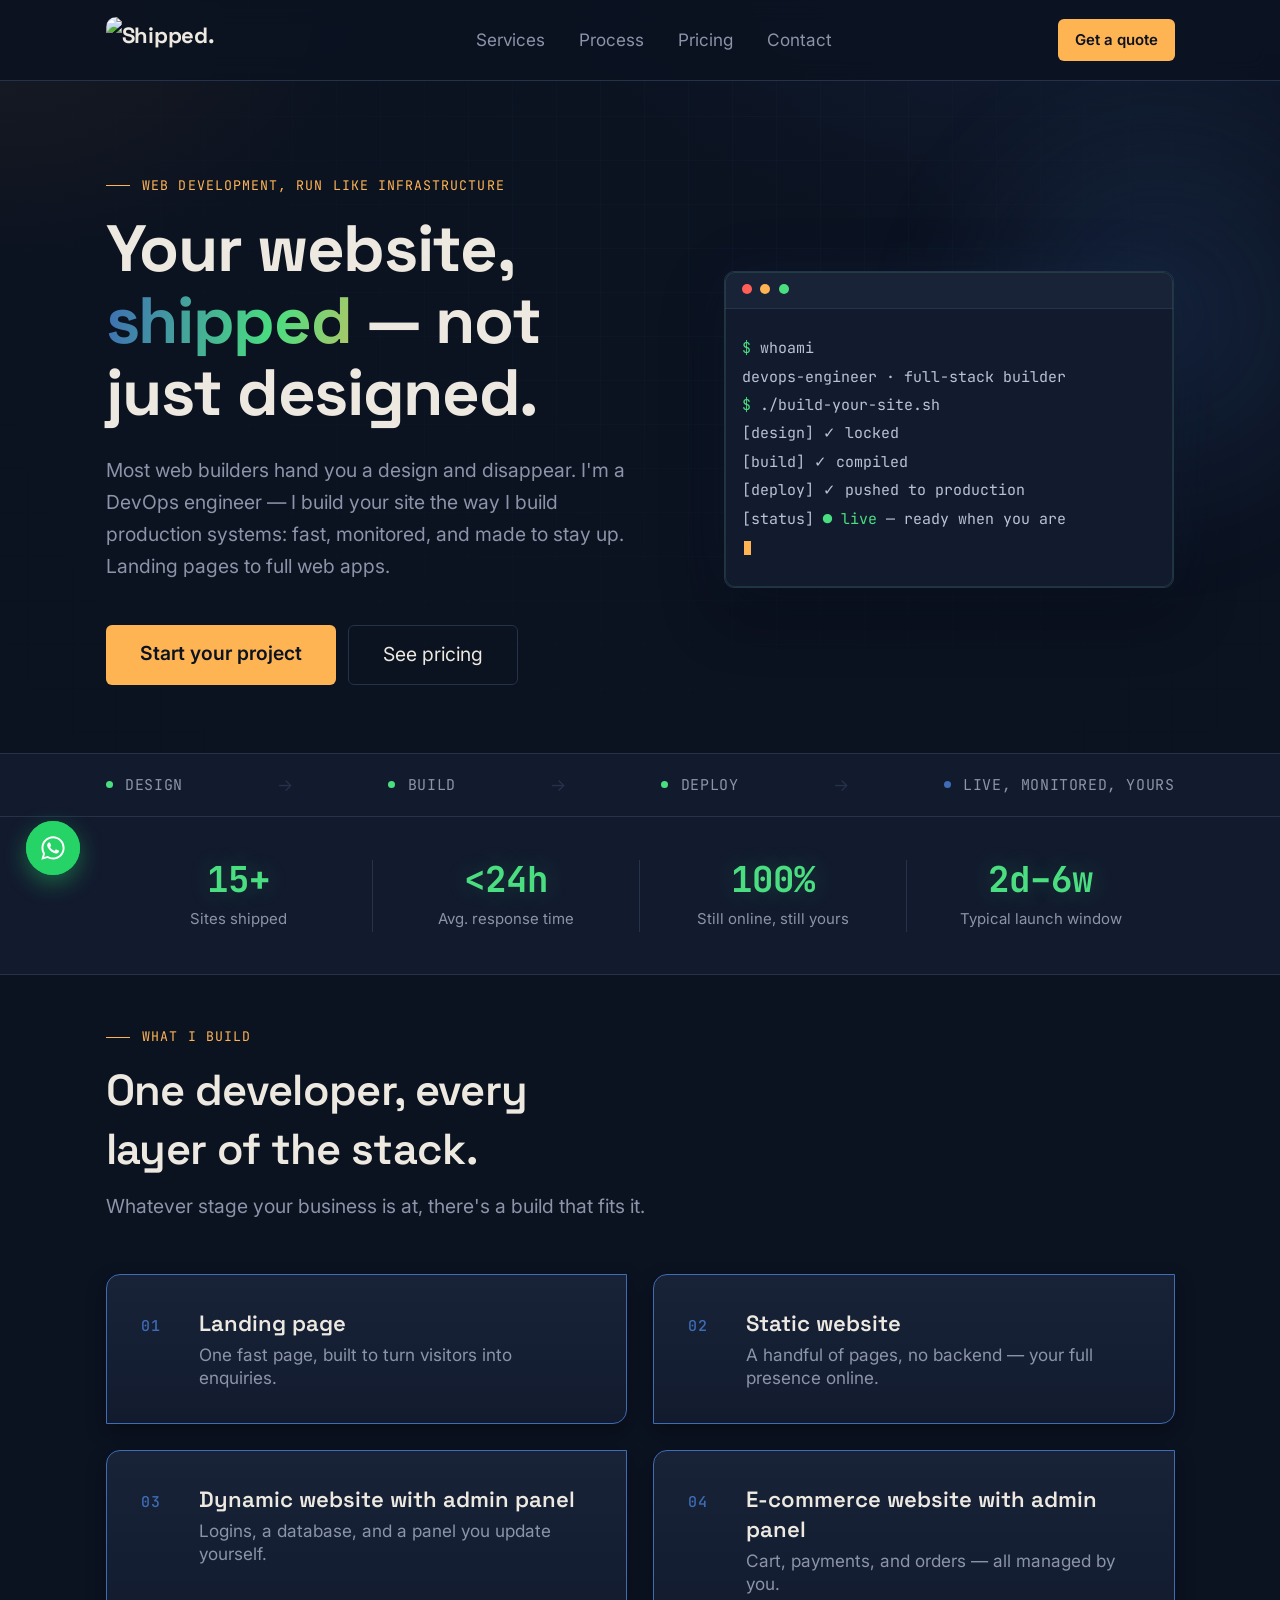
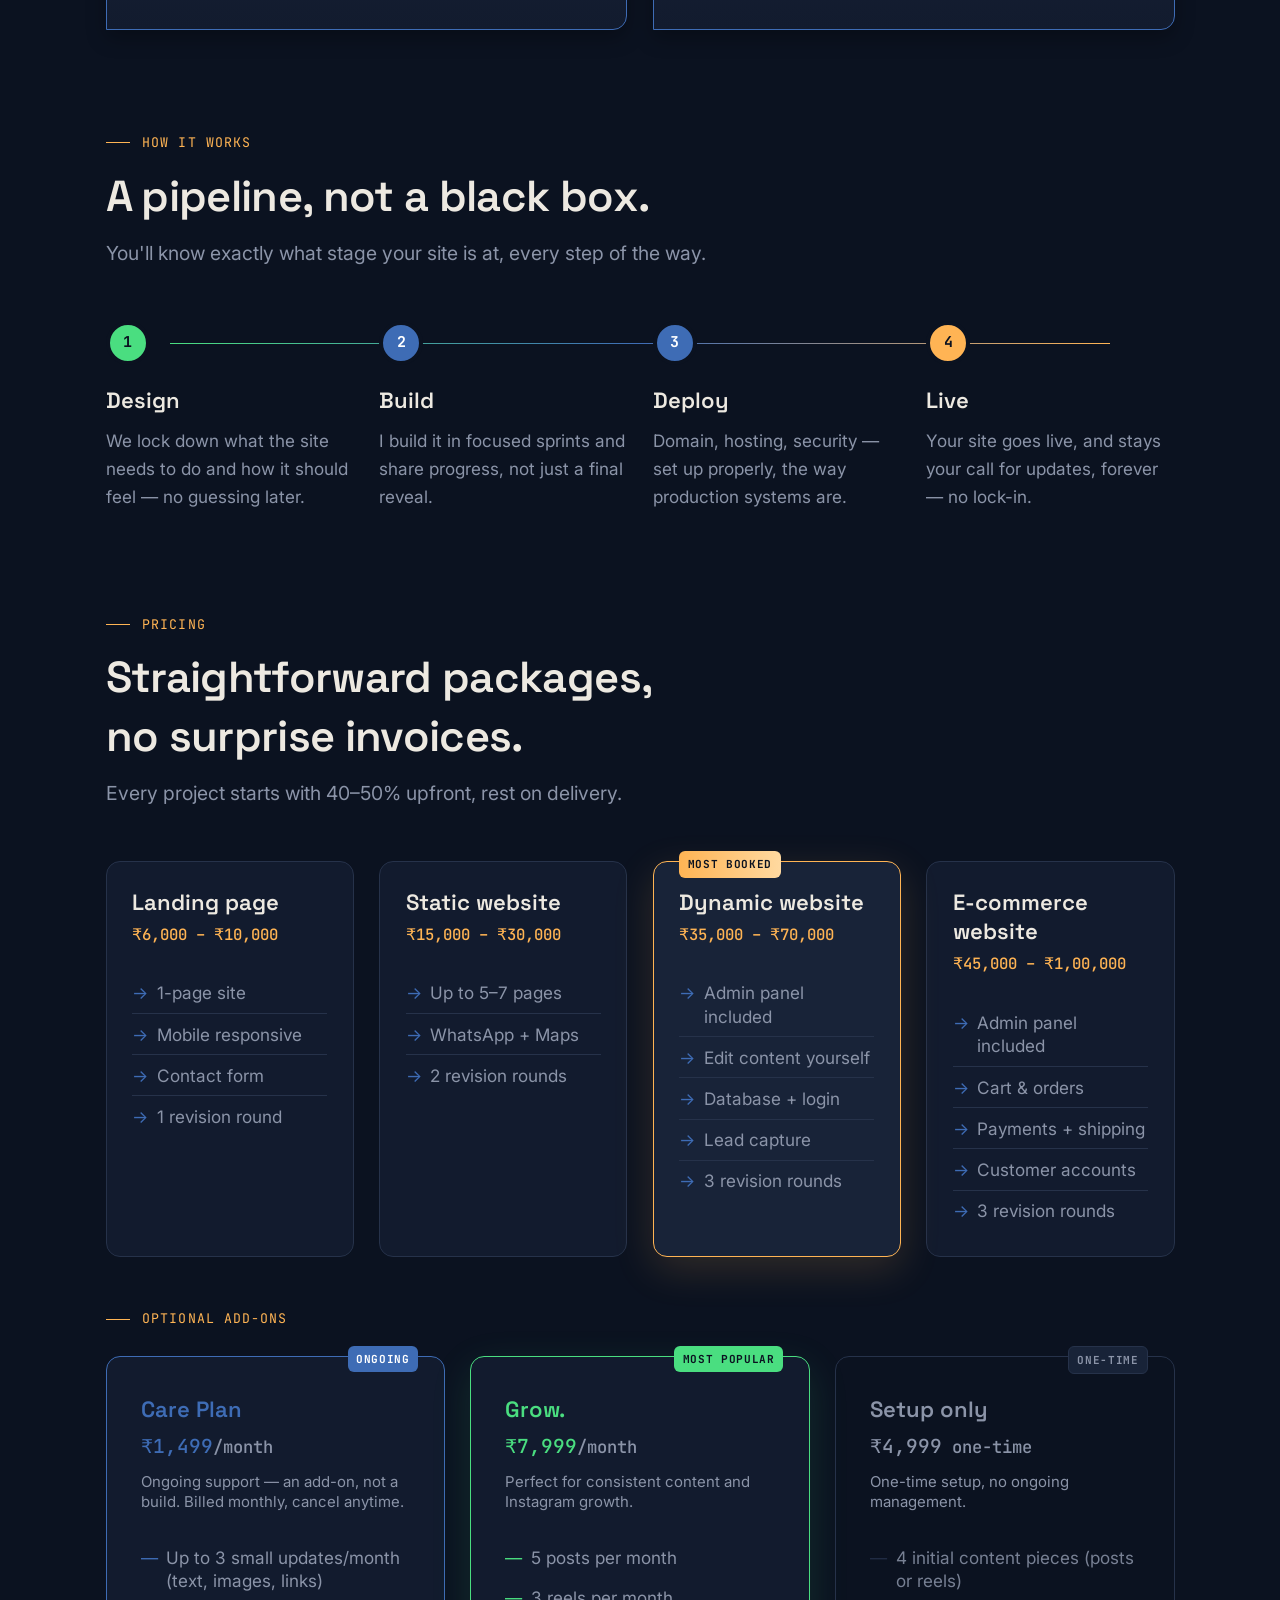
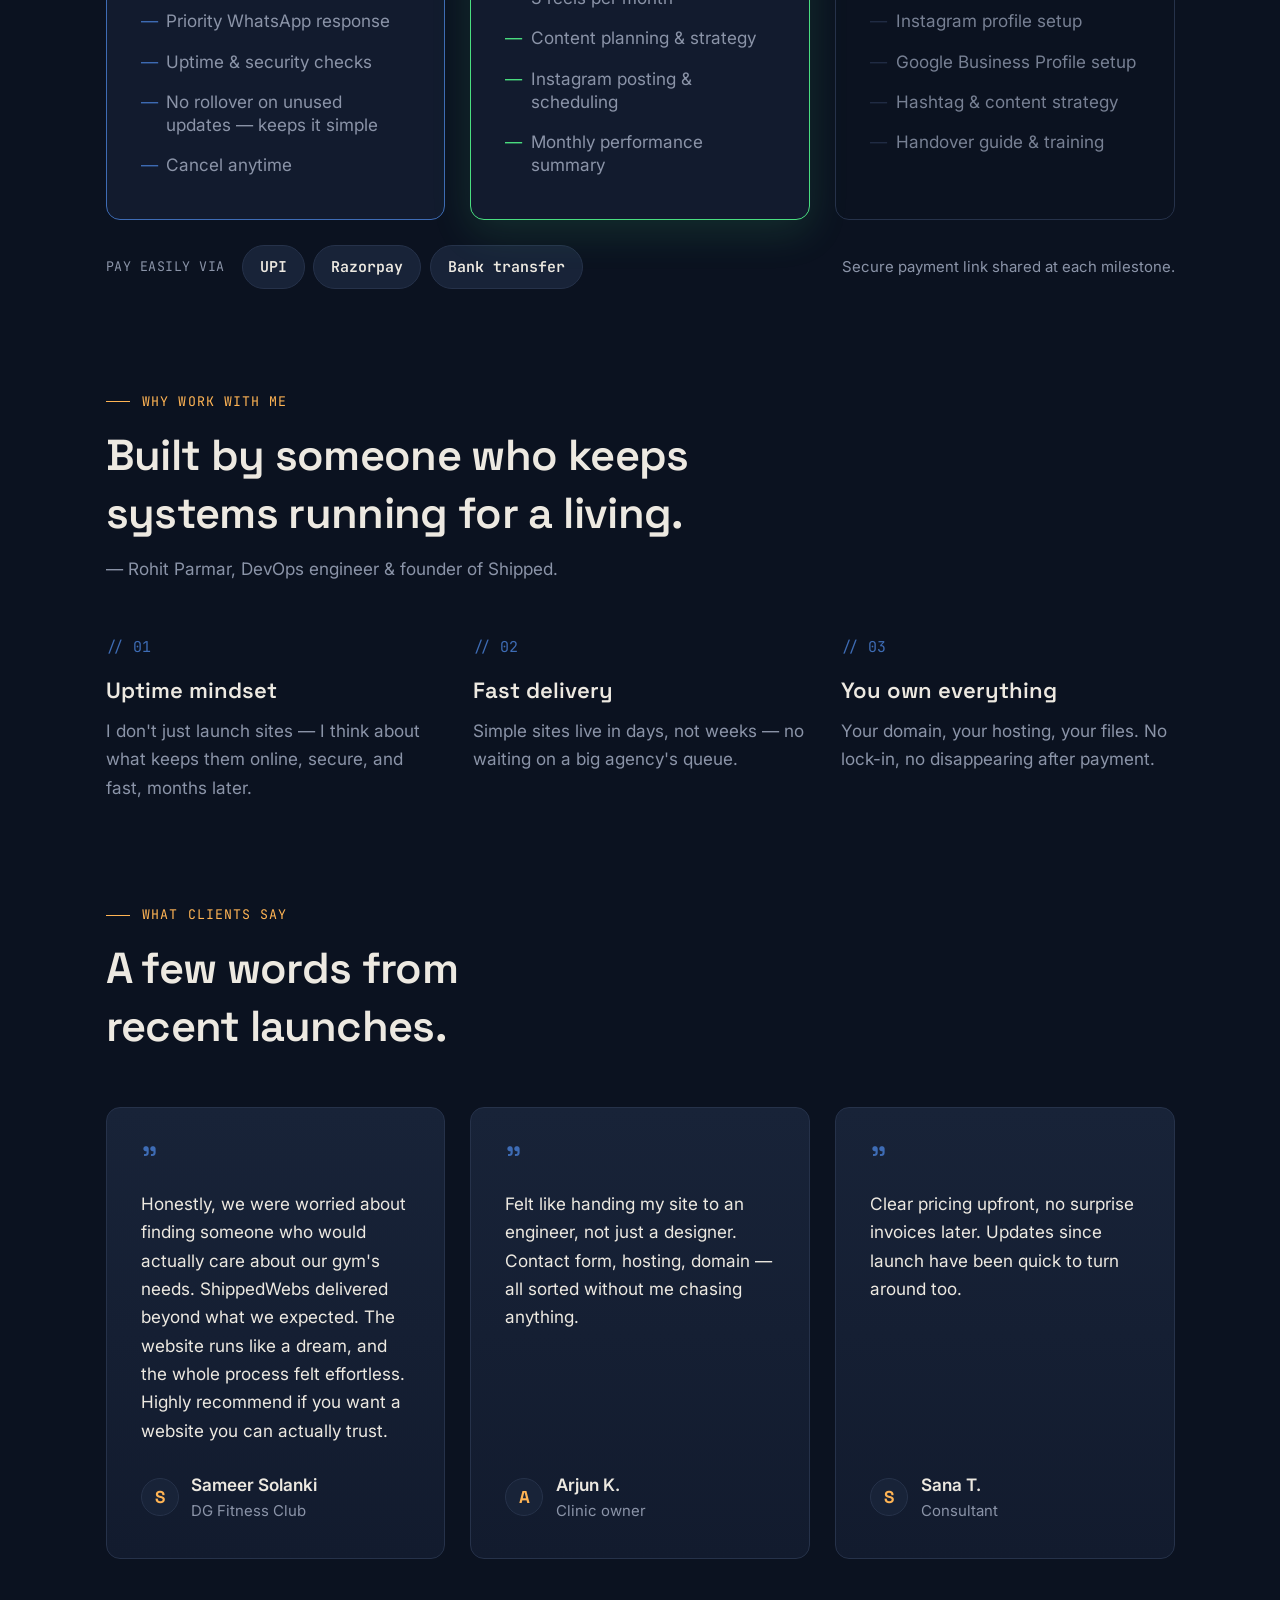
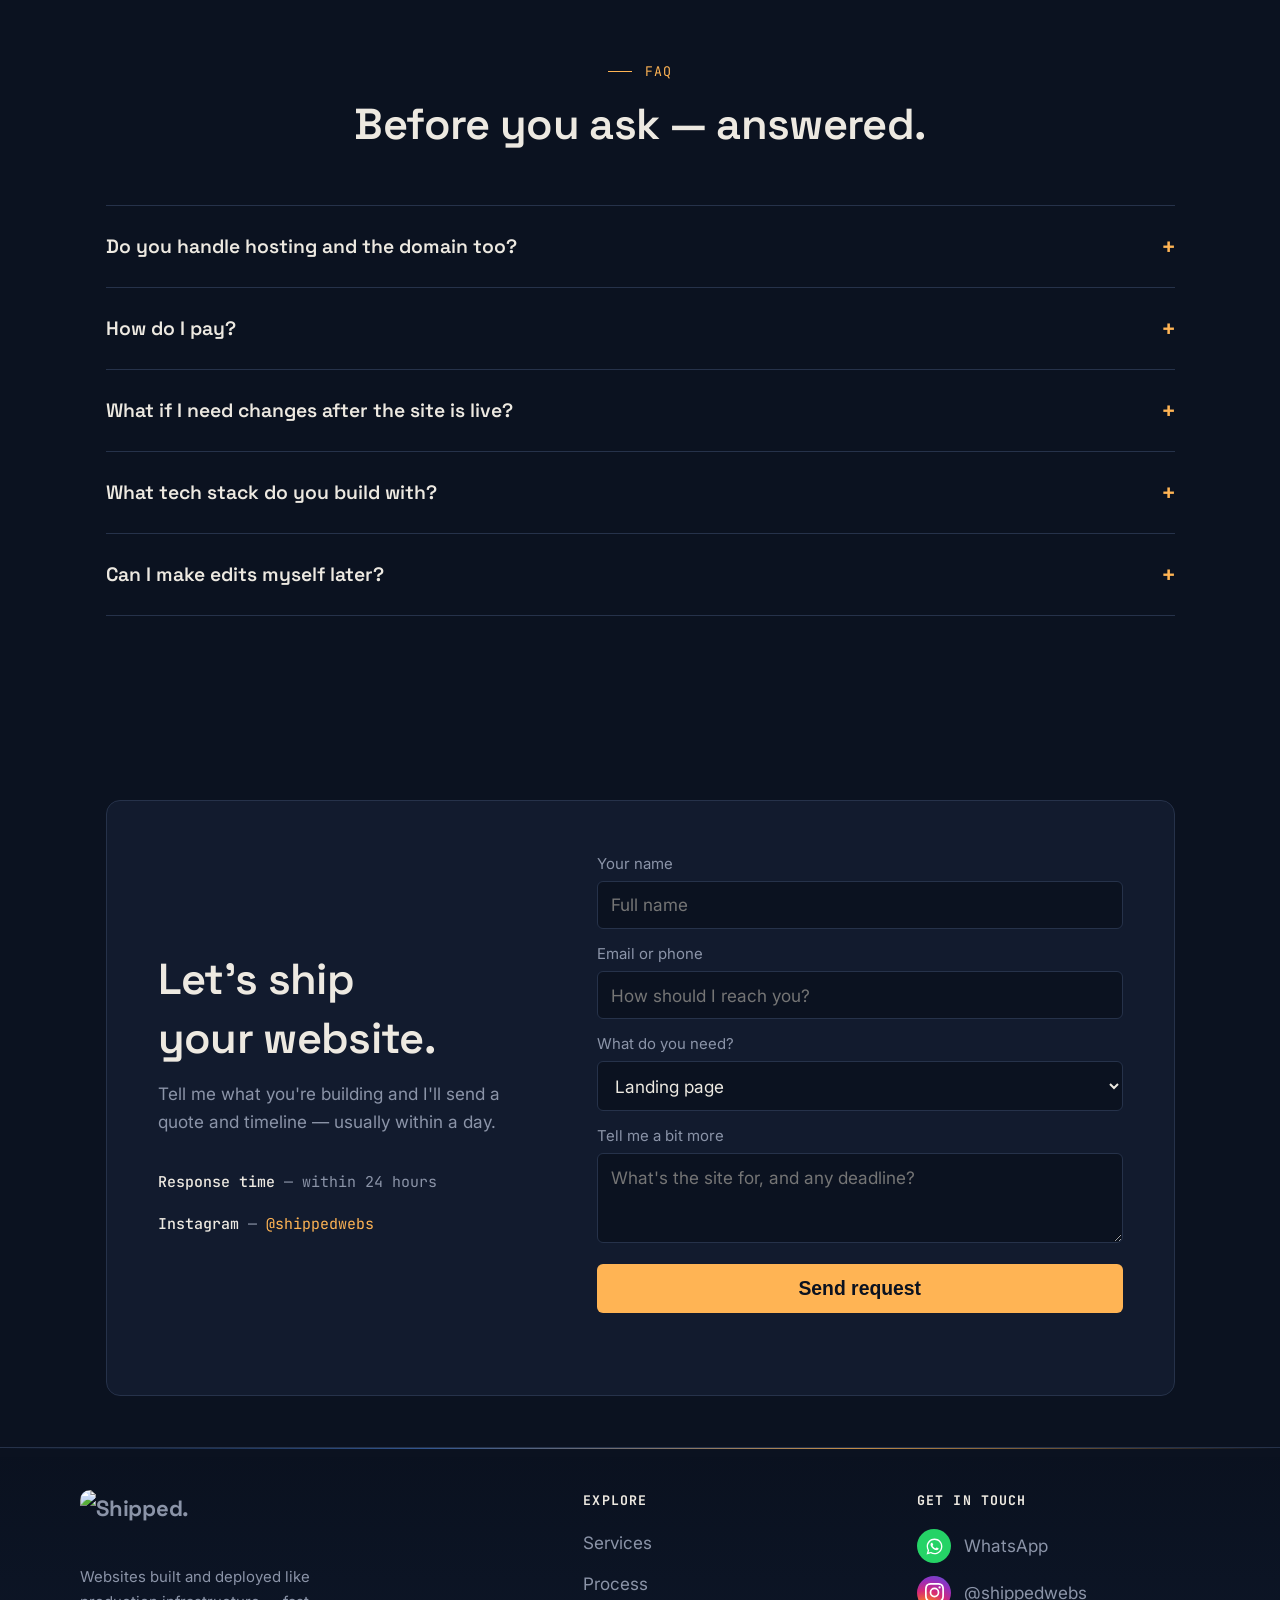
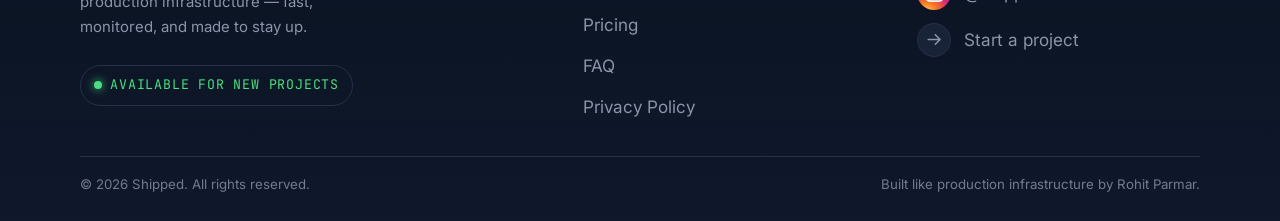
==== index.html @ a758e7c6 "Add files via upload" ====
<!DOCTYPE html>
<html lang="en">
<head>
<meta charset="UTF-8">
<meta name="viewport" content="width=device-width, initial-scale=1.0">
<title>Shipped. — Websites built like production infrastructure</title>
<meta name="description" content="A DevOps engineer builds your website like a production system — fast, monitored, and made to stay up. Landing pages to full web apps, live in days.">
<meta property="og:title" content="Shipped. — Websites built like production infrastructure">
<meta property="og:description" content="Landing pages to full web apps, built and deployed by a DevOps engineer. Fast delivery, no lock-in, live in days.">
<meta property="og:type" content="website">
<meta name="author" content="Rohit Parmar">
<link rel="icon" href="data:image/svg+xml,%3Csvg xmlns='http://www.w3.org/2000/svg' viewBox='0 0 100 100'%3E%3Crect width='100' height='100' rx='20' fill='%230B1220'/%3E%3Ccircle cx='50' cy='50' r='16' fill='%234ADE80'/%3E%3C/svg%3E">
<link rel="preconnect" href="https://fonts.googleapis.com">
<link href="https://fonts.googleapis.com/css2?family=Space+Grotesk:wght@400;500;600;700&family=Inter:wght@400;500;600;700&family=JetBrains+Mono:wght@400;500;700&display=swap" rel="stylesheet">
<link rel="stylesheet" href="style.css">
<script type="application/ld+json">
{
  "@context": "https://schema.org",
  "@type": "ProfessionalService",
  "name": "Shipped.",
  "founder": {
    "@type": "Person",
    "name": "Rohit Parmar",
    "jobTitle": "DevOps Engineer"
  },
  "description": "Websites and web apps built and deployed by a DevOps engineer — landing pages to full-scale business sites."
}
</script>
</head>
<body>

<div class="scroll-progress" id="scrollProgress" aria-hidden="true"></div>

<header>
  <nav>
    <a class="logo" href="index.html" aria-label="Shipped."><img class="logo-img" src="images/logo-transparent.png" alt="Shipped." width="760" height="240"></a>
    <div class="nav-links">
      <a href="#services">Services</a>
      <a href="#process">Process</a>
      <a href="#pricing">Pricing</a>
      <a href="#contact">Contact</a>
    </div>
    <div class="nav-right">
      <a href="#contact" class="nav-cta">Get a quote</a>
      <button class="menu-btn" id="menuBtn" aria-label="Toggle menu" aria-expanded="false">☰</button>
    </div>
  </nav>
  <div class="mobile-menu" id="mobileMenu">
    <a href="#services">Services</a>
    <a href="#process">Process</a>
    <a href="#pricing">Pricing</a>
    <a href="#contact">Contact</a>
    <a href="#contact" class="nav-cta">Get a quote</a>
  </div>
</header>

<section class="hero">
  <div>
    <div class="eyebrow"><span class="dash"></span>WEB DEVELOPMENT, RUN LIKE INFRASTRUCTURE</div>
    <h1>Your website, <span>shipped</span> — not just designed.</h1>
    <p class="lede">Most web builders hand you a design and disappear. I'm a DevOps engineer — I build your site the way I build production systems: fast, monitored, and made to stay up. Landing pages to full web apps.</p>
    <div class="cta-row">
      <a href="#contact" class="btn-primary">Start your project</a>
      <a href="#pricing" class="btn-ghost">See pricing</a>
    </div>
  </div>

  <div class="terminal">
    <div class="term-bar"><span></span><span></span><span></span></div>
    <div class="term-body" id="termBody"></div>
  </div>
</section>

<div class="pipeline-strip">
  <div class="wrap">
    <div class="p-stage done"><span class="dot"></span>DESIGN</div>
    <span class="p-arrow">→</span>
    <div class="p-stage done"><span class="dot"></span>BUILD</div>
    <span class="p-arrow">→</span>
    <div class="p-stage done"><span class="dot"></span>DEPLOY</div>
    <span class="p-arrow">→</span>
    <div class="p-stage"><span class="dot"></span>LIVE, MONITORED, YOURS</div>
  </div>
</div>

<div class="stats-strip">
  <div class="wrap">
    <div class="stat">
      <div class="num">15+</div>
      <div class="label">Sites shipped</div>
    </div>
    <div class="stat">
      <div class="num">&lt;24h</div>
      <div class="label">Avg. response time</div>
    </div>
    <div class="stat">
      <div class="num">100%</div>
      <div class="label">Still online, still yours</div>
    </div>
    <div class="stat">
      <div class="num">2d–6w</div>
      <div class="label">Typical launch window</div>
    </div>
  </div>
</div>

<section id="services">
  <div class="section-head">
    <div class="eyebrow"><span class="dash"></span>WHAT I BUILD</div>
    <h2>One developer, every layer of the stack.</h2>
    <p>Whatever stage your business is at, there's a build that fits it.</p>
  </div>
  <div class="services-grid">
    <div class="service-card">
      <span class="service-num">01</span>
      <div class="service-body">
        <h3>Landing page</h3>
        <p>One fast page, built to turn visitors into enquiries.</p>
      </div>
    </div>
    <div class="service-card">
      <span class="service-num">02</span>
      <div class="service-body">
        <h3>Static website</h3>
        <p>A handful of pages, no backend — your full presence online.</p>
      </div>
    </div>
    <div class="service-card">
      <span class="service-num">03</span>
      <div class="service-body">
        <h3>Dynamic website with admin panel</h3>
        <p>Logins, a database, and a panel you update yourself.</p>
      </div>
    </div>
    <div class="service-card">
      <span class="service-num">04</span>
      <div class="service-body">
        <h3>E-commerce website with admin panel</h3>
        <p>Cart, payments, and orders — all managed by you.</p>
      </div>
    </div>
  </div>
</section>

<section id="process">
  <div class="section-head">
    <div class="eyebrow"><span class="dash"></span>HOW IT WORKS</div>
    <h2>A pipeline, not a black box.</h2>
    <p>You'll know exactly what stage your site is at, every step of the way.</p>
  </div>
  <div class="process">
    <div class="stage-card">
      <div class="stage-num">1</div>
      <h3>Design</h3>
      <p>We lock down what the site needs to do and how it should feel — no guessing later.</p>
    </div>
    <div class="stage-card">
      <div class="stage-num">2</div>
      <h3>Build</h3>
      <p>I build it in focused sprints and share progress, not just a final reveal.</p>
    </div>
    <div class="stage-card">
      <div class="stage-num">3</div>
      <h3>Deploy</h3>
      <p>Domain, hosting, security — set up properly, the way production systems are.</p>
    </div>
    <div class="stage-card">
      <div class="stage-num">4</div>
      <h3>Live</h3>
      <p>Your site goes live, and stays your call for updates, forever — no lock-in.</p>
    </div>
  </div>
</section>

<section id="pricing">
  <div class="section-head">
    <div class="eyebrow"><span class="dash"></span>PRICING</div>
    <h2>Straightforward packages, no surprise invoices.</h2>
    <p>Every project starts with 40–50% upfront, rest on delivery.</p>
  </div>
  <div class="pricing-grid">
    <div class="price-card">
      <h3>Landing page</h3>
      <div class="range">₹6,000 – ₹10,000</div>
      <ul>
        <li>1-page site</li>
        <li>Mobile responsive</li>
        <li>Contact form</li>
        <li>1 revision round</li>
      </ul>
    </div>
    <div class="price-card">
      <h3>Static website</h3>
      <div class="range">₹15,000 – ₹30,000</div>
      <ul>
        <li>Up to 5–7 pages</li>
        <li>WhatsApp + Maps</li>
        <li>2 revision rounds</li>
      </ul>
    </div>
    <div class="price-card featured">
      <h3>Dynamic website</h3>
      <div class="range">₹35,000 – ₹70,000</div>
      <ul>
        <li>Admin panel included</li>
        <li>Edit content yourself</li>
        <li>Database + login</li>
        <li>Lead capture</li>
        <li>3 revision rounds</li>
      </ul>
    </div>
    <div class="price-card">
      <h3>E-commerce website</h3>
      <div class="range">₹45,000 – ₹1,00,000</div>
      <ul>
        <li>Admin panel included</li>
        <li>Cart &amp; orders</li>
        <li>Payments + shipping</li>
        <li>Customer accounts</li>
        <li>3 revision rounds</li>
      </ul>
    </div>
  </div>

  <div class="marketing-head reveal">
    <div class="eyebrow"><span class="dash"></span>OPTIONAL ADD-ONS</div>
  </div>
  <div class="marketing-grid">
    <div class="mkt-card care reveal">
      <span class="mkt-badge">ONGOING</span>
      <h3>Care Plan</h3>
      <div class="mkt-price">₹1,499<span class="per">/month</span></div>
      <p class="mkt-sub">Ongoing support — an add-on, not a build. Billed monthly, cancel anytime.</p>
      <ul>
        <li>Up to 3 small updates/month (text, images, links)</li>
        <li>Priority WhatsApp response</li>
        <li>Uptime &amp; security checks</li>
        <li>No rollover on unused updates — keeps it simple</li>
        <li>Cancel anytime</li>
      </ul>
    </div>
    <div class="mkt-card grow reveal">
      <span class="mkt-badge">MOST POPULAR</span>
      <h3>Grow.</h3>
      <div class="mkt-price">₹7,999<span class="per">/month</span></div>
      <p class="mkt-sub">Perfect for consistent content and Instagram growth.</p>
      <ul>
        <li>5 posts per month</li>
        <li>3 reels per month</li>
        <li>Content planning &amp; strategy</li>
        <li>Instagram posting &amp; scheduling</li>
        <li>Monthly performance summary</li>
      </ul>
    </div>
    <div class="mkt-card muted reveal">
      <span class="mkt-badge">ONE-TIME</span>
      <h3>Setup only</h3>
      <div class="mkt-price">₹4,999<span class="per"> one-time</span></div>
      <p class="mkt-sub">One-time setup, no ongoing management.</p>
      <ul>
        <li>4 initial content pieces (posts or reels)</li>
        <li>Instagram profile setup</li>
        <li>Google Business Profile setup</li>
        <li>Hashtag &amp; content strategy</li>
        <li>Handover guide &amp; training</li>
      </ul>
    </div>
  </div>

  <div class="pay-methods reveal">
    <span class="pay-label">Pay easily via</span>
    <ul class="pay-list">
      <li class="pay-chip">UPI</li>
      <li class="pay-chip">Razorpay</li>
      <li class="pay-chip">Bank transfer</li>
    </ul>
    <span class="pay-note">Secure payment link shared at each milestone.</span>
  </div>
</section>

<section>
  <div class="section-head">
    <div class="eyebrow"><span class="dash"></span>WHY WORK WITH ME</div>
    <h2>Built by someone who keeps systems running for a living.</h2>
    <p class="byline">— Rohit Parmar, DevOps engineer & founder of Shipped.</p>
  </div>
  <div class="why-grid">
    <div class="why-item">
      <div class="num">// 01</div>
      <h3>Uptime mindset</h3>
      <p>I don't just launch sites — I think about what keeps them online, secure, and fast, months later.</p>
    </div>
    <div class="why-item">
      <div class="num">// 02</div>
      <h3>Fast delivery</h3>
      <p>Simple sites live in days, not weeks — no waiting on a big agency's queue.</p>
    </div>
    <div class="why-item">
      <div class="num">// 03</div>
      <h3>You own everything</h3>
      <p>Your domain, your hosting, your files. No lock-in, no disappearing after payment.</p>
    </div>
  </div>
</section>

<section id="testimonials">
  <div class="section-head reveal">
    <div class="eyebrow"><span class="dash"></span>WHAT CLIENTS SAY</div>
    <h2>A few words from recent launches.</h2>
  </div>
  <div class="testimonial-grid">
    <div class="testimonial-card reveal">
      <div class="quote-mark">"</div>
      <p class="quote">Honestly, we were worried about finding someone who would actually care about our gym's needs. ShippedWebs delivered beyond what we expected. The website runs like a dream, and the whole process felt effortless. Highly recommend if you want a website you can actually trust.</p>
      <div class="who">
        <div class="avatar">S</div>
        <div>
          <div class="who-name">Sameer Solanki</div>
          <div class="who-role">DG Fitness Club</div>
        </div>
      </div>
    </div>
    <div class="testimonial-card reveal">
      <div class="quote-mark">"</div>
      <p class="quote">Felt like handing my site to an engineer, not just a designer. Contact form, hosting, domain — all sorted without me chasing anything.</p>
      <div class="who">
        <div class="avatar">A</div>
        <div>
          <div class="who-name">Arjun K.</div>
          <div class="who-role">Clinic owner</div>
        </div>
      </div>
    </div>
    <div class="testimonial-card reveal">
      <div class="quote-mark">"</div>
      <p class="quote">Clear pricing upfront, no surprise invoices later. Updates since launch have been quick to turn around too.</p>
      <div class="who">
        <div class="avatar">S</div>
        <div>
          <div class="who-name">Sana T.</div>
          <div class="who-role">Consultant</div>
        </div>
      </div>
    </div>
  </div>
</section>

<section id="faq">
  <div class="section-head reveal">
    <div class="eyebrow"><span class="dash"></span>FAQ</div>
    <h2>Before you ask — answered.</h2>
  </div>
  <div class="faq-list">
    <div class="faq-item reveal">
      <button class="faq-q">Do you handle hosting and the domain too? <span class="icon">+</span></button>
      <div class="faq-a"><p>Yes — I can set up hosting and connect your domain as part of the build, or work with whatever you already have. Either way, the accounts stay in your name.</p></div>
    </div>
    <div class="faq-item reveal">
      <button class="faq-q">How do I pay? <span class="icon">+</span></button>
      <div class="faq-a"><p>Every project starts with a 40–50% advance to begin work, with the balance due on delivery. You can pay via UPI, a Razorpay payment link, or direct bank transfer — whichever's easiest for you. I'll share the payment link/details at each milestone.</p></div>
    </div>
    <div class="faq-item reveal">
      <button class="faq-q">What if I need changes after the site is live? <span class="icon">+</span></button>
      <div class="faq-a"><p>Every package includes revision rounds before launch. After that, one-off updates (like text or image changes) are quick paid turnarounds — usually same-day. If you'll need regular updates, the Care Plan covers a few small changes every month at a lower cost than one-off requests.</p></div>
    </div>
    <div class="faq-item reveal">
      <button class="faq-q">What tech stack do you build with? <span class="icon">+</span></button>
      <div class="faq-a"><p>Depends on scope — static HTML/CSS for simple sites, React or similar for anything dynamic, with proper hosting and monitoring set up either way.</p></div>
    </div>
    <div class="faq-item reveal">
      <button class="faq-q">Can I make edits myself later? <span class="icon">+</span></button>
      <div class="faq-a"><p>You always own the code and hosting, so nothing's locked away from you. For landing pages and static sites, most clients find it faster to just message me for edits rather than dig into code — that's what one-off updates or the Care Plan are for. For dynamic and e-commerce builds, I set up a simple admin panel so you can manage things like products or key content yourself.</p></div>
    </div>
    <div class="faq-item reveal">
      <button class="faq-q">Do you handle marketing after the site is live? <span class="icon">+</span></button>
      <div class="faq-a"><p>Yes — as a separate add-on, not part of the build. I set up your Google Business Profile and Instagram, and can run monthly content on a retainer. I don't promise follower counts or guaranteed growth — just consistent visibility and a presence that's actually maintained.</p></div>
    </div>
  </div>
</section>

<section id="contact">
  <div class="contact-box">
    <div>
      <h2>Let's ship your website.</h2>
      <p class="lede">Tell me what you're building and I'll send a quote and timeline — usually within a day.</p>
      <ul class="contact-list">
        <li><b>Response time</b> — within 24 hours</li>
        <li><b>Instagram</b> — <a href="https://instagram.com/shippedwebs" target="_blank" rel="noopener">@shippedwebs</a></li>
      </ul>
    </div>
    <form id="contactForm" action="https://formspree.io/f/xvzjyvng" method="POST">
      <label for="name">Your name</label>
      <input type="text" id="name" name="Name" required placeholder="Full name">

      <label for="contact">Email or phone</label>
      <input type="text" id="contact" name="Email or phone" required placeholder="How should I reach you?">

      <label for="type">What do you need?</label>
      <select id="type" name="Project type">
        <option>Landing page</option>
        <option>Static website</option>
        <option>Dynamic website with admin panel</option>
        <option>E-commerce website with admin panel</option>
        <option>Not sure yet</option>
      </select>

      <label for="details">Tell me a bit more</label>
      <textarea id="details" name="Details" placeholder="What's the site for, and any deadline?"></textarea>

      <button type="submit" class="btn-primary">Send request</button>
      <div class="form-status" id="formStatus"></div>
    </form>
  </div>
</section>

<footer>
  <div class="footer-inner">
    <div class="footer-brand">
      <a class="logo" href="index.html" aria-label="Shipped."><img class="logo-img" src="images/logo-transparent.png" alt="Shipped." width="760" height="240"></a>
      <p>Websites built and deployed like production infrastructure — fast, monitored, and made to stay up.</p>
      <span class="footer-status"><span class="dot"></span>AVAILABLE FOR NEW PROJECTS</span>
    </div>

    <nav class="footer-col" aria-label="Explore">
      <h4>Explore</h4>
      <ul>
        <li><a href="#services">Services</a></li>
        <li><a href="#process">Process</a></li>
        <li><a href="#pricing">Pricing</a></li>
        <li><a href="#faq">FAQ</a></li>
        <li><a href="privacy.html">Privacy Policy</a></li>
      </ul>
    </nav>

    <nav class="footer-col" aria-label="Get in touch">
      <h4>Get in touch</h4>
      <ul>
        <li>
          <a class="social-link social-wa" href="https://wa.me/917499050131?text=Hi%20ShippedWebs%21%20%F0%9F%91%8B%0AI%27m%20interested%20in%20building%20a%20website%20for%20my%20business.%20I%27d%20like%20to%20know%20more%20about%20your%20services." target="_blank" rel="noopener">
            <span class="social-icon">
              <svg viewBox="0 0 24 24" aria-hidden="true"><path d="M12.04 2C6.58 2 2.13 6.45 2.13 11.91c0 1.75.46 3.45 1.32 4.95L2 22l5.25-1.38c1.45.79 3.08 1.21 4.79 1.21 5.46 0 9.91-4.45 9.91-9.91C21.95 6.45 17.5 2 12.04 2zm0 18.15c-1.48 0-2.93-.4-4.19-1.15l-.3-.18-3.12.82.83-3.04-.2-.31a8.26 8.26 0 0 1-1.26-4.38c0-4.54 3.7-8.24 8.24-8.24 2.2 0 4.27.86 5.82 2.42a8.18 8.18 0 0 1 2.41 5.82c0 4.54-3.7 8.24-8.23 8.24zm4.52-6.16c-.25-.12-1.47-.72-1.69-.81-.23-.08-.39-.12-.56.12-.17.25-.64.81-.79.97-.15.17-.29.19-.54.06-.25-.12-1.05-.39-1.99-1.23-.74-.66-1.23-1.47-1.38-1.72-.14-.25-.02-.38.11-.51.11-.11.25-.29.37-.43.12-.14.16-.25.25-.41.08-.17.04-.31-.02-.43-.06-.12-.56-1.34-.76-1.84-.2-.48-.4-.42-.56-.43-.14-.01-.31-.01-.48-.01-.17 0-.43.06-.66.31-.23.25-.86.85-.86 2.07 0 1.22.89 2.4 1.01 2.56.12.17 1.75 2.67 4.25 3.74.59.26 1.06.41 1.42.52.6.19 1.14.16 1.57.1.48-.07 1.47-.6 1.68-1.18.21-.58.21-1.07.14-1.18-.06-.11-.22-.17-.47-.29z"/></svg>
            </span>
            WhatsApp
          </a>
        </li>
        <li>
          <a class="social-link social-ig" href="https://instagram.com/shippedwebs" target="_blank" rel="noopener">
            <span class="social-icon">
              <svg viewBox="0 0 24 24" aria-hidden="true"><path d="M12 2.16c3.2 0 3.58.01 4.85.07 1.17.05 1.8.25 2.23.41.56.22.96.48 1.38.9.42.42.68.82.9 1.38.16.42.36 1.06.41 2.23.06 1.27.07 1.65.07 4.85s-.01 3.58-.07 4.85c-.05 1.17-.25 1.8-.41 2.23-.22.56-.48.96-.9 1.38-.42.42-.82.68-1.38.9-.42.16-1.06.36-2.23.41-1.27.06-1.65.07-4.85.07s-3.58-.01-4.85-.07c-1.17-.05-1.8-.25-2.23-.41-.56-.22-.96-.48-1.38-.9-.42-.42-.68-.82-.9-1.38-.16-.42-.36-1.06-.41-2.23-.06-1.27-.07-1.65-.07-4.85s.01-3.58.07-4.85c.05-1.17.25-1.8.41-2.23.22-.56.48-.96.9-1.38.42-.42.82-.68 1.38-.9.42-.16 1.06-.36 2.23-.41 1.27-.06 1.65-.07 4.85-.07M12 0C8.74 0 8.33.01 7.05.07 5.78.13 4.9.33 4.14.63c-.79.3-1.46.72-2.13 1.38C1.35 2.68.93 3.35.63 4.14.33 4.9.13 5.78.07 7.05.01 8.33 0 8.74 0 12s.01 3.67.07 4.95c.06 1.27.26 2.15.56 2.91.3.79.72 1.46 1.38 2.13.67.66 1.34 1.08 2.13 1.38.76.3 1.64.5 2.91.56C8.33 23.99 8.74 24 12 24s3.67-.01 4.95-.07c1.27-.06 2.15-.26 2.91-.56.79-.3 1.46-.72 2.13-1.38.66-.67 1.08-1.34 1.38-2.13.3-.76.5-1.64.56-2.91.06-1.28.07-1.69.07-4.95s-.01-3.67-.07-4.95c-.06-1.27-.26-2.15-.56-2.91-.3-.79-.72-1.46-1.38-2.13C21.32 1.35 20.65.93 19.86.63 19.1.33 18.22.13 16.95.07 15.67.01 15.26 0 12 0z"/><path d="M12 5.84A6.16 6.16 0 1 0 18.16 12 6.16 6.16 0 0 0 12 5.84zM12 16a4 4 0 1 1 4-4 4 4 0 0 1-4 4z"/><circle cx="18.41" cy="5.59" r="1.44"/></svg>
            </span>
            @shippedwebs
          </a>
        </li>
        <li>
          <a class="social-link social-arrow" href="#contact">
            <span class="social-icon">
              <svg viewBox="0 0 24 24" aria-hidden="true"><path d="M4 12h14M13 6l6 6-6 6" fill="none" stroke="currentColor" stroke-width="2" stroke-linecap="round" stroke-linejoin="round"/></svg>
            </span>
            Start a project
          </a>
        </li>
      </ul>
    </nav>
  </div>

  <div class="footer-bottom">
    <p>&copy; <span id="year"></span> Shipped. All rights reserved.</p>
    <p>Built like production infrastructure by Rohit Parmar.</p>
  </div>
</footer>

<div class="floating-contact">
  <a href="https://wa.me/917499050131?text=Hi%20ShippedWebs%21%20%F0%9F%91%8B%0AI%27m%20interested%20in%20building%20a%20website%20for%20my%20business.%20I%27d%20like%20to%20know%20more%20about%20your%20services." class="fab whatsapp" target="_blank" rel="noopener" aria-label="Chat on WhatsApp">
    <svg viewBox="0 0 24 24"><path d="M12.04 2C6.58 2 2.13 6.45 2.13 11.91c0 1.75.46 3.45 1.32 4.95L2 22l5.25-1.38c1.45.79 3.08 1.21 4.79 1.21 5.46 0 9.91-4.45 9.91-9.91C21.95 6.45 17.5 2 12.04 2zm0 18.15c-1.48 0-2.93-.4-4.19-1.15l-.3-.18-3.12.82.83-3.04-.2-.31a8.26 8.26 0 0 1-1.26-4.38c0-4.54 3.7-8.24 8.24-8.24 2.2 0 4.27.86 5.82 2.42a8.18 8.18 0 0 1 2.41 5.82c0 4.54-3.7 8.24-8.23 8.24zm4.52-6.16c-.25-.12-1.47-.72-1.69-.81-.23-.08-.39-.12-.56.12-.17.25-.64.81-.79.97-.15.17-.29.19-.54.06-.25-.12-1.05-.39-1.99-1.23-.74-.66-1.23-1.47-1.38-1.72-.14-.25-.02-.38.11-.51.11-.11.25-.29.37-.43.12-.14.16-.25.25-.41.08-.17.04-.31-.02-.43-.06-.12-.56-1.34-.76-1.84-.2-.48-.4-.42-.56-.43-.14-.01-.31-.01-.48-.01-.17 0-.43.06-.66.31-.23.25-.86.85-.86 2.07 0 1.22.89 2.4 1.01 2.56.12.17 1.75 2.67 4.25 3.74.59.26 1.06.41 1.42.52.6.19 1.14.16 1.57.1.48-.07 1.47-.6 1.68-1.18.21-.58.21-1.07.14-1.18-.06-.11-.22-.17-.47-.29z"/></svg>
  </a>
</div>

<button class="back-to-top" id="backToTop" aria-label="Back to top">↑</button>

<script src="script.js"></script>
</body>
</html>
---- style.css ----
/* ==========================================================================
   Shipped. — stylesheet
   Tokens first, then components. Every spacing/size value below comes from
   the scales in :root — if you need a value that isn't there, add it to the
   scale rather than hardcoding, or the drift starts again.
   ========================================================================== */

:root {
  /* ---------- COLOUR ---------- */
  --ink: #0B1220;
  --panel: #121B2E;
  --panel-2: #182338;
  --line: #26324A;
  --blueprint: #3E6CB5;
  --signal: #FFB454;
  --live: #4ADE80;
  --paper: #EDE9E1;
  --muted: #8B94A8;

  /* --signal/--live above are ACCENT TEXT — they darken in light mode so they
     stay readable on white. The *-bg pair below are FILLS: bright in both
     themes, always carrying dark --on-signal text. Two jobs, two tokens. */
  --signal-bg: #FFB454;
  --live-bg: #4ADE80;

  /* theme-dependent bits that aren't a flat colour */
  --header-bg: rgba(11, 18, 32, 0.85);
  --glow-a: rgba(62,108,181,0.14);
  --glow-b: rgba(255,180,84,0.06);
  --grid-line: rgba(62,108,181,0.05);
  --blob: rgba(62,108,181,0.20);
  --tint: rgba(62,108,181,0.08);
  /* text that sits ON the orange accent — stays dark in both themes */
  --on-signal: #0B1220;

  /* ---------- TYPE ---------- */
  --display: 'Space Grotesk', sans-serif;
  --body: 'Inter', sans-serif;
  --mono: 'JetBrains Mono', monospace;

  /* modular scale, ~1.15 ratio. was 24 ad-hoc sizes; now 7 + 2 fluid headings */
  /* whole scale nudged up ~8% for a slightly larger, more readable feel */
  --fs-xs:   0.78rem;   /* mono tags, badges */
  --fs-sm:   0.88rem;   /* labels, meta, captions */
  --fs-base: 1.01rem;   /* body copy inside cards */
  --fs-md:   1.14rem;   /* lede, section intros */
  --fs-lg:   1.3rem;    /* card headings */
  --fs-xl:   2.35rem;   /* decorative quote mark */
  --fs-h2: clamp(1.9rem, 3.4vw, 2.55rem);
  --fs-h1: clamp(2.6rem, 5.2vw, 3.85rem);

  --lh-tight: 1.1;
  --lh-snug: 1.35;
  --lh-body: 1.65;

  /* ---------- SPACING ---------- */
  /* 17px base, so 1rem = 17px. Comments show the rendered pixel value. */
  --s-1: 0.25rem;   /*  4px */
  --s-2: 0.5rem;    /*  9px */
  --s-3: 0.75rem;   /* 13px */
  --s-4: 1rem;      /* 17px */
  --s-5: 1.5rem;    /* 26px */
  --s-6: 2rem;      /* 34px */
  --s-7: 2.5rem;    /* 43px */
  --s-8: 3rem;      /* 51px */
  --s-9: 4rem;      /* 68px */
  --s-10: 5.5rem;   /* 94px */

  /* ---------- RADIUS ---------- */
  --r-sm: 6px;
  --r-md: 10px;
  --r-lg: 14px;
  --r-full: 999px;

  /* ---------- ELEVATION ---------- */
  --shadow-sm: 0 8px 20px rgba(0,0,0,0.28);
  --shadow-md: 0 16px 40px rgba(0,0,0,0.28);
  --shadow-lg: 0 24px 60px rgba(0,0,0,0.34);

  /* ---------- MOTION ---------- */
  --ease: cubic-bezier(0.4, 0, 0.2, 1);
  --ease-out: cubic-bezier(0.16, 1, 0.3, 1);
  --dur-fast: 0.18s;
  --dur: 0.28s;
  --dur-slow: 0.6s;

  /* ---------- LAYOUT ---------- */
  --page: 1120px;
  --gutter: var(--s-5);
}

html { color-scheme: dark; }

/* ==========================================================================
   BASE
   ========================================================================== */

* { margin: 0; padding: 0; box-sizing: border-box; }

html { scroll-behavior: smooth; font-size: 106.25%; } /* ~17px base */

body {
  position: relative;
  background: var(--ink);
  background-image:
    radial-gradient(900px 500px at 85% -5%, var(--glow-a), transparent 60%),
    radial-gradient(700px 500px at 0% 0%, var(--glow-b), transparent 55%);
  background-attachment: fixed;
  color: var(--paper);
  font-family: var(--body);
  line-height: var(--lh-body);
  overflow-x: hidden;
  -webkit-font-smoothing: antialiased;
  text-rendering: optimizeLegibility;
  transition: background-color var(--dur) var(--ease), color var(--dur) var(--ease);
}

/* Blueprint grid — static texture. It reads as engineering paper standing
   still; drifting it just competed with the copy. */
body::before {
  content: ''; position: fixed; inset: -60px; z-index: -2; pointer-events: none;
  background-image:
    linear-gradient(var(--grid-line) 1px, transparent 1px),
    linear-gradient(90deg, var(--grid-line) 1px, transparent 1px);
  background-size: 44px 44px;
  -webkit-mask-image: radial-gradient(circle at 50% 30%, #000 0%, transparent 78%);
  mask-image: radial-gradient(circle at 50% 30%, #000 0%, transparent 78%);
}
/* Ambient glow — also static now; depth without movement. */
body::after {
  content: ''; position: fixed; z-index: -1; pointer-events: none;
  width: 520px; height: 520px; top: 6%; right: -140px; border-radius: 50%;
  background: radial-gradient(circle, var(--blob), transparent 68%);
  filter: blur(36px);
}

a { color: inherit; text-decoration: none; }

/* One focus ring for the whole site. Keyboard users get a visible target on
   every interactive element, not just form fields. */
a:focus-visible,
button:focus-visible,
input:focus-visible,
textarea:focus-visible,
select:focus-visible {
  outline: 2px solid var(--signal);
  outline-offset: 3px;
  border-radius: var(--r-sm);
}

.wrap { max-width: var(--page); margin: 0 auto; padding: 0 var(--gutter); }

/* ==========================================================================
   SIGNATURE MOTION
   Four loops, all tied to identity: the status dot proves it's live, the
   cursor proves it's a terminal, the pipeline ring proves work is in flight,
   the WhatsApp halo is an action prompt. Everything decorative was cut.
   ========================================================================== */

@keyframes dotPulse {
  0%, 100% { box-shadow: 0 0 8px var(--live), 0 0 0 0 rgba(74,222,128,0.5); }
  50%      { box-shadow: 0 0 16px var(--live), 0 0 0 7px rgba(74,222,128,0); }
}
@keyframes ringPulse {
  0%, 100% { box-shadow: 0 0 0 0 rgba(62,108,181,0.55); opacity: 1; }
  50%      { box-shadow: 0 0 0 6px rgba(62,108,181,0); opacity: 0.55; }
}
@keyframes blink { 50% { opacity: 0; } }
@keyframes fadeIn { to { opacity: 1; } }
@keyframes fabPulse {
  0%   { transform: scale(1);   opacity: 0.45; }
  100% { transform: scale(1.8); opacity: 0; }
}

/* ==========================================================================
   NAV
   ========================================================================== */

header {
  position: sticky; top: 0; z-index: 100;
  background: var(--header-bg);
  backdrop-filter: blur(12px);
  border-bottom: 1px solid var(--line);
}
header nav {
  display: flex; align-items: center; justify-content: space-between;
  gap: var(--s-5);
  padding: var(--s-4) var(--gutter);
  max-width: var(--page); margin: 0 auto;
}
.logo {
  font-family: var(--display); font-weight: 700; font-size: var(--fs-lg);
  display: flex; align-items: center; gap: var(--s-2);
  letter-spacing: -0.01em;
}
.logo::before {
  content: ''; width: 9px; height: 9px; border-radius: 50%;
  background: var(--live);
  box-shadow: 0 0 10px var(--live);
  animation: dotPulse 2.4s ease-in-out infinite;
  flex-shrink: 0;
}
/* image logo replaces the text wordmark + pulse dot */
.logo:has(.logo-img)::before { display: none; }
.logo-img {
  height: 46px; width: auto; display: block;
  border-radius: 10px;
}
@media (max-width: 640px) { .logo-img { height: 40px; } }
.footer-brand .logo-img { height: 58px; }
.nav-links { display: flex; gap: var(--s-6); font-size: var(--fs-base); color: var(--muted); }
.nav-links a {
  position: relative; padding: var(--s-1) 0;
  transition: color var(--dur-fast) var(--ease);
}
/* underline grows from the left on hover — replaces the colour-only hover */
.nav-links a::after {
  content: ''; position: absolute; left: 0; bottom: -2px;
  width: 100%; height: 1px; background: var(--signal);
  transform: scaleX(0); transform-origin: left;
  transition: transform var(--dur) var(--ease);
}
.nav-links a:hover { color: var(--paper); }
.nav-links a:hover::after,
.nav-links a.active::after { transform: scaleX(1); }
.nav-links a.active { color: var(--signal); }

.nav-right { display: flex; align-items: center; gap: var(--s-3); }
.nav-cta {
  background: var(--signal-bg); color: var(--on-signal); font-weight: 600;
  padding: var(--s-2) var(--s-4); border-radius: var(--r-sm); font-size: var(--fs-sm);
  white-space: nowrap;
  transition: transform var(--dur-fast) var(--ease), box-shadow var(--dur-fast) var(--ease);
}
.nav-cta:hover {
  transform: translateY(-1px);
  box-shadow: 0 6px 16px rgba(255,180,84,0.30);
}
.menu-btn {
  display: none; background: none; border: none; color: var(--paper);
  font-size: 1.4rem; cursor: pointer; line-height: 1;
}


@media (max-width: 780px) {
  .nav-links, .nav-cta { display: none; }
  .menu-btn { display: block; }
}

/* ---------- MOBILE MENU ---------- */
.mobile-menu {
  display: none; position: absolute; top: 100%; left: 0; right: 0;
  background: var(--panel); border-bottom: 1px solid var(--line);
  flex-direction: column; padding: var(--s-2) var(--gutter) var(--s-5);
}
.mobile-menu.open { display: flex; }
.mobile-menu a {
  padding: var(--s-3) 0; border-top: 1px solid var(--line);
  color: var(--muted); font-size: var(--fs-md);
  transition: color var(--dur-fast) var(--ease);
}
.mobile-menu a:hover, .mobile-menu a.active { color: var(--paper); }
.mobile-menu .nav-cta {
  display: block; margin-top: var(--s-4); text-align: center;
  color: var(--on-signal); border-top: none;
}

/* ==========================================================================
   HERO
   ========================================================================== */

.hero {
  padding: var(--s-10) var(--gutter) var(--s-9);
  max-width: var(--page); margin: 0 auto;
  display: grid; grid-template-columns: 1.1fr 0.9fr; gap: var(--s-9); align-items: center;
}
@media (max-width: 900px) {
  .hero { grid-template-columns: 1fr; gap: var(--s-8); padding-top: var(--s-8); }
}

.eyebrow {
  font-family: var(--mono); font-size: var(--fs-xs); color: var(--signal);
  letter-spacing: 0.08em; margin-bottom: var(--s-4);
  display: flex; align-items: center; gap: var(--s-3);
}
.eyebrow .dash { width: 24px; height: 1px; background: var(--signal); flex-shrink: 0; }

h1 {
  font-family: var(--display); font-weight: 700;
  font-size: var(--fs-h1);
  line-height: var(--lh-tight); letter-spacing: -0.02em;
  margin-bottom: var(--s-5);
  text-wrap: balance;
}
/* animated gradient — the colours flow continuously across the word. The 4th
   stop repeats the 1st so the loop is seamless; disabled under reduced-motion. */
h1 span {
  background: linear-gradient(100deg, var(--blueprint), var(--live) 35%, var(--signal) 65%, var(--blueprint));
  background-size: 200% auto;
  -webkit-background-clip: text; background-clip: text;
  -webkit-text-fill-color: transparent; color: var(--blueprint);
  animation: gradientFlow 6s linear infinite;
}
@keyframes gradientFlow {
  to { background-position: 200% center; }
}

.hero p.lede {
  font-size: var(--fs-md); color: var(--muted); line-height: var(--lh-body);
  max-width: 46ch; margin-bottom: var(--s-7);
}

.cta-row { display: flex; gap: var(--s-3); flex-wrap: wrap; }
.btn-primary {
  background: var(--signal-bg); color: var(--on-signal); font-weight: 600;
  padding: var(--s-3) var(--s-6); border-radius: var(--r-sm); font-size: var(--fs-md);
  display: inline-block; border: none; cursor: pointer;
  transition: transform var(--dur-fast) var(--ease), box-shadow var(--dur-fast) var(--ease);
}
.btn-primary:hover {
  transform: translateY(-2px);
  box-shadow: 0 12px 28px rgba(255,180,84,0.32);
}
.btn-ghost {
  border: 1px solid var(--line); color: var(--paper);
  padding: var(--s-3) var(--s-6); border-radius: var(--r-sm); font-size: var(--fs-md);
  display: inline-block;
  transition: border-color var(--dur-fast) var(--ease), transform var(--dur-fast) var(--ease), background var(--dur-fast) var(--ease);
}
.btn-ghost:hover {
  border-color: var(--blueprint); transform: translateY(-2px); background: var(--tint);
}

/* ==========================================================================
   TERMINAL
   Pinned dark in both themes — a terminal that isn't dark stops reading as
   a terminal. Local var overrides cascade to every child.
   ========================================================================== */

.terminal {
  --panel: #121B2E;
  --panel-2: #182338;
  --line: #26324A;
  --signal: #FFB454;
  --live: #4ADE80;
  position: relative;
  background: var(--panel); border: 1px solid var(--line); border-radius: var(--r-md);
  overflow: hidden;
  box-shadow: var(--shadow-lg), 0 0 60px rgba(62,108,181,0.12);
}
.terminal::after {
  content: ''; position: absolute; inset: 0; pointer-events: none;
  border-radius: var(--r-md); border: 1px solid rgba(74,222,128,0.14);
}
.term-bar {
  background: var(--panel-2); padding: var(--s-3) var(--s-4);
  display: flex; gap: var(--s-2);
  border-bottom: 1px solid var(--line);
}
.term-bar span { width: 10px; height: 10px; border-radius: 50%; background: var(--line); }
.term-bar span:nth-child(1) { background: #ff5f56; }
.term-bar span:nth-child(2) { background: var(--signal); }
.term-bar span:nth-child(3) { background: var(--live); }
.term-body {
  font-family: var(--mono); font-size: var(--fs-sm); line-height: 1.9;
  padding: var(--s-5) var(--s-4);
  min-height: 220px; color: #B9C2D6;
}
.term-body .prompt { color: var(--live); }
.term-line { opacity: 0; animation: fadeIn 0.4s forwards; }
.cursor {
  display: inline-block; width: 7px; height: 14px; background: var(--signal);
  animation: blink 1s step-end infinite; vertical-align: middle; margin-left: 2px;
}

/* ==========================================================================
   STRIPS (pipeline + stats)
   ========================================================================== */

.pipeline-strip {
  border-top: 1px solid var(--line); border-bottom: 1px solid var(--line);
  background: var(--panel);
}
.pipeline-strip .wrap {
  display: flex; align-items: center; justify-content: space-between;
  padding: var(--s-4) var(--gutter); flex-wrap: wrap; gap: var(--s-3);
}
.p-stage {
  display: flex; align-items: center; gap: var(--s-3);
  font-family: var(--mono); font-size: var(--fs-sm); color: var(--muted);
  letter-spacing: 0.04em;
}
.p-stage .dot { width: 7px; height: 7px; border-radius: 50%; background: var(--blueprint); flex-shrink: 0; }
.p-stage.done .dot { background: var(--live); }
.p-stage:not(.done) .dot { animation: ringPulse 1.9s ease-in-out infinite; }
.p-arrow { color: var(--line); font-size: var(--fs-base); }
@media (max-width: 700px) { .p-arrow { display: none; } }

.stats-strip { border-bottom: 1px solid var(--line); background: var(--panel); }
.stats-strip .wrap {
  display: grid; grid-template-columns: repeat(4, 1fr);
  padding: var(--s-7) var(--gutter);
}
@media (max-width: 700px) {
  .stats-strip .wrap { grid-template-columns: repeat(2, 1fr); gap: var(--s-6); }
  .stat:nth-child(2) { border-right: none; }
}
.stat { text-align: center; border-right: 1px solid var(--line); }
.stat:last-child { border-right: none; }
.stat .num {
  font-family: var(--mono); font-weight: 700; font-size: clamp(1.6rem, 4vw, 2.1rem);
  color: var(--live); line-height: var(--lh-tight);
  /* static glow — the pulsing version put four throbbing numbers on screen */
  text-shadow: 0 0 24px rgba(74,222,128,0.22);
}
.stat .label { color: var(--muted); font-size: var(--fs-sm); margin-top: var(--s-2); }

/* ==========================================================================
   SECTIONS
   ========================================================================== */

section { padding: var(--s-8) var(--gutter); max-width: var(--page); margin: 0 auto; }
@media (max-width: 640px) { section { padding: var(--s-7) var(--s-4); } }

.section-head { max-width: 640px; margin-bottom: var(--s-8); }
.section-head .eyebrow { margin-bottom: var(--s-3); }
h2 {
  font-family: var(--display); font-weight: 600;
  font-size: var(--fs-h2); line-height: var(--lh-snug);
  margin-bottom: var(--s-3); letter-spacing: -0.015em;
  text-wrap: balance;
}
.section-head p { color: var(--muted); font-size: var(--fs-md); }
.section-head p.byline { font-size: var(--fs-base); margin-top: var(--s-2); }

/* ---------- SERVICES ---------- */
.services-grid { display: grid; grid-template-columns: repeat(2, 1fr); gap: var(--s-5); }
@media (max-width: 780px) { .services-grid { grid-template-columns: 1fr; } }
.service-card {
  display: flex; align-items: baseline; gap: var(--s-5);
  padding: var(--s-6);
  background: linear-gradient(180deg, var(--panel-2), var(--panel));
  /* accent border at rest, not on hover */
  border: 1px solid var(--blueprint);
  /* the shape: rounded on one diagonal, squared off on the other — reads as
     drawn rather than default-rounded, and suits the blueprint language */
  border-radius: var(--r-lg) 0 var(--r-lg) 0;
  box-shadow: var(--shadow-sm);
  transition: transform var(--dur) var(--ease);
}
.services-grid .service-card:hover { transform: translateY(-4px); }
.service-num {
  flex-shrink: 0; width: 2.2em;
  font-family: var(--mono); font-size: var(--fs-sm);
  color: var(--blueprint); letter-spacing: 0.08em; font-weight: 500;
  transition: color var(--dur) var(--ease);
}
.services-grid .service-card:hover .service-num { color: var(--signal); }
.service-body { flex: 1; min-width: 0; }
.service-card h3 {
  font-family: var(--display); font-size: var(--fs-lg); font-weight: 600;
  line-height: var(--lh-snug); margin-bottom: var(--s-1);
}
.service-card p { color: var(--muted); font-size: var(--fs-base); line-height: var(--lh-snug); }
@media (max-width: 640px) {
  .service-card { gap: var(--s-4); padding: var(--s-5); }
  .service-num { width: 1.8em; }
}

/* ---------- PROCESS ---------- */
.process { display: grid; grid-template-columns: repeat(4, 1fr); gap: var(--s-5); position: relative; }
@media (max-width: 900px) {
  .process { grid-template-columns: 1fr; gap: var(--s-6); }
  .process::before { display: none; }
}
.process::before {
  content: ''; position: absolute; top: 22px; left: 6%; right: 6%; height: 1px;
  background: linear-gradient(90deg, var(--live), var(--blueprint), var(--signal));
}
.stage-card { position: relative; }
.stage-num {
  /* blueprint is dark in both themes, so white is the readable choice here */
  font-family: var(--mono); font-size: var(--fs-sm); color: #fff; font-weight: 700;
  width: 44px; height: 44px; border-radius: 50%; background: var(--blueprint);
  display: flex; align-items: center; justify-content: center; margin-bottom: var(--s-4);
  position: relative; z-index: 2; border: 4px solid var(--ink);
}
/* the bright fills take dark text instead — 10:1 either way */
.stage-card:nth-child(1) .stage-num { background: var(--live-bg); color: var(--on-signal); }
.stage-card:nth-child(4) .stage-num { background: var(--signal-bg); color: var(--on-signal); }
.stage-card h3 {
  font-family: var(--display); font-size: var(--fs-lg); font-weight: 600;
  margin-bottom: var(--s-2);
}
.stage-card p { color: var(--muted); font-size: var(--fs-base); }

/* ---------- PRICING ---------- */
.pricing-grid { display: grid; grid-template-columns: repeat(4, 1fr); gap: var(--s-5); }
@media (max-width: 1100px) { .pricing-grid { grid-template-columns: repeat(2, 1fr); } }
@media (max-width: 640px) { .pricing-grid { grid-template-columns: 1fr; } }
.price-card {
  background: var(--panel); border: 1px solid var(--line); border-radius: var(--r-lg);
  padding: var(--s-5); display: flex; flex-direction: column;
  transition:
    transform var(--dur) var(--ease),
    border-color var(--dur) var(--ease),
    box-shadow var(--dur) var(--ease);
}
.pricing-grid .price-card:hover {
  transform: translateY(-4px); border-color: var(--blueprint);
  box-shadow: var(--shadow-md);
}
.price-card.featured {
  border-color: var(--signal); background: var(--panel-2); position: relative;
  /* static lift — the 3.4s breathing glow is gone */
  box-shadow: 0 12px 40px rgba(255,180,84,0.16);
}
.pricing-grid .price-card.featured:hover {
  border-color: var(--signal);
  box-shadow: 0 18px 48px rgba(255,180,84,0.24);
}
.price-card.featured::before {
  content: 'MOST BOOKED'; position: absolute; top: -11px; left: var(--s-5);
  color: var(--on-signal); font-family: var(--mono);
  font-size: 0.65rem; font-weight: 700; letter-spacing: 0.06em;
  padding: var(--s-1) var(--s-2); border-radius: var(--r-sm);
  /* bright in both themes — dark text is always legible on it */
  background: linear-gradient(90deg, #FFB454, #ffd9a0);
}
.price-card h3 {
  font-family: var(--display); font-size: var(--fs-lg); font-weight: 600;
  line-height: var(--lh-snug); margin-bottom: var(--s-1);
}
.price-card .range {
  font-family: var(--mono); color: var(--signal); font-weight: 500;
  /* clamped to survive the 4-up layout, where each card is only ~200px wide */
  font-size: clamp(0.8rem, 0.85vw + 0.28rem, 1.22rem);
  /* keep the full range on one line instead of wrapping the second amount below */
  white-space: nowrap;
  margin-bottom: var(--s-5);
}
.price-card ul {
  list-style: none; color: var(--muted); font-size: var(--fs-base);
  line-height: var(--lh-snug); flex-grow: 1;
}
.price-card li {
  padding: var(--s-2) 0; border-top: 1px solid var(--line);
  display: flex; gap: var(--s-2); align-items: baseline;
}
.price-card li:first-child { border-top: none; }
/* flex + shrink-0 so wrapped bullet text aligns under itself, not the arrow */
.price-card li::before { content: '→'; color: var(--blueprint); flex-shrink: 0; }

/* Care Plan — a recurring add-on, deliberately lighter than the 3 core tiers:
   full-width band, dashed border, blueprint (not signal) accent. */
.care-card {
  margin-top: var(--s-5);
  background: var(--panel);
  border: 1px dashed var(--line);
  border-radius: var(--r-lg);
  padding: var(--s-5);
  display: grid;
  grid-template-columns: minmax(240px, 1fr) 1.5fr;
  gap: var(--s-6);
  align-items: center;
}
@media (max-width: 780px) { .care-card { grid-template-columns: 1fr; gap: var(--s-5); } }
.care-badge {
  display: inline-block; margin-bottom: var(--s-3);
  font-family: var(--mono); font-size: 0.65rem; font-weight: 700; letter-spacing: 0.06em;
  color: var(--blueprint); border: 1px solid var(--blueprint); border-radius: var(--r-sm);
  padding: 2px var(--s-2);
}
.care-card h3 {
  font-family: var(--display); font-size: var(--fs-lg); font-weight: 600;
  margin-bottom: var(--s-1);
}
.care-sub { color: var(--muted); font-size: var(--fs-base); margin-bottom: var(--s-3); }
.care-price { font-family: var(--mono); color: var(--signal); display: flex; align-items: baseline; gap: 2px; }
.care-price .amount { font-size: 1.6rem; font-weight: 700; }
.care-price .per { font-size: var(--fs-base); color: var(--muted); }
.care-terms { color: var(--muted); font-size: var(--fs-sm); margin-top: var(--s-1); }
.care-feats { list-style: none; color: var(--muted); font-size: var(--fs-base); line-height: var(--lh-snug); }
.care-feats li { padding: var(--s-2) 0; display: flex; gap: var(--s-2); align-items: baseline; }
.care-feats li::before { content: '+'; color: var(--blueprint); flex-shrink: 0; font-family: var(--mono); font-weight: 700; }

/* ---------- OPTIONAL ADD-ONS ---------- */
.marketing-head { margin-top: var(--s-8); margin-bottom: var(--s-5); }
.marketing-grid { display: grid; grid-template-columns: repeat(3, 1fr); gap: var(--s-5); }
@media (max-width: 980px) { .marketing-grid { grid-template-columns: 1fr; } }
.mkt-card {
  position: relative;
  background: var(--panel); border: 1px solid var(--line); border-radius: var(--r-lg);
  padding: var(--s-6); display: flex; flex-direction: column;
  transition:
    transform var(--dur) var(--ease),
    border-color var(--dur) var(--ease),
    box-shadow var(--dur) var(--ease);
}
.mkt-card:hover { transform: translateY(-4px); box-shadow: var(--shadow-md); }
.mkt-card h3 {
  font-family: var(--display); font-size: var(--fs-lg); font-weight: 600;
  margin-bottom: var(--s-1);
}
.mkt-price { font-family: var(--mono); font-weight: 500; font-size: var(--fs-md); margin-bottom: var(--s-2); }
.mkt-price .per { font-size: var(--fs-base); color: var(--muted); }
.mkt-sub { color: var(--muted); font-size: var(--fs-sm); line-height: var(--lh-snug); margin-bottom: var(--s-5); }
.mkt-card ul {
  list-style: none; color: var(--muted); font-size: var(--fs-base);
  line-height: var(--lh-snug); flex-grow: 1;
}
.mkt-card li { padding: var(--s-2) 0; display: flex; gap: var(--s-2); align-items: baseline; }
.mkt-card li::before { content: '—'; flex-shrink: 0; }

/* Care — ongoing support, blueprint accent */
.mkt-card.care { border-color: var(--blueprint); }
.mkt-card.care:hover { border-color: var(--blueprint); box-shadow: 0 18px 48px rgba(62,108,181,0.20); }
.mkt-card.care h3 { color: var(--blueprint); }
.mkt-card.care .mkt-price { color: var(--blueprint); }
.mkt-card.care li::before { color: var(--blueprint); }
.mkt-card.care .mkt-badge { color: #fff; background: var(--blueprint); }

/* Grow — the featured green plan */
.mkt-card.grow { border-color: var(--live); box-shadow: 0 12px 40px rgba(74,222,128,0.14); }
.mkt-card.grow:hover { border-color: var(--live); box-shadow: 0 18px 48px rgba(74,222,128,0.22); }
.mkt-card.grow h3 { color: var(--live); }
.mkt-card.grow .mkt-price { color: var(--live); }
.mkt-card.grow li::before { color: var(--live); }
.mkt-badge {
  position: absolute; top: -11px; right: var(--s-5);
  font-family: var(--mono); font-size: 0.65rem; font-weight: 700; letter-spacing: 0.06em;
  color: var(--on-signal); background: var(--live-bg);
  padding: var(--s-1) var(--s-2); border-radius: var(--r-sm);
}
/* Setup only — deliberately dimmed */
.mkt-card.muted { background: transparent; }
.mkt-card.muted h3 { color: var(--muted); }
.mkt-card.muted .mkt-price { color: var(--muted); }
.mkt-card.muted li { color: var(--muted); opacity: 0.85; }
.mkt-card.muted li::before { color: var(--line); }
.mkt-card.muted .mkt-badge { color: var(--muted); background: var(--panel-2); border: 1px solid var(--line); }

/* ---------- PAYMENT METHODS ---------- */
.pay-methods {
  margin-top: var(--s-5);
  display: flex; flex-wrap: wrap; align-items: center;
  gap: var(--s-3) var(--s-4);
}
.pay-label {
  font-family: var(--mono); font-size: var(--fs-xs); letter-spacing: 0.04em;
  text-transform: uppercase; color: var(--muted);
}
.pay-list { list-style: none; display: flex; flex-wrap: wrap; gap: var(--s-2); margin: 0; padding: 0; }
.pay-chip {
  font-family: var(--mono); font-size: var(--fs-sm); font-weight: 600;
  color: var(--paper); background: var(--panel-2);
  border: 1px solid var(--line); border-radius: var(--r-full);
  padding: var(--s-2) var(--s-4);
}
.pay-note { font-size: var(--fs-sm); color: var(--muted); margin-left: auto; }
@media (max-width: 640px) {
  .pay-methods { flex-direction: column; align-items: flex-start; }
  .pay-note { margin-left: 0; }
}

/* ---------- WHY ---------- */
.why-grid { display: grid; grid-template-columns: repeat(3, 1fr); gap: var(--s-6); }
@media (max-width: 780px) { .why-grid { grid-template-columns: 1fr; } }
.why-item .num {
  font-family: var(--mono); color: var(--blueprint); font-size: var(--fs-sm);
  margin-bottom: var(--s-3);
}
.why-item h3 {
  font-family: var(--display); font-size: var(--fs-lg); font-weight: 600;
  margin-bottom: var(--s-2);
}
.why-item p { color: var(--muted); font-size: var(--fs-base); }

/* ---------- TESTIMONIALS ---------- */
.testimonial-grid { display: grid; grid-template-columns: repeat(3, 1fr); gap: var(--s-5); }
@media (max-width: 900px) { .testimonial-grid { grid-template-columns: 1fr; } }
.testimonial-card {
  background: linear-gradient(180deg, var(--panel-2), var(--panel));
  border: 1px solid var(--line); border-radius: var(--r-lg);
  padding: var(--s-6); display: flex; flex-direction: column;
  transition:
    transform var(--dur) var(--ease),
    border-color var(--dur) var(--ease),
    box-shadow var(--dur) var(--ease);
}
.testimonial-grid .testimonial-card:hover {
  transform: translateY(-4px); border-color: var(--blueprint);
  box-shadow: var(--shadow-md);
}
.testimonial-card .quote-mark {
  font-family: var(--display); font-size: var(--fs-xl); color: var(--blueprint);
  line-height: 1; margin-bottom: var(--s-2);
}
.testimonial-card p.quote {
  color: var(--paper); font-size: var(--fs-base); line-height: var(--lh-body);
  margin-bottom: var(--s-5); flex-grow: 1;
}
.testimonial-card .who { display: flex; align-items: center; gap: var(--s-3); }
.testimonial-card .avatar {
  width: 38px; height: 38px; border-radius: 50%; background: var(--panel-2);
  display: flex; align-items: center; justify-content: center; flex-shrink: 0;
  font-family: var(--display); font-weight: 700; color: var(--signal); font-size: var(--fs-base);
  border: 1px solid var(--line);
}
.testimonial-card .who-name { font-size: var(--fs-base); font-weight: 600; }
.testimonial-card .who-role { font-size: var(--fs-sm); color: var(--muted); }

/* ---------- FAQ ---------- */
/* centred block — head and list share the same axis, and the list runs wider
   than the old 760px so the right-hand gap closes up */
#faq .section-head {
  max-width: 640px; margin-left: auto; margin-right: auto;
  text-align: center;
}
#faq .section-head .eyebrow { justify-content: center; }
.faq-list { max-width: none; margin: 0 auto; }
.faq-item { border-bottom: 1px solid var(--line); }
.faq-item:first-child { border-top: 1px solid var(--line); }
.faq-q {
  width: 100%; background: none; border: none; text-align: left; cursor: pointer;
  padding: var(--s-5) 0; display: flex; align-items: center; justify-content: space-between;
  gap: var(--s-4);
  color: var(--paper); font-family: var(--display); font-size: var(--fs-md); font-weight: 600;
  transition: color var(--dur-fast) var(--ease);
}
.faq-q:hover { color: var(--signal); }
.faq-q .icon {
  color: var(--signal); font-family: var(--mono); font-size: var(--fs-lg);
  flex-shrink: 0; transition: transform var(--dur) var(--ease);
}
.faq-item.open .faq-q .icon { transform: rotate(45deg); }
/* 0fr→1fr grid rather than a max-height guess — answers of any length open
   fully. The old max-height:220px silently clipped long answers on mobile. */
.faq-a {
  display: grid; grid-template-rows: 0fr;
  transition: grid-template-rows var(--dur) var(--ease);
}
.faq-a > p {
  overflow: hidden; min-height: 0;
  color: var(--muted); font-size: var(--fs-base); line-height: var(--lh-body);
}
.faq-item.open .faq-a { grid-template-rows: 1fr; }
.faq-item.open .faq-a > p { padding-bottom: var(--s-5); }

/* ---------- CONTACT ---------- */
.contact-box {
  background: var(--panel); border: 1px solid var(--line); border-radius: var(--r-lg);
  padding: var(--s-8); display: grid;
  /* the pitch column is shorter than the form, so give the form the extra
     width and centre the pitch against it instead of letting it hang at top */
  grid-template-columns: 0.85fr 1.15fr; gap: var(--s-8);
  align-items: center;
}
@media (max-width: 850px) {
  .contact-box {
    grid-template-columns: 1fr; padding: var(--s-6) var(--s-5); gap: var(--s-6);
    align-items: stretch;
  }
}
.contact-box h2 { margin-bottom: var(--s-3); }
.contact-box .lede { color: var(--muted); margin-bottom: var(--s-5); font-size: var(--fs-base); }
.contact-list { list-style: none; font-family: var(--mono); font-size: var(--fs-sm); color: var(--muted); }
.contact-list li { padding: var(--s-2) 0; }
.contact-list b { color: var(--paper); font-weight: 500; }
.contact-list a { color: var(--signal); transition: opacity var(--dur-fast) var(--ease); }
.contact-list a:hover { opacity: 0.75; }

form { display: flex; flex-direction: column; gap: var(--s-3); }
label { font-size: var(--fs-sm); color: var(--muted); margin-bottom: calc(var(--s-2) * -1); }
/* Grid/flex children default to min-width:auto (their content's intrinsic
   width). The <select>'s longest option ("Dynamic website with admin panel")
   is wider than a small phone, so without this the whole contact box — and the
   page — overflows horizontally below ~384px. min-width:0 lets them shrink. */
.contact-box > * { min-width: 0; }
input, textarea, select {
  background: var(--ink); border: 1px solid var(--line); border-radius: var(--r-sm);
  padding: var(--s-3) var(--s-3); color: var(--paper);
  font-family: var(--body); font-size: var(--fs-base);
  width: 100%; min-width: 0; max-width: 100%;
  transition: border-color var(--dur-fast) var(--ease), box-shadow var(--dur-fast) var(--ease);
}
input:hover, textarea:hover, select:hover { border-color: var(--blueprint); }
input:focus, textarea:focus, select:focus {
  border-color: var(--blueprint);
  box-shadow: 0 0 0 3px var(--tint);
}
textarea { resize: vertical; min-height: 90px; }
.form-status { font-family: var(--mono); font-size: var(--fs-sm); color: var(--live); min-height: 18px; }
form .btn-primary { margin-top: var(--s-2); }

/* ---------- FOOTER ---------- */
footer {
  position: relative; overflow: hidden;
  border-top: 1px solid var(--line);
  background: linear-gradient(180deg, transparent, var(--tint));
  padding: var(--s-7) var(--gutter) var(--s-5);
  color: var(--muted); font-size: var(--fs-sm);
}
/* gradient hairline riding the top edge */
footer::before {
  content: ''; position: absolute; top: -1px; left: 0; right: 0; height: 2px;
  background: linear-gradient(90deg, transparent, var(--blueprint), var(--signal), transparent);
  opacity: 0.75;
}
.footer-inner {
  position: relative; z-index: 1;
  max-width: var(--page); margin: 0 auto;
  display: grid; grid-template-columns: 1.6fr 1fr 1fr; gap: var(--s-8);
}
@media (max-width: 780px) {
  .footer-inner { grid-template-columns: 1fr; gap: var(--s-7); }
}

.footer-brand .logo { margin-bottom: var(--s-4); }
.footer-brand p { color: var(--muted); max-width: 34ch; line-height: var(--lh-body); }
.footer-status {
  display: inline-flex; align-items: center; gap: var(--s-2); margin-top: var(--s-5);
  font-family: var(--mono); font-size: var(--fs-xs); letter-spacing: 0.06em; color: var(--live);
  border: 1px solid var(--line); border-radius: var(--r-full); padding: var(--s-2) var(--s-3);
}
.footer-status .dot {
  width: 8px; height: 8px; border-radius: 50%; background: var(--live-bg);
  box-shadow: 0 0 10px var(--live-bg); animation: dotPulse 2.4s ease-in-out infinite;
}

.footer-col h4 {
  font-family: var(--mono); font-size: var(--fs-xs); letter-spacing: 0.08em;
  text-transform: uppercase; color: var(--paper); margin-bottom: var(--s-4);
}
.footer-col ul { list-style: none; display: flex; flex-direction: column; gap: var(--s-3); }
.footer-col a {
  display: inline-flex; align-items: center; gap: var(--s-3);
  color: var(--muted); font-size: var(--fs-base);
  transition: color var(--dur-fast) var(--ease), transform var(--dur-fast) var(--ease);
}
.footer-col a svg { width: 17px; height: 17px; fill: currentColor; flex-shrink: 0; }
.footer-col a:hover { color: var(--signal); transform: translateX(3px); }

/* Branded social links — white glyph on a filled, brand-coloured circle */
.footer-col a.social-link { gap: var(--s-3); }
.footer-col a.social-link .social-icon {
  display: inline-flex; align-items: center; justify-content: center;
  width: 34px; height: 34px; border-radius: 50%; flex-shrink: 0;
  transition: transform var(--dur-fast) var(--ease), box-shadow var(--dur-fast) var(--ease);
}
.footer-col a.social-link .social-icon svg { width: 19px; height: 19px; fill: #fff; }
.social-wa .social-icon { background: #25D366; }
.social-ig .social-icon {
  background: radial-gradient(circle at 28% 108%,
    #FEDA75 0%, #FA7E1E 22%, #D62976 50%, #962FBF 74%, #4F5BD5 100%);
}
.social-arrow .social-icon { background: var(--panel-2); border: 1px solid var(--line); }
.social-arrow .social-icon svg { fill: none; stroke: var(--muted); width: 16px; height: 16px; }
/* icon keeps its colour; only the badge lifts + the label brightens on hover */
.footer-col a.social-link:hover { color: var(--paper); transform: none; }
.footer-col a.social-link:hover .social-icon { transform: translateY(-2px); }
.social-wa:hover .social-icon { box-shadow: 0 6px 16px rgba(37,211,102,0.35); }
.social-ig:hover .social-icon { box-shadow: 0 6px 16px rgba(214,41,118,0.35); }
.social-arrow:hover .social-icon { border-color: var(--blueprint); }
.social-arrow:hover .social-icon svg { stroke: var(--paper); }

.footer-bottom {
  position: relative; z-index: 1;
  max-width: var(--page); margin: var(--s-6) auto 0; padding-top: var(--s-4);
  border-top: 1px solid var(--line);
  display: flex; align-items: center; justify-content: space-between;
  gap: var(--s-3) var(--s-5); flex-wrap: wrap;
}
.footer-bottom p { font-size: var(--fs-xs); opacity: 0.8; }
@media (max-width: 560px) {
  .footer-bottom { flex-direction: column; align-items: flex-start; }
}

/* ---------- LEGAL PAGES (privacy, terms) ---------- */
.legal { max-width: var(--page); margin: 0 auto; padding: var(--s-8) var(--gutter) var(--s-6); }
/* .legal-block is a <section>, so it would otherwise inherit the global
   `section { padding: var(--s-10); max-width; margin: auto }` rule — which
   added ~94px of padding top+bottom (huge gaps) and re-centred each block
   narrower. Reset all three here. */
.legal-block { max-width: none; margin: 0; padding: 0; }
.legal-head { margin-bottom: var(--s-4); }
.legal h1 {
  font-family: var(--display); font-weight: 700; font-size: var(--fs-h2);
  line-height: var(--lh-snug); letter-spacing: -0.02em; margin-bottom: var(--s-2);
}
.legal .updated { font-family: var(--mono); font-size: var(--fs-sm); color: var(--muted); }
.legal .intro { color: var(--muted); font-size: var(--fs-md); line-height: var(--lh-body); margin-top: var(--s-4); }
.legal h2 {
  font-family: var(--display); font-weight: 600; font-size: var(--fs-lg);
  margin: var(--s-6) 0 var(--s-3); padding-top: var(--s-5); border-top: 1px solid var(--line);
}
.legal h2 .num { font-family: var(--mono); color: var(--blueprint); font-size: var(--fs-base); margin-right: var(--s-2); }
.legal p { color: var(--muted); font-size: var(--fs-base); line-height: var(--lh-body); margin-bottom: var(--s-3); }
.legal ul { list-style: none; margin: 0 0 var(--s-3); }
.legal li {
  color: var(--muted); font-size: var(--fs-base); line-height: var(--lh-body);
  padding: var(--s-1) 0 var(--s-1) var(--s-5); position: relative;
}
.legal li::before { content: '→'; position: absolute; left: 0; color: var(--blueprint); }
.legal a { color: var(--signal); transition: opacity var(--dur-fast) var(--ease); }
.legal a:hover { opacity: 0.75; }
.legal strong, .legal b { color: var(--paper); font-weight: 600; }
.legal .legal-back { display: inline-block; margin-top: var(--s-5); font-family: var(--mono); font-size: var(--fs-sm); }

/* ==========================================================================
   SCROLL REVEAL
   Motion that responds to the visitor, rather than looping at them.
   ========================================================================== */

.reveal {
  opacity: 0; transform: translateY(20px);
  transition: opacity var(--dur-slow) var(--ease-out), transform var(--dur-slow) var(--ease-out);
}
.reveal.in-view { opacity: 1; transform: none; }
/* stagger siblings so a grid of cards arrives in sequence, not as one slab.
   (JS also sets an inline transition-delay per grid item; these are the
   no-JS fallback.) */
.reveal:nth-child(2) { transition-delay: 60ms; }
.reveal:nth-child(3) { transition-delay: 120ms; }
.reveal:nth-child(4) { transition-delay: 180ms; }
.reveal:nth-child(5) { transition-delay: 240ms; }

/* ==========================================================================
   MOTION POLISH
   Reference feel: ozrit.com — smooth staggered entrances, premium hover
   micro-interactions, gentle background parallax. All of it is layered on top
   of the existing static design and is fully disabled under reduced-motion.
   ========================================================================== */

/* ---- scroll progress bar ---- */
.scroll-progress {
  position: fixed; top: 0; left: 0; height: 2px; width: 0; z-index: 200;
  background: linear-gradient(90deg, var(--blueprint), var(--live), var(--signal));
  box-shadow: 0 0 12px rgba(255,180,84,0.45);
  transition: width 0.08s linear; pointer-events: none;
}

/* ---- hero entrance: staggered rise + fade on first paint ---- */
@keyframes heroRise {
  from { opacity: 0; transform: translateY(26px); }
  to   { opacity: 1; transform: none; }
}
.hero .eyebrow,
.hero h1,
.hero p.lede,
.hero .cta-row,
.hero .terminal {
  opacity: 0; animation: heroRise 0.8s var(--ease-out) forwards;
}
.hero .eyebrow  { animation-delay: 0.05s; }
.hero h1        { animation-delay: 0.16s; }
.hero p.lede    { animation-delay: 0.30s; }
.hero .cta-row  { animation-delay: 0.44s; }
.hero .terminal { animation-delay: 0.58s; }

/* ---- premium button hover: light sheen sweep ---- */
.btn-primary { position: relative; overflow: hidden; }
.btn-primary::after {
  content: ''; position: absolute; top: 0; left: -80%; width: 55%; height: 100%;
  background: linear-gradient(120deg, transparent, rgba(255,255,255,0.5), transparent);
  transform: skewX(-20deg); pointer-events: none;
  transition: left 0.6s var(--ease);
}
.btn-primary:hover::after { left: 140%; }

/* ---- richer card hover: lift gains a shadow + accent, smoothly ---- */
.service-card {
  transition:
    transform var(--dur) var(--ease),
    box-shadow var(--dur) var(--ease),
    border-color var(--dur) var(--ease);
}
.services-grid .service-card:hover {
  box-shadow: var(--shadow-md), 0 0 0 1px var(--blueprint);
}
/* No card lift here — a connector line runs through the numbered circles
   (.process::before), so only the circle itself reacts, scaling from its
   centre so it stays on the line. */
.stage-num {
  transition: transform var(--dur) var(--ease), box-shadow var(--dur) var(--ease);
}
.process .stage-card:hover .stage-num {
  transform: scale(1.1);
  box-shadow: 0 0 0 4px var(--ink), 0 8px 20px rgba(62,108,181,0.4);
}

/* ---- stat numbers ease up as the strip reveals ---- */
.stats-strip .stat { transition: transform var(--dur) var(--ease); }
.stats-strip .stat:hover { transform: translateY(-3px); }

/* ---- gentle background parallax (driven by JS via --parallax-y) ---- */
body::after { transform: translateY(var(--parallax-y, 0)); will-change: transform; }

/* ==========================================================================
   FLOATING ACTIONS
   ========================================================================== */

.back-to-top {
  position: fixed; bottom: var(--s-5); right: var(--s-5); width: 46px; height: 46px;
  border-radius: 50%; background: var(--signal-bg); color: var(--on-signal); border: none;
  font-size: var(--fs-lg); cursor: pointer; display: flex; align-items: center; justify-content: center;
  opacity: 0; visibility: hidden; transform: translateY(10px);
  transition: opacity var(--dur) var(--ease), transform var(--dur) var(--ease), visibility var(--dur) var(--ease);
  box-shadow: var(--shadow-sm); z-index: 90;
}
.back-to-top.show { opacity: 1; visibility: visible; transform: translateY(0); }
.back-to-top:hover { transform: translateY(-3px); }

.floating-contact {
  position: fixed; left: var(--s-5); bottom: var(--s-5); z-index: 95;
  display: flex; flex-direction: column; gap: var(--s-4);
}
.fab {
  position: relative; width: 54px; height: 54px; border-radius: 50%;
  display: flex; align-items: center; justify-content: center;
  transition: transform var(--dur-fast) var(--ease), box-shadow var(--dur-fast) var(--ease);
}
.fab svg { width: 28px; height: 28px; }
.fab:hover { transform: translateY(-3px); }
.fab.whatsapp { background: #25D366; box-shadow: 0 8px 22px rgba(37,211,102,0.4); }
.fab.whatsapp svg { fill: #fff; }
.fab.whatsapp:hover { box-shadow: 0 12px 30px rgba(37,211,102,0.55); }
/* kept, but slowed from 2s to 3.4s — it's an action prompt, not decoration */
.fab.whatsapp::before {
  content: ''; position: absolute; inset: 0; border-radius: 50%;
  background: #25D366; z-index: -1;
  animation: fabPulse 3.4s ease-out infinite;
}
@media (max-width: 640px) {
  .floating-contact { left: var(--s-4); bottom: var(--s-4); gap: var(--s-3); }
  .fab { width: 50px; height: 50px; }
  .fab svg { width: 24px; height: 24px; }
  .back-to-top { bottom: var(--s-4); right: var(--s-4); }
}


@media (prefers-reduced-motion: reduce) {
  * { animation: none !important; transition: none !important; }
  .reveal { opacity: 1; transform: none; }
  /* anything that starts at opacity:0 and relies on an animation to appear must
     be forced visible here, or it stays invisible when animations are off. */
  .hero .eyebrow, .hero h1, .hero p.lede, .hero .cta-row, .hero .terminal,
  .term-line { opacity: 1; transform: none; }
  html { scroll-behavior: auto; }
}
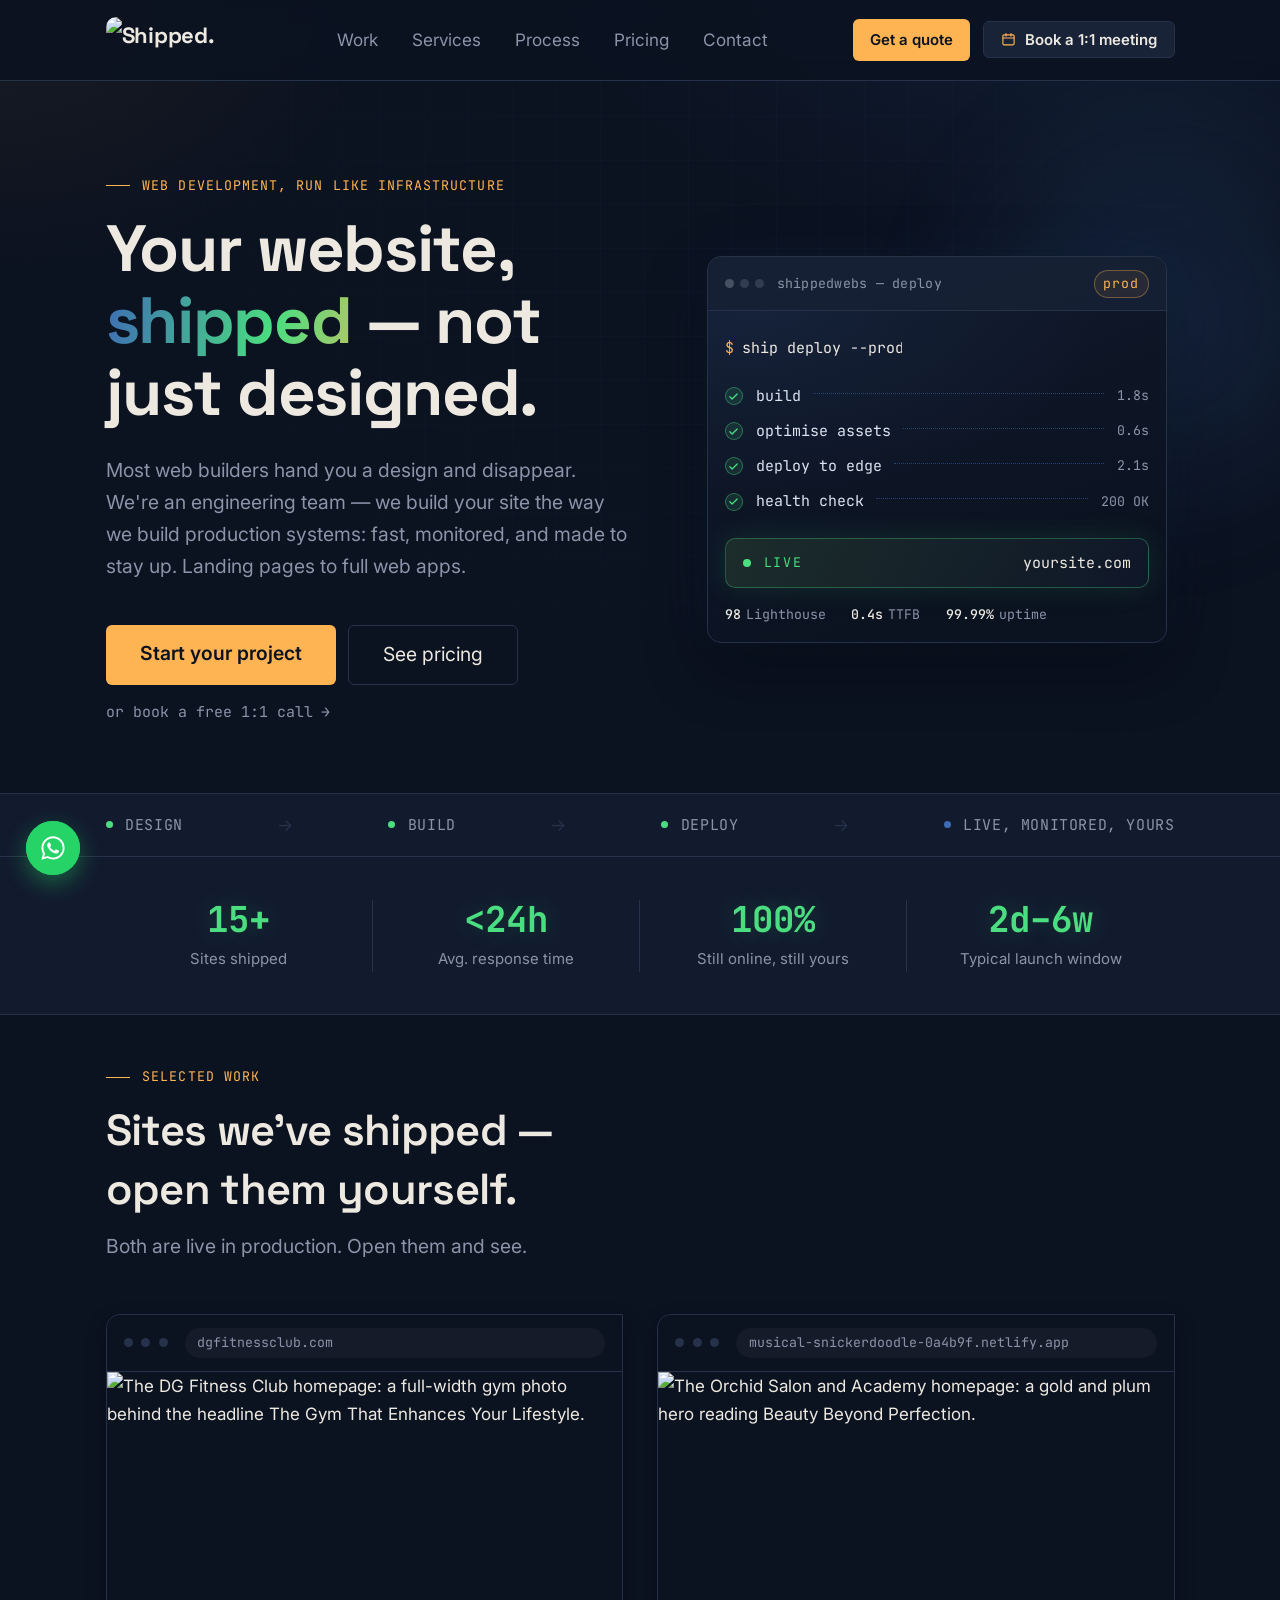
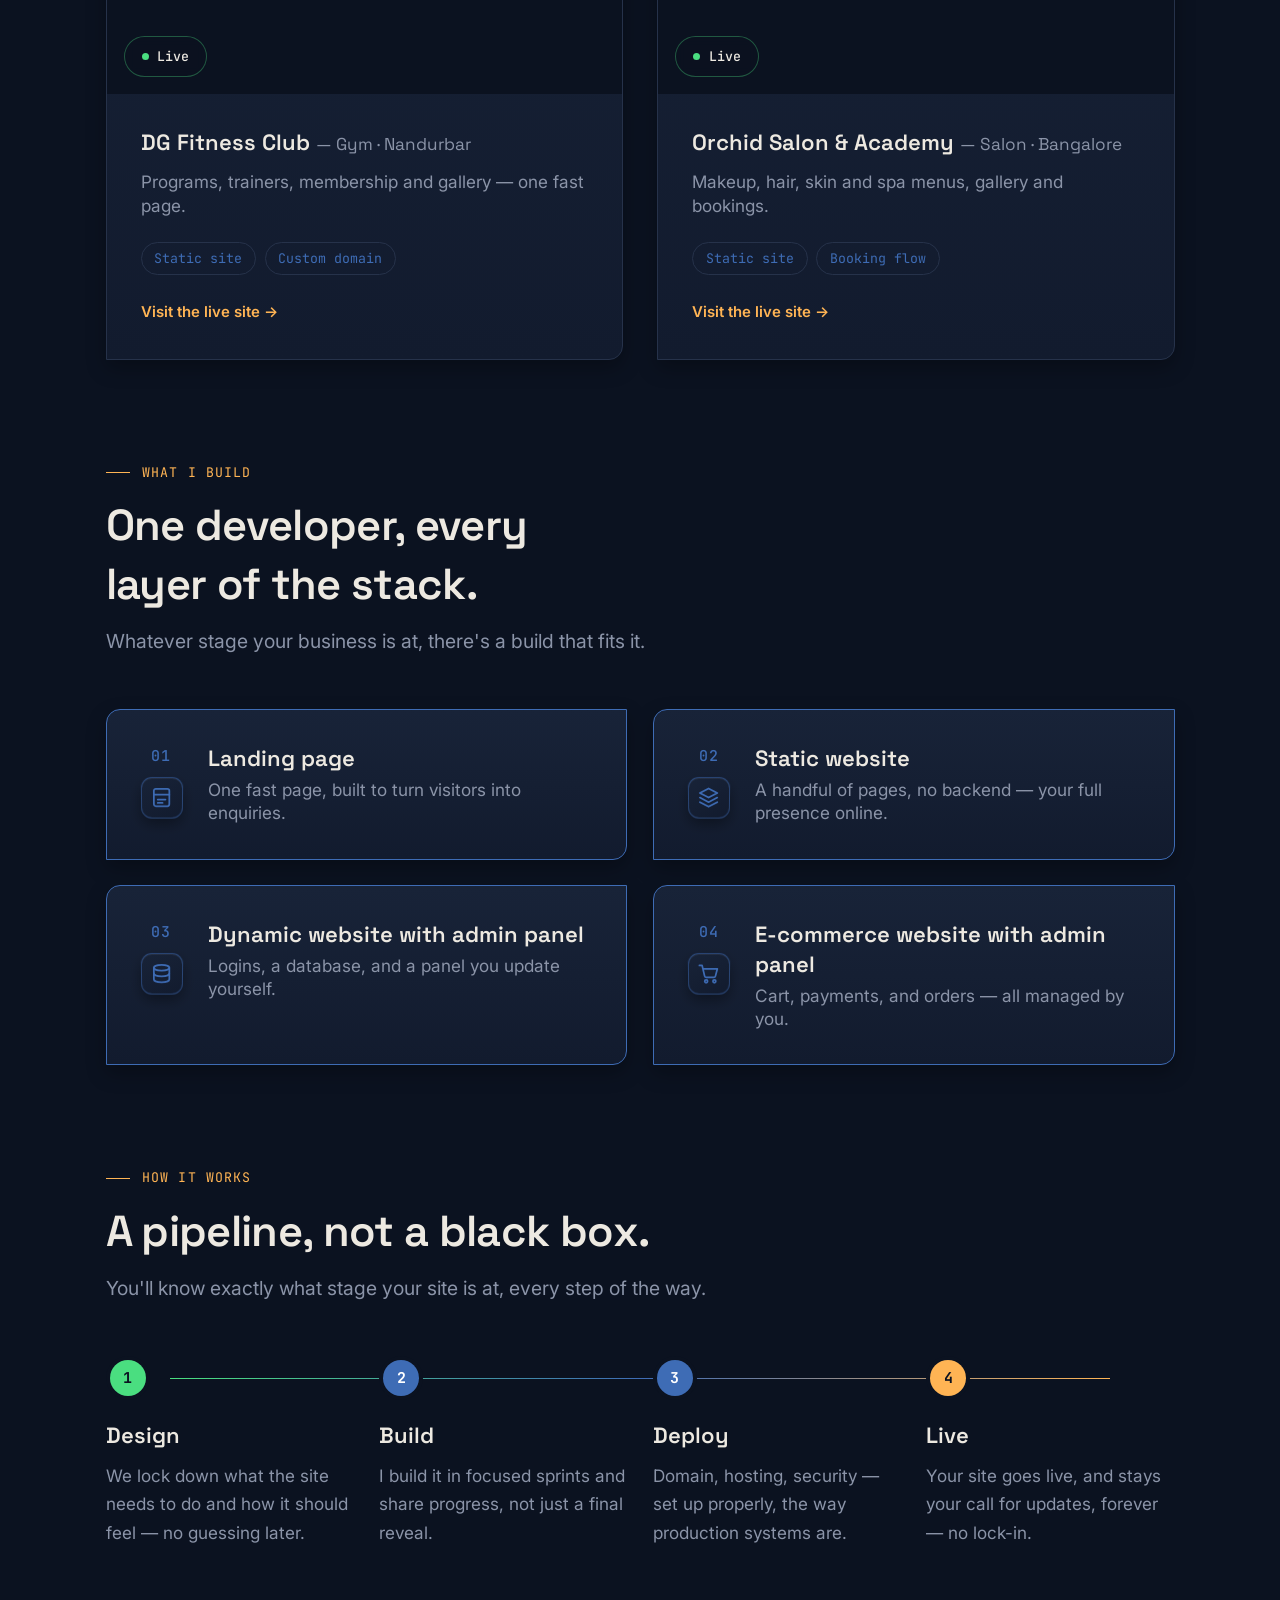
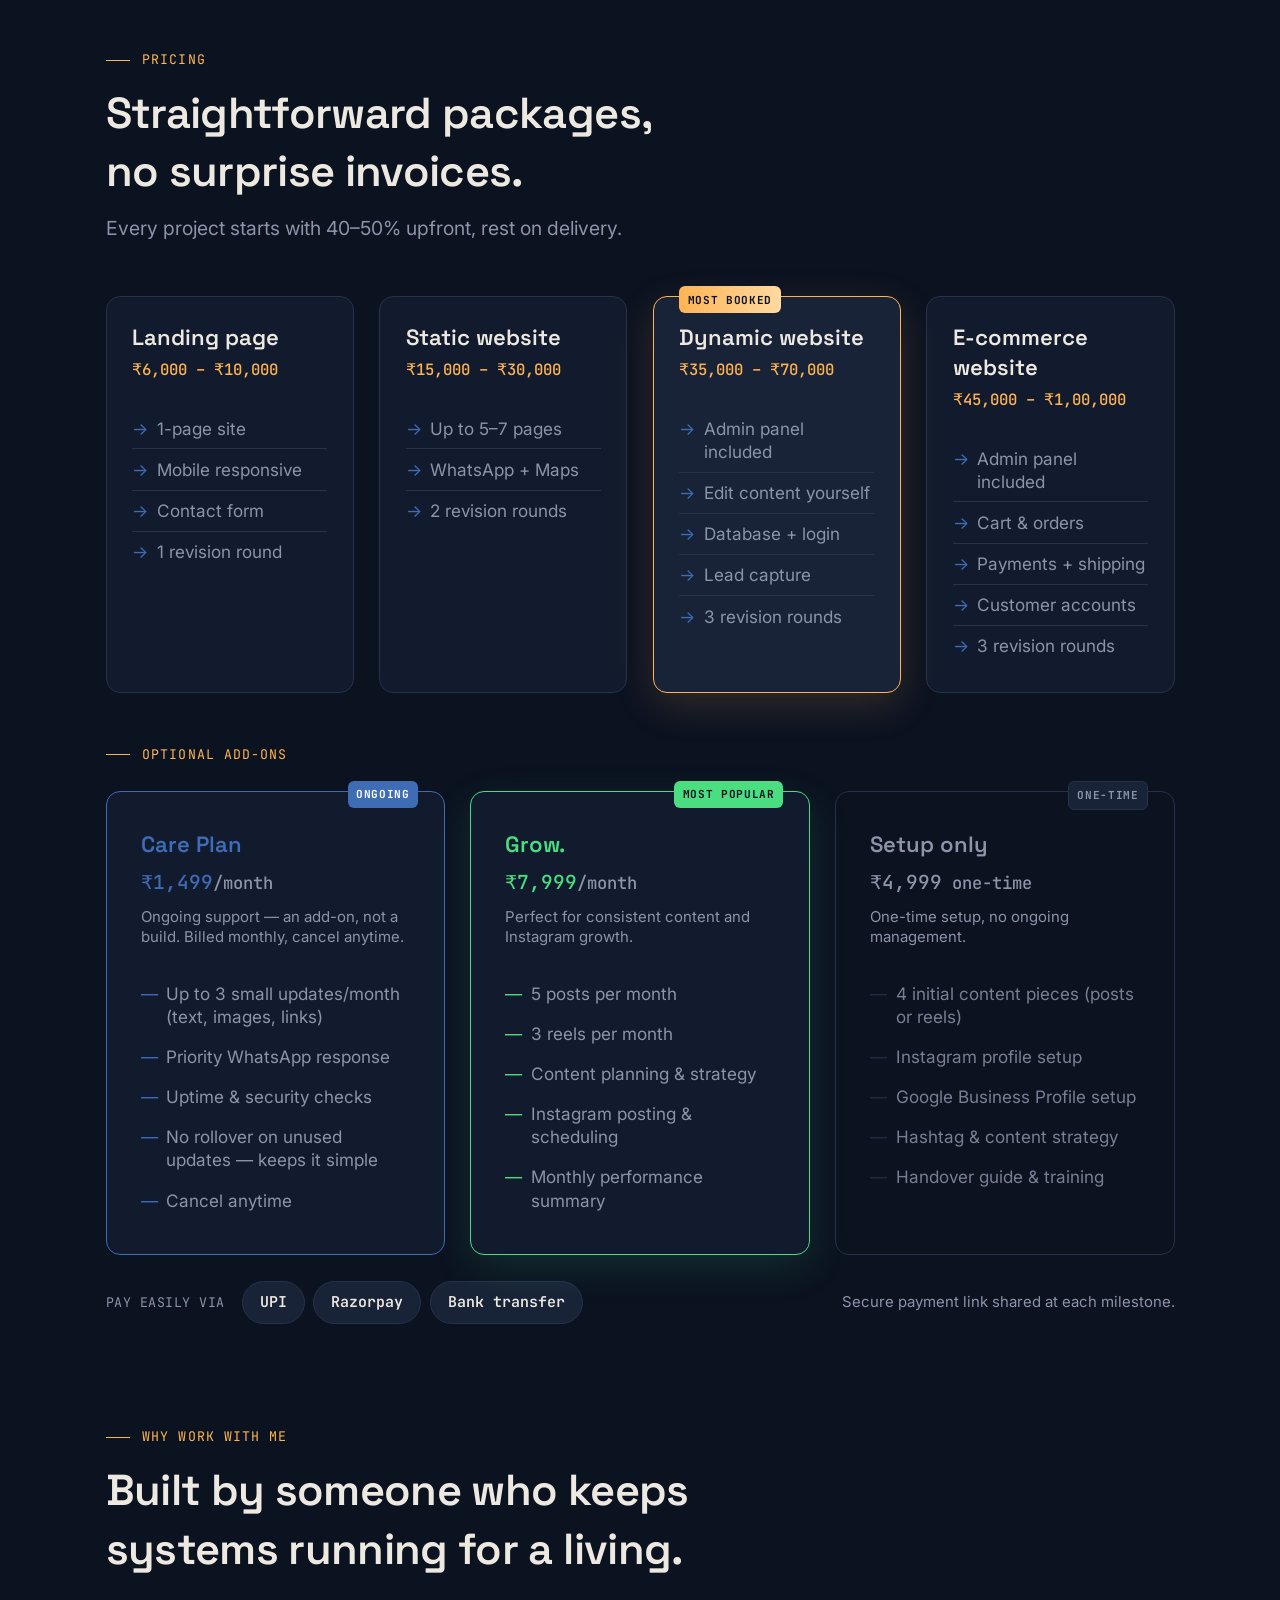
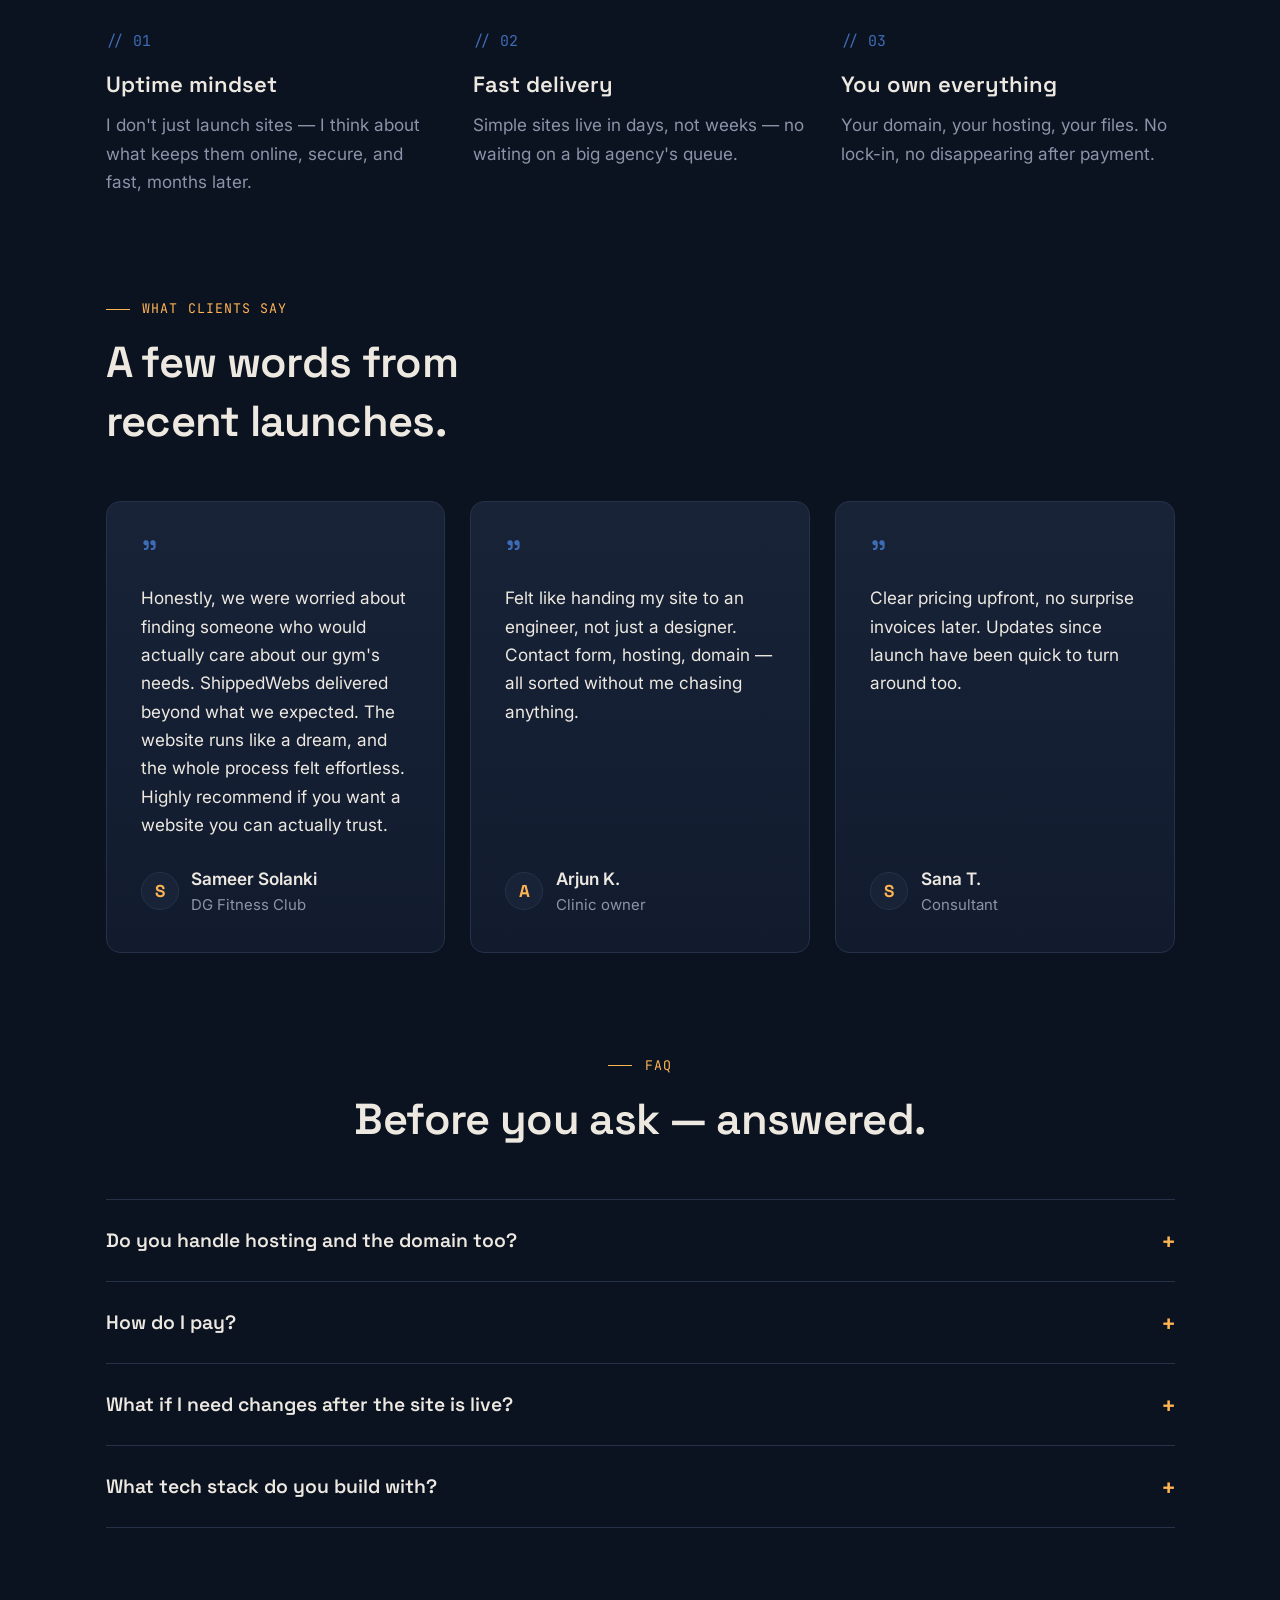
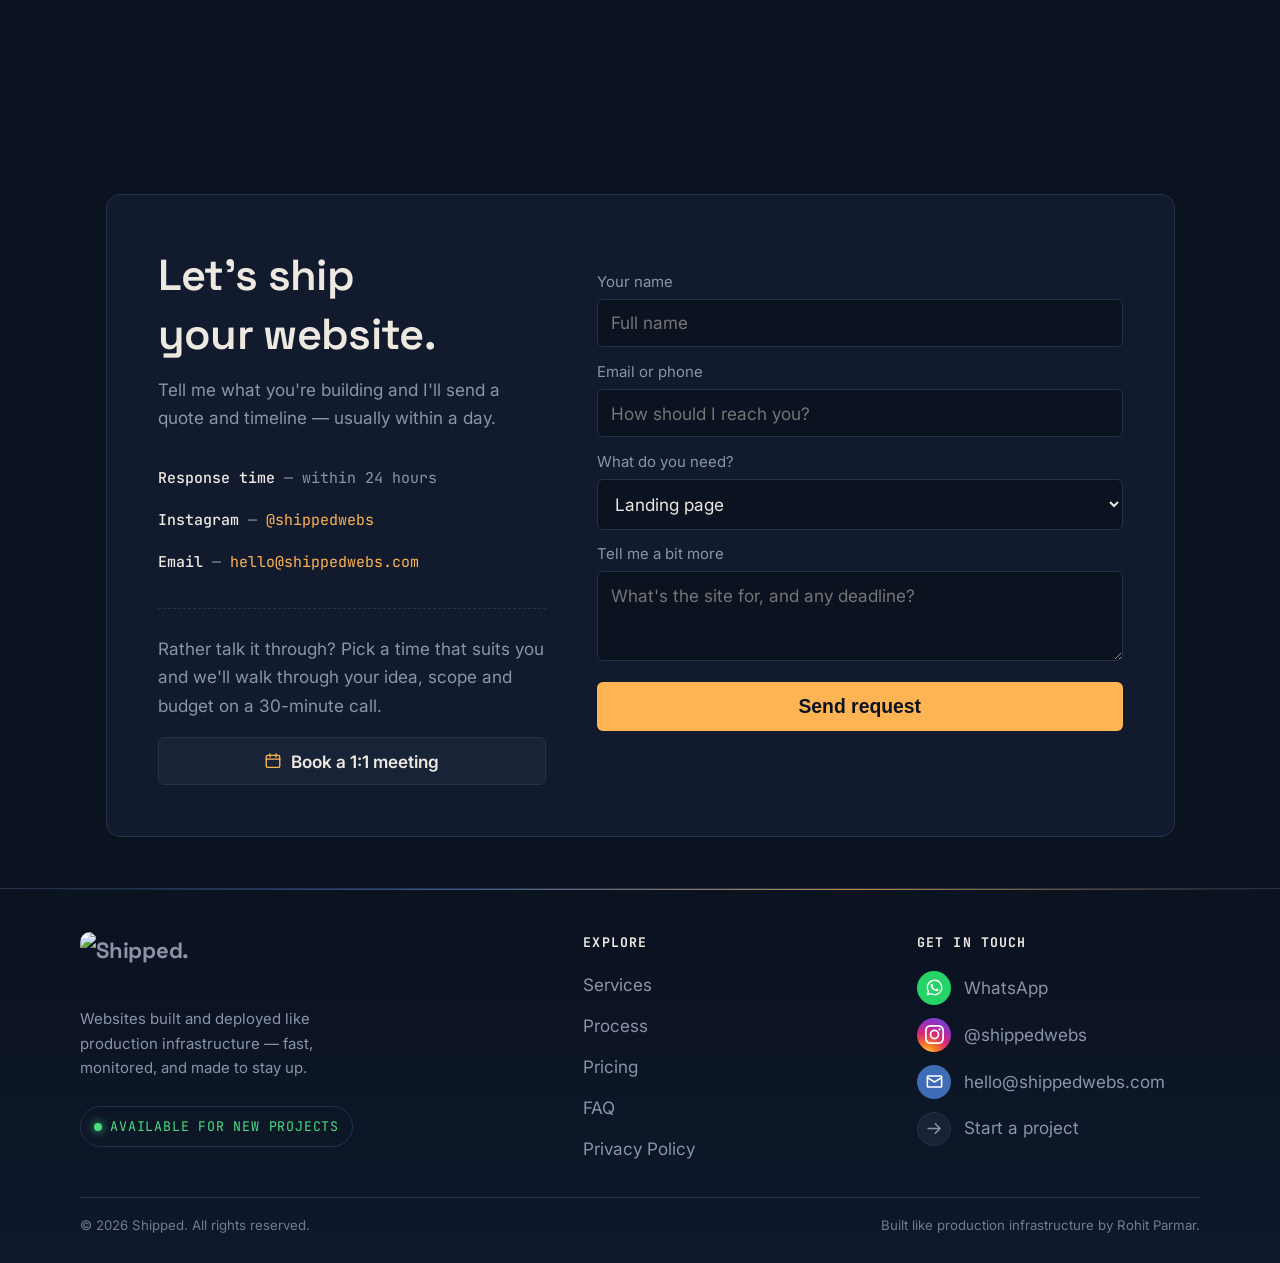
==== commit 364836b9: "Add files via upload" ====
--- a/index.html
+++ b/index.html
@@ -1,482 +1,801 @@
-<!DOCTYPE html>
-<html lang="en">
-<head>
-<meta charset="UTF-8">
-<meta name="viewport" content="width=device-width, initial-scale=1.0">
-<title>Shipped. — Websites built like production infrastructure</title>
-<meta name="description" content="A DevOps engineer builds your website like a production system — fast, monitored, and made to stay up. Landing pages to full web apps, live in days.">
-<meta property="og:title" content="Shipped. — Websites built like production infrastructure">
-<meta property="og:description" content="Landing pages to full web apps, built and deployed by a DevOps engineer. Fast delivery, no lock-in, live in days.">
-<meta property="og:type" content="website">
-<meta name="author" content="Rohit Parmar">
-<link rel="icon" href="data:image/svg+xml,%3Csvg xmlns='http://www.w3.org/2000/svg' viewBox='0 0 100 100'%3E%3Crect width='100' height='100' rx='20' fill='%230B1220'/%3E%3Ccircle cx='50' cy='50' r='16' fill='%234ADE80'/%3E%3C/svg%3E">
-<link rel="preconnect" href="https://fonts.googleapis.com">
-<link href="https://fonts.googleapis.com/css2?family=Space+Grotesk:wght@400;500;600;700&family=Inter:wght@400;500;600;700&family=JetBrains+Mono:wght@400;500;700&display=swap" rel="stylesheet">
-<link rel="stylesheet" href="style.css">
-<script type="application/ld+json">
-{
-  "@context": "https://schema.org",
-  "@type": "ProfessionalService",
-  "name": "Shipped.",
-  "founder": {
-    "@type": "Person",
-    "name": "Rohit Parmar",
-    "jobTitle": "DevOps Engineer"
-  },
-  "description": "Websites and web apps built and deployed by a DevOps engineer — landing pages to full-scale business sites."
-}
-</script>
-</head>
-<body>
-
-<div class="scroll-progress" id="scrollProgress" aria-hidden="true"></div>
-
-<header>
-  <nav>
-    <a class="logo" href="index.html" aria-label="Shipped."><img class="logo-img" src="images/logo-transparent.png" alt="Shipped." width="760" height="240"></a>
-    <div class="nav-links">
-      <a href="#services">Services</a>
-      <a href="#process">Process</a>
-      <a href="#pricing">Pricing</a>
-      <a href="#contact">Contact</a>
-    </div>
-    <div class="nav-right">
-      <a href="#contact" class="nav-cta">Get a quote</a>
-      <button class="menu-btn" id="menuBtn" aria-label="Toggle menu" aria-expanded="false">☰</button>
-    </div>
-  </nav>
-  <div class="mobile-menu" id="mobileMenu">
-    <a href="#services">Services</a>
-    <a href="#process">Process</a>
-    <a href="#pricing">Pricing</a>
-    <a href="#contact">Contact</a>
-    <a href="#contact" class="nav-cta">Get a quote</a>
-  </div>
-</header>
-
-<section class="hero">
-  <div>
-    <div class="eyebrow"><span class="dash"></span>WEB DEVELOPMENT, RUN LIKE INFRASTRUCTURE</div>
-    <h1>Your website, <span>shipped</span> — not just designed.</h1>
-    <p class="lede">Most web builders hand you a design and disappear. I'm a DevOps engineer — I build your site the way I build production systems: fast, monitored, and made to stay up. Landing pages to full web apps.</p>
-    <div class="cta-row">
-      <a href="#contact" class="btn-primary">Start your project</a>
-      <a href="#pricing" class="btn-ghost">See pricing</a>
-    </div>
-  </div>
-
-  <div class="terminal">
-    <div class="term-bar"><span></span><span></span><span></span></div>
-    <div class="term-body" id="termBody"></div>
-  </div>
-</section>
-
-<div class="pipeline-strip">
-  <div class="wrap">
-    <div class="p-stage done"><span class="dot"></span>DESIGN</div>
-    <span class="p-arrow">→</span>
-    <div class="p-stage done"><span class="dot"></span>BUILD</div>
-    <span class="p-arrow">→</span>
-    <div class="p-stage done"><span class="dot"></span>DEPLOY</div>
-    <span class="p-arrow">→</span>
-    <div class="p-stage"><span class="dot"></span>LIVE, MONITORED, YOURS</div>
-  </div>
-</div>
-
-<div class="stats-strip">
-  <div class="wrap">
-    <div class="stat">
-      <div class="num">15+</div>
-      <div class="label">Sites shipped</div>
-    </div>
-    <div class="stat">
-      <div class="num">&lt;24h</div>
-      <div class="label">Avg. response time</div>
-    </div>
-    <div class="stat">
-      <div class="num">100%</div>
-      <div class="label">Still online, still yours</div>
-    </div>
-    <div class="stat">
-      <div class="num">2d–6w</div>
-      <div class="label">Typical launch window</div>
-    </div>
-  </div>
-</div>
-
-<section id="services">
-  <div class="section-head">
-    <div class="eyebrow"><span class="dash"></span>WHAT I BUILD</div>
-    <h2>One developer, every layer of the stack.</h2>
-    <p>Whatever stage your business is at, there's a build that fits it.</p>
-  </div>
-  <div class="services-grid">
-    <div class="service-card">
-      <span class="service-num">01</span>
-      <div class="service-body">
-        <h3>Landing page</h3>
-        <p>One fast page, built to turn visitors into enquiries.</p>
-      </div>
-    </div>
-    <div class="service-card">
-      <span class="service-num">02</span>
-      <div class="service-body">
-        <h3>Static website</h3>
-        <p>A handful of pages, no backend — your full presence online.</p>
-      </div>
-    </div>
-    <div class="service-card">
-      <span class="service-num">03</span>
-      <div class="service-body">
-        <h3>Dynamic website with admin panel</h3>
-        <p>Logins, a database, and a panel you update yourself.</p>
-      </div>
-    </div>
-    <div class="service-card">
-      <span class="service-num">04</span>
-      <div class="service-body">
-        <h3>E-commerce website with admin panel</h3>
-        <p>Cart, payments, and orders — all managed by you.</p>
-      </div>
-    </div>
-  </div>
-</section>
-
-<section id="process">
-  <div class="section-head">
-    <div class="eyebrow"><span class="dash"></span>HOW IT WORKS</div>
-    <h2>A pipeline, not a black box.</h2>
-    <p>You'll know exactly what stage your site is at, every step of the way.</p>
-  </div>
-  <div class="process">
-    <div class="stage-card">
-      <div class="stage-num">1</div>
-      <h3>Design</h3>
-      <p>We lock down what the site needs to do and how it should feel — no guessing later.</p>
-    </div>
-    <div class="stage-card">
-      <div class="stage-num">2</div>
-      <h3>Build</h3>
-      <p>I build it in focused sprints and share progress, not just a final reveal.</p>
-    </div>
-    <div class="stage-card">
-      <div class="stage-num">3</div>
-      <h3>Deploy</h3>
-      <p>Domain, hosting, security — set up properly, the way production systems are.</p>
-    </div>
-    <div class="stage-card">
-      <div class="stage-num">4</div>
-      <h3>Live</h3>
-      <p>Your site goes live, and stays your call for updates, forever — no lock-in.</p>
-    </div>
-  </div>
-</section>
-
-<section id="pricing">
-  <div class="section-head">
-    <div class="eyebrow"><span class="dash"></span>PRICING</div>
-    <h2>Straightforward packages, no surprise invoices.</h2>
-    <p>Every project starts with 40–50% upfront, rest on delivery.</p>
-  </div>
-  <div class="pricing-grid">
-    <div class="price-card">
-      <h3>Landing page</h3>
-      <div class="range">₹6,000 – ₹10,000</div>
-      <ul>
-        <li>1-page site</li>
-        <li>Mobile responsive</li>
-        <li>Contact form</li>
-        <li>1 revision round</li>
-      </ul>
-    </div>
-    <div class="price-card">
-      <h3>Static website</h3>
-      <div class="range">₹15,000 – ₹30,000</div>
-      <ul>
-        <li>Up to 5–7 pages</li>
-        <li>WhatsApp + Maps</li>
-        <li>2 revision rounds</li>
-      </ul>
-    </div>
-    <div class="price-card featured">
-      <h3>Dynamic website</h3>
-      <div class="range">₹35,000 – ₹70,000</div>
-      <ul>
-        <li>Admin panel included</li>
-        <li>Edit content yourself</li>
-        <li>Database + login</li>
-        <li>Lead capture</li>
-        <li>3 revision rounds</li>
-      </ul>
-    </div>
-    <div class="price-card">
-      <h3>E-commerce website</h3>
-      <div class="range">₹45,000 – ₹1,00,000</div>
-      <ul>
-        <li>Admin panel included</li>
-        <li>Cart &amp; orders</li>
-        <li>Payments + shipping</li>
-        <li>Customer accounts</li>
-        <li>3 revision rounds</li>
-      </ul>
-    </div>
-  </div>
-
-  <div class="marketing-head reveal">
-    <div class="eyebrow"><span class="dash"></span>OPTIONAL ADD-ONS</div>
-  </div>
-  <div class="marketing-grid">
-    <div class="mkt-card care reveal">
-      <span class="mkt-badge">ONGOING</span>
-      <h3>Care Plan</h3>
-      <div class="mkt-price">₹1,499<span class="per">/month</span></div>
-      <p class="mkt-sub">Ongoing support — an add-on, not a build. Billed monthly, cancel anytime.</p>
-      <ul>
-        <li>Up to 3 small updates/month (text, images, links)</li>
-        <li>Priority WhatsApp response</li>
-        <li>Uptime &amp; security checks</li>
-        <li>No rollover on unused updates — keeps it simple</li>
-        <li>Cancel anytime</li>
-      </ul>
-    </div>
-    <div class="mkt-card grow reveal">
-      <span class="mkt-badge">MOST POPULAR</span>
-      <h3>Grow.</h3>
-      <div class="mkt-price">₹7,999<span class="per">/month</span></div>
-      <p class="mkt-sub">Perfect for consistent content and Instagram growth.</p>
-      <ul>
-        <li>5 posts per month</li>
-        <li>3 reels per month</li>
-        <li>Content planning &amp; strategy</li>
-        <li>Instagram posting &amp; scheduling</li>
-        <li>Monthly performance summary</li>
-      </ul>
-    </div>
-    <div class="mkt-card muted reveal">
-      <span class="mkt-badge">ONE-TIME</span>
-      <h3>Setup only</h3>
-      <div class="mkt-price">₹4,999<span class="per"> one-time</span></div>
-      <p class="mkt-sub">One-time setup, no ongoing management.</p>
-      <ul>
-        <li>4 initial content pieces (posts or reels)</li>
-        <li>Instagram profile setup</li>
-        <li>Google Business Profile setup</li>
-        <li>Hashtag &amp; content strategy</li>
-        <li>Handover guide &amp; training</li>
-      </ul>
-    </div>
-  </div>
-
-  <div class="pay-methods reveal">
-    <span class="pay-label">Pay easily via</span>
-    <ul class="pay-list">
-      <li class="pay-chip">UPI</li>
-      <li class="pay-chip">Razorpay</li>
-      <li class="pay-chip">Bank transfer</li>
-    </ul>
-    <span class="pay-note">Secure payment link shared at each milestone.</span>
-  </div>
-</section>
-
-<section>
-  <div class="section-head">
-    <div class="eyebrow"><span class="dash"></span>WHY WORK WITH ME</div>
-    <h2>Built by someone who keeps systems running for a living.</h2>
-    <p class="byline">— Rohit Parmar, DevOps engineer & founder of Shipped.</p>
-  </div>
-  <div class="why-grid">
-    <div class="why-item">
-      <div class="num">// 01</div>
-      <h3>Uptime mindset</h3>
-      <p>I don't just launch sites — I think about what keeps them online, secure, and fast, months later.</p>
-    </div>
-    <div class="why-item">
-      <div class="num">// 02</div>
-      <h3>Fast delivery</h3>
-      <p>Simple sites live in days, not weeks — no waiting on a big agency's queue.</p>
-    </div>
-    <div class="why-item">
-      <div class="num">// 03</div>
-      <h3>You own everything</h3>
-      <p>Your domain, your hosting, your files. No lock-in, no disappearing after payment.</p>
-    </div>
-  </div>
-</section>
-
-<section id="testimonials">
-  <div class="section-head reveal">
-    <div class="eyebrow"><span class="dash"></span>WHAT CLIENTS SAY</div>
-    <h2>A few words from recent launches.</h2>
-  </div>
-  <div class="testimonial-grid">
-    <div class="testimonial-card reveal">
-      <div class="quote-mark">"</div>
-      <p class="quote">Honestly, we were worried about finding someone who would actually care about our gym's needs. ShippedWebs delivered beyond what we expected. The website runs like a dream, and the whole process felt effortless. Highly recommend if you want a website you can actually trust.</p>
-      <div class="who">
-        <div class="avatar">S</div>
-        <div>
-          <div class="who-name">Sameer Solanki</div>
-          <div class="who-role">DG Fitness Club</div>
-        </div>
-      </div>
-    </div>
-    <div class="testimonial-card reveal">
-      <div class="quote-mark">"</div>
-      <p class="quote">Felt like handing my site to an engineer, not just a designer. Contact form, hosting, domain — all sorted without me chasing anything.</p>
-      <div class="who">
-        <div class="avatar">A</div>
-        <div>
-          <div class="who-name">Arjun K.</div>
-          <div class="who-role">Clinic owner</div>
-        </div>
-      </div>
-    </div>
-    <div class="testimonial-card reveal">
-      <div class="quote-mark">"</div>
-      <p class="quote">Clear pricing upfront, no surprise invoices later. Updates since launch have been quick to turn around too.</p>
-      <div class="who">
-        <div class="avatar">S</div>
-        <div>
-          <div class="who-name">Sana T.</div>
-          <div class="who-role">Consultant</div>
-        </div>
-      </div>
-    </div>
-  </div>
-</section>
-
-<section id="faq">
-  <div class="section-head reveal">
-    <div class="eyebrow"><span class="dash"></span>FAQ</div>
-    <h2>Before you ask — answered.</h2>
-  </div>
-  <div class="faq-list">
-    <div class="faq-item reveal">
-      <button class="faq-q">Do you handle hosting and the domain too? <span class="icon">+</span></button>
-      <div class="faq-a"><p>Yes — I can set up hosting and connect your domain as part of the build, or work with whatever you already have. Either way, the accounts stay in your name.</p></div>
-    </div>
-    <div class="faq-item reveal">
-      <button class="faq-q">How do I pay? <span class="icon">+</span></button>
-      <div class="faq-a"><p>Every project starts with a 40–50% advance to begin work, with the balance due on delivery. You can pay via UPI, a Razorpay payment link, or direct bank transfer — whichever's easiest for you. I'll share the payment link/details at each milestone.</p></div>
-    </div>
-    <div class="faq-item reveal">
-      <button class="faq-q">What if I need changes after the site is live? <span class="icon">+</span></button>
-      <div class="faq-a"><p>Every package includes revision rounds before launch. After that, one-off updates (like text or image changes) are quick paid turnarounds — usually same-day. If you'll need regular updates, the Care Plan covers a few small changes every month at a lower cost than one-off requests.</p></div>
-    </div>
-    <div class="faq-item reveal">
-      <button class="faq-q">What tech stack do you build with? <span class="icon">+</span></button>
-      <div class="faq-a"><p>Depends on scope — static HTML/CSS for simple sites, React or similar for anything dynamic, with proper hosting and monitoring set up either way.</p></div>
-    </div>
-    <div class="faq-item reveal">
-      <button class="faq-q">Can I make edits myself later? <span class="icon">+</span></button>
-      <div class="faq-a"><p>You always own the code and hosting, so nothing's locked away from you. For landing pages and static sites, most clients find it faster to just message me for edits rather than dig into code — that's what one-off updates or the Care Plan are for. For dynamic and e-commerce builds, I set up a simple admin panel so you can manage things like products or key content yourself.</p></div>
-    </div>
-    <div class="faq-item reveal">
-      <button class="faq-q">Do you handle marketing after the site is live? <span class="icon">+</span></button>
-      <div class="faq-a"><p>Yes — as a separate add-on, not part of the build. I set up your Google Business Profile and Instagram, and can run monthly content on a retainer. I don't promise follower counts or guaranteed growth — just consistent visibility and a presence that's actually maintained.</p></div>
-    </div>
-  </div>
-</section>
-
-<section id="contact">
-  <div class="contact-box">
-    <div>
-      <h2>Let's ship your website.</h2>
-      <p class="lede">Tell me what you're building and I'll send a quote and timeline — usually within a day.</p>
-      <ul class="contact-list">
-        <li><b>Response time</b> — within 24 hours</li>
-        <li><b>Instagram</b> — <a href="https://instagram.com/shippedwebs" target="_blank" rel="noopener">@shippedwebs</a></li>
-      </ul>
-    </div>
-    <form id="contactForm" action="https://formspree.io/f/xvzjyvng" method="POST">
-      <label for="name">Your name</label>
-      <input type="text" id="name" name="Name" required placeholder="Full name">
-
-      <label for="contact">Email or phone</label>
-      <input type="text" id="contact" name="Email or phone" required placeholder="How should I reach you?">
-
-      <label for="type">What do you need?</label>
-      <select id="type" name="Project type">
-        <option>Landing page</option>
-        <option>Static website</option>
-        <option>Dynamic website with admin panel</option>
-        <option>E-commerce website with admin panel</option>
-        <option>Not sure yet</option>
-      </select>
-
-      <label for="details">Tell me a bit more</label>
-      <textarea id="details" name="Details" placeholder="What's the site for, and any deadline?"></textarea>
-
-      <button type="submit" class="btn-primary">Send request</button>
-      <div class="form-status" id="formStatus"></div>
-    </form>
-  </div>
-</section>
-
-<footer>
-  <div class="footer-inner">
-    <div class="footer-brand">
-      <a class="logo" href="index.html" aria-label="Shipped."><img class="logo-img" src="images/logo-transparent.png" alt="Shipped." width="760" height="240"></a>
-      <p>Websites built and deployed like production infrastructure — fast, monitored, and made to stay up.</p>
-      <span class="footer-status"><span class="dot"></span>AVAILABLE FOR NEW PROJECTS</span>
-    </div>
-
-    <nav class="footer-col" aria-label="Explore">
-      <h4>Explore</h4>
-      <ul>
-        <li><a href="#services">Services</a></li>
-        <li><a href="#process">Process</a></li>
-        <li><a href="#pricing">Pricing</a></li>
-        <li><a href="#faq">FAQ</a></li>
-        <li><a href="privacy.html">Privacy Policy</a></li>
-      </ul>
-    </nav>
-
-    <nav class="footer-col" aria-label="Get in touch">
-      <h4>Get in touch</h4>
-      <ul>
-        <li>
-          <a class="social-link social-wa" href="https://wa.me/917499050131?text=Hi%20ShippedWebs%21%20%F0%9F%91%8B%0AI%27m%20interested%20in%20building%20a%20website%20for%20my%20business.%20I%27d%20like%20to%20know%20more%20about%20your%20services." target="_blank" rel="noopener">
-            <span class="social-icon">
-              <svg viewBox="0 0 24 24" aria-hidden="true"><path d="M12.04 2C6.58 2 2.13 6.45 2.13 11.91c0 1.75.46 3.45 1.32 4.95L2 22l5.25-1.38c1.45.79 3.08 1.21 4.79 1.21 5.46 0 9.91-4.45 9.91-9.91C21.95 6.45 17.5 2 12.04 2zm0 18.15c-1.48 0-2.93-.4-4.19-1.15l-.3-.18-3.12.82.83-3.04-.2-.31a8.26 8.26 0 0 1-1.26-4.38c0-4.54 3.7-8.24 8.24-8.24 2.2 0 4.27.86 5.82 2.42a8.18 8.18 0 0 1 2.41 5.82c0 4.54-3.7 8.24-8.23 8.24zm4.52-6.16c-.25-.12-1.47-.72-1.69-.81-.23-.08-.39-.12-.56.12-.17.25-.64.81-.79.97-.15.17-.29.19-.54.06-.25-.12-1.05-.39-1.99-1.23-.74-.66-1.23-1.47-1.38-1.72-.14-.25-.02-.38.11-.51.11-.11.25-.29.37-.43.12-.14.16-.25.25-.41.08-.17.04-.31-.02-.43-.06-.12-.56-1.34-.76-1.84-.2-.48-.4-.42-.56-.43-.14-.01-.31-.01-.48-.01-.17 0-.43.06-.66.31-.23.25-.86.85-.86 2.07 0 1.22.89 2.4 1.01 2.56.12.17 1.75 2.67 4.25 3.74.59.26 1.06.41 1.42.52.6.19 1.14.16 1.57.1.48-.07 1.47-.6 1.68-1.18.21-.58.21-1.07.14-1.18-.06-.11-.22-.17-.47-.29z"/></svg>
-            </span>
-            WhatsApp
-          </a>
-        </li>
-        <li>
-          <a class="social-link social-ig" href="https://instagram.com/shippedwebs" target="_blank" rel="noopener">
-            <span class="social-icon">
-              <svg viewBox="0 0 24 24" aria-hidden="true"><path d="M12 2.16c3.2 0 3.58.01 4.85.07 1.17.05 1.8.25 2.23.41.56.22.96.48 1.38.9.42.42.68.82.9 1.38.16.42.36 1.06.41 2.23.06 1.27.07 1.65.07 4.85s-.01 3.58-.07 4.85c-.05 1.17-.25 1.8-.41 2.23-.22.56-.48.96-.9 1.38-.42.42-.82.68-1.38.9-.42.16-1.06.36-2.23.41-1.27.06-1.65.07-4.85.07s-3.58-.01-4.85-.07c-1.17-.05-1.8-.25-2.23-.41-.56-.22-.96-.48-1.38-.9-.42-.42-.68-.82-.9-1.38-.16-.42-.36-1.06-.41-2.23-.06-1.27-.07-1.65-.07-4.85s.01-3.58.07-4.85c.05-1.17.25-1.8.41-2.23.22-.56.48-.96.9-1.38.42-.42.82-.68 1.38-.9.42-.16 1.06-.36 2.23-.41 1.27-.06 1.65-.07 4.85-.07M12 0C8.74 0 8.33.01 7.05.07 5.78.13 4.9.33 4.14.63c-.79.3-1.46.72-2.13 1.38C1.35 2.68.93 3.35.63 4.14.33 4.9.13 5.78.07 7.05.01 8.33 0 8.74 0 12s.01 3.67.07 4.95c.06 1.27.26 2.15.56 2.91.3.79.72 1.46 1.38 2.13.67.66 1.34 1.08 2.13 1.38.76.3 1.64.5 2.91.56C8.33 23.99 8.74 24 12 24s3.67-.01 4.95-.07c1.27-.06 2.15-.26 2.91-.56.79-.3 1.46-.72 2.13-1.38.66-.67 1.08-1.34 1.38-2.13.3-.76.5-1.64.56-2.91.06-1.28.07-1.69.07-4.95s-.01-3.67-.07-4.95c-.06-1.27-.26-2.15-.56-2.91-.3-.79-.72-1.46-1.38-2.13C21.32 1.35 20.65.93 19.86.63 19.1.33 18.22.13 16.95.07 15.67.01 15.26 0 12 0z"/><path d="M12 5.84A6.16 6.16 0 1 0 18.16 12 6.16 6.16 0 0 0 12 5.84zM12 16a4 4 0 1 1 4-4 4 4 0 0 1-4 4z"/><circle cx="18.41" cy="5.59" r="1.44"/></svg>
-            </span>
-            @shippedwebs
-          </a>
-        </li>
-        <li>
-          <a class="social-link social-arrow" href="#contact">
-            <span class="social-icon">
-              <svg viewBox="0 0 24 24" aria-hidden="true"><path d="M4 12h14M13 6l6 6-6 6" fill="none" stroke="currentColor" stroke-width="2" stroke-linecap="round" stroke-linejoin="round"/></svg>
-            </span>
-            Start a project
-          </a>
-        </li>
-      </ul>
-    </nav>
-  </div>
-
-  <div class="footer-bottom">
-    <p>&copy; <span id="year"></span> Shipped. All rights reserved.</p>
-    <p>Built like production infrastructure by Rohit Parmar.</p>
-  </div>
-</footer>
-
-<div class="floating-contact">
-  <a href="https://wa.me/917499050131?text=Hi%20ShippedWebs%21%20%F0%9F%91%8B%0AI%27m%20interested%20in%20building%20a%20website%20for%20my%20business.%20I%27d%20like%20to%20know%20more%20about%20your%20services." class="fab whatsapp" target="_blank" rel="noopener" aria-label="Chat on WhatsApp">
-    <svg viewBox="0 0 24 24"><path d="M12.04 2C6.58 2 2.13 6.45 2.13 11.91c0 1.75.46 3.45 1.32 4.95L2 22l5.25-1.38c1.45.79 3.08 1.21 4.79 1.21 5.46 0 9.91-4.45 9.91-9.91C21.95 6.45 17.5 2 12.04 2zm0 18.15c-1.48 0-2.93-.4-4.19-1.15l-.3-.18-3.12.82.83-3.04-.2-.31a8.26 8.26 0 0 1-1.26-4.38c0-4.54 3.7-8.24 8.24-8.24 2.2 0 4.27.86 5.82 2.42a8.18 8.18 0 0 1 2.41 5.82c0 4.54-3.7 8.24-8.23 8.24zm4.52-6.16c-.25-.12-1.47-.72-1.69-.81-.23-.08-.39-.12-.56.12-.17.25-.64.81-.79.97-.15.17-.29.19-.54.06-.25-.12-1.05-.39-1.99-1.23-.74-.66-1.23-1.47-1.38-1.72-.14-.25-.02-.38.11-.51.11-.11.25-.29.37-.43.12-.14.16-.25.25-.41.08-.17.04-.31-.02-.43-.06-.12-.56-1.34-.76-1.84-.2-.48-.4-.42-.56-.43-.14-.01-.31-.01-.48-.01-.17 0-.43.06-.66.31-.23.25-.86.85-.86 2.07 0 1.22.89 2.4 1.01 2.56.12.17 1.75 2.67 4.25 3.74.59.26 1.06.41 1.42.52.6.19 1.14.16 1.57.1.48-.07 1.47-.6 1.68-1.18.21-.58.21-1.07.14-1.18-.06-.11-.22-.17-.47-.29z"/></svg>
-  </a>
-</div>
-
-<button class="back-to-top" id="backToTop" aria-label="Back to top">↑</button>
-
-<script src="script.js"></script>
-</body>
-</html>
+<!DOCTYPE html>
+<html lang="en">
+<head>
+<meta charset="UTF-8">
+<meta name="viewport" content="width=device-width, initial-scale=1.0">
+<title>Shipped. — Websites built like production infrastructure</title>
+<meta name="description" content="A DevOps engineer builds your website like a production system — fast, monitored, and made to stay up. Landing pages to full web apps, live in days.">
+<meta property="og:title" content="Shipped. — Websites built like production infrastructure">
+<meta property="og:description" content="Landing pages to full web apps, built and deployed by a DevOps engineer. Fast delivery, no lock-in, live in days.">
+<meta property="og:type" content="website">
+<meta name="author" content="Rohit Parmar">
+<link rel="icon" href="data:image/svg+xml,%3Csvg xmlns='http://www.w3.org/2000/svg' viewBox='0 0 100 100'%3E%3Crect width='100' height='100' rx='20' fill='%230B1220'/%3E%3Ccircle cx='50' cy='50' r='16' fill='%234ADE80'/%3E%3C/svg%3E">
+<link rel="preconnect" href="https://fonts.googleapis.com">
+<link href="https://fonts.googleapis.com/css2?family=Space+Grotesk:wght@400;500;600;700&family=Inter:wght@400;500;600;700&family=JetBrains+Mono:wght@400;500;700&display=swap" rel="stylesheet">
+<link rel="stylesheet" href="style.css">
+<script type="application/ld+json">
+{
+  "@context": "https://schema.org",
+  "@type": "ProfessionalService",
+  "name": "Shipped.",
+  "founder": {
+    "@type": "Person",
+    "name": "Rohit Parmar",
+    "jobTitle": "DevOps Engineer"
+  },
+  "description": "Websites and web apps built and deployed by a DevOps engineer — landing pages to full-scale business sites."
+}
+</script>
+</head>
+<body>
+
+<div class="scroll-progress" id="scrollProgress" aria-hidden="true"></div>
+
+<header>
+  <nav>
+    <a class="logo" href="index.html" aria-label="Shipped."><img class="logo-img" src="images/logo-transparent.png" alt="Shipped." width="760" height="240"></a>
+    <div class="nav-links">
+      <a href="#work">Work</a>
+      <a href="#services">Services</a>
+      <a href="#process">Process</a>
+      <a href="#pricing">Pricing</a>
+      <a href="#contact">Contact</a>
+    </div>
+    <div class="nav-right">
+      <a href="#contact" class="nav-cta">Get a quote</a>
+      <button type="button" class="btn-book nav-book" data-book>
+        <svg viewBox="0 0 24 24" fill="none" stroke-width="1.8" stroke-linecap="round" stroke-linejoin="round" aria-hidden="true">
+          <rect x="3" y="4.5" width="18" height="16" rx="2"/><path d="M3 9.5h18M8 2.5v4M16 2.5v4"/>
+        </svg>
+        Book a 1:1 meeting
+      </button>
+      <button class="menu-btn" id="menuBtn" aria-label="Toggle menu" aria-expanded="false">☰</button>
+    </div>
+  </nav>
+  <div class="mobile-menu" id="mobileMenu">
+    <a href="#work">Work</a>
+    <a href="#services">Services</a>
+    <a href="#process">Process</a>
+    <a href="#pricing">Pricing</a>
+    <a href="#contact">Contact</a>
+    <a href="#contact" class="nav-cta">Get a quote</a>
+    <button type="button" class="btn-book menu-book" data-book>
+      <svg viewBox="0 0 24 24" fill="none" stroke-width="1.8" stroke-linecap="round" stroke-linejoin="round" aria-hidden="true">
+        <rect x="3" y="4.5" width="18" height="16" rx="2"/><path d="M3 9.5h18M8 2.5v4M16 2.5v4"/>
+      </svg>
+      Book a 1:1 meeting
+    </button>
+  </div>
+</header>
+
+<section class="hero">
+  <div>
+    <div class="eyebrow"><span class="dash"></span>WEB DEVELOPMENT, RUN LIKE INFRASTRUCTURE</div>
+    <h1>Your website, <span>shipped</span> — not just designed.</h1>
+    <p class="lede">Most web builders hand you a design and disappear. We're an engineering team — we build your site the way we build production systems: fast, monitored, and made to stay up. Landing pages to full web apps.</p>
+    <div class="cta-row">
+      <a href="#contact" class="btn-primary">Start your project</a>
+      <a href="#pricing" class="btn-ghost">See pricing</a>
+    </div>
+    <button type="button" class="cta-alt" data-book>
+      or book a free 1:1 call <span class="arrow" aria-hidden="true">→</span>
+    </button>
+  </div>
+
+  <!-- Deploy terminal: the pitch, run as a command.
+       Decorative, so aria-hidden — the copy already carries the meaning.
+
+       Everything here is flat, natively-rendered text in a plain rectangle.
+       That is the whole point: the previous isometric stack pushed small mono
+       labels through a perspective matrix and they came out mushy, which is
+       why the labels had to live outside it. No 3D subtree, no resample, no
+       counter-rotation to maintain — the type stays sharp at any zoom.
+
+       The reveal is one-shot CSS on load (type the command, tick the steps,
+       land on green) and then it holds. A looping animation in the hero
+       competes with the CTAs for attention; a single run doesn't. -->
+  <div class="hero-viz" aria-hidden="true">
+    <div class="term">
+      <div class="term__bar">
+        <span class="term__dots"><i></i><i></i><i></i></span>
+        <span class="term__title">shippedwebs — deploy</span>
+        <span class="term__env">prod</span>
+      </div>
+
+      <div class="term__body">
+        <p class="term__cmd"><span class="term__prompt">$</span><span class="term__typed">ship deploy --prod</span></p>
+
+        <ul class="term__steps">
+          <li class="term__step" style="--i:0">
+            <span class="term__tick">
+              <svg viewBox="0 0 24 24" aria-hidden="true"><path d="m4 12.5 5 5L20 6.5"/></svg>
+            </span>
+            <span class="term__name">build</span>
+            <span class="term__leader"></span>
+            <span class="term__time">1.8s</span>
+          </li>
+          <li class="term__step" style="--i:1">
+            <span class="term__tick">
+              <svg viewBox="0 0 24 24" aria-hidden="true"><path d="m4 12.5 5 5L20 6.5"/></svg>
+            </span>
+            <span class="term__name">optimise assets</span>
+            <span class="term__leader"></span>
+            <span class="term__time">0.6s</span>
+          </li>
+          <li class="term__step" style="--i:2">
+            <span class="term__tick">
+              <svg viewBox="0 0 24 24" aria-hidden="true"><path d="m4 12.5 5 5L20 6.5"/></svg>
+            </span>
+            <span class="term__name">deploy to edge</span>
+            <span class="term__leader"></span>
+            <span class="term__time">2.1s</span>
+          </li>
+          <li class="term__step" style="--i:3">
+            <span class="term__tick">
+              <svg viewBox="0 0 24 24" aria-hidden="true"><path d="m4 12.5 5 5L20 6.5"/></svg>
+            </span>
+            <span class="term__name">health check</span>
+            <span class="term__leader"></span>
+            <span class="term__time">200 OK</span>
+          </li>
+        </ul>
+
+        <div class="term__live">
+          <span class="term__pulse"></span>
+          <span class="term__live-tag">LIVE</span>
+          <span class="term__url">yoursite.com</span>
+        </div>
+
+        <ul class="term__stats">
+          <li><b>98</b> Lighthouse</li>
+          <li><b>0.4s</b> TTFB</li>
+          <li><b>99.99%</b> uptime</li>
+        </ul>
+      </div>
+    </div>
+  </div>
+</section>
+
+<div class="pipeline-strip">
+  <div class="wrap">
+    <div class="p-stage done"><span class="dot"></span>DESIGN</div>
+    <span class="p-arrow">→</span>
+    <div class="p-stage done"><span class="dot"></span>BUILD</div>
+    <span class="p-arrow">→</span>
+    <div class="p-stage done"><span class="dot"></span>DEPLOY</div>
+    <span class="p-arrow">→</span>
+    <div class="p-stage"><span class="dot"></span>LIVE, MONITORED, YOURS</div>
+  </div>
+</div>
+
+<div class="stats-strip">
+  <div class="wrap">
+    <div class="stat">
+      <div class="num">15+</div>
+      <div class="label">Sites shipped</div>
+    </div>
+    <div class="stat">
+      <div class="num">&lt;24h</div>
+      <div class="label">Avg. response time</div>
+    </div>
+    <div class="stat">
+      <div class="num">100%</div>
+      <div class="label">Still online, still yours</div>
+    </div>
+    <div class="stat">
+      <div class="num">2d–6w</div>
+      <div class="label">Typical launch window</div>
+    </div>
+  </div>
+</div>
+
+<section id="work">
+  <div class="section-head">
+    <div class="eyebrow"><span class="dash"></span>SELECTED WORK</div>
+    <h2>Sites we&rsquo;ve shipped &mdash; open them yourself.</h2>
+    <p>Both are live in production. Open them and see.</p>
+  </div>
+
+  <div class="work-grid">
+
+    <article class="work-card">
+      <a class="work-shot" href="https://dgfitnessclub.com" target="_blank" rel="noopener"
+         aria-label="Open DG Fitness Club in a new tab">
+        <div class="shot-bar">
+          <span class="dot"></span><span class="dot"></span><span class="dot"></span>
+          <span class="shot-url">dgfitnessclub.com</span>
+        </div>
+        <div class="shot-frame">
+          <img src="images/work-dgfitness.webp" alt="The DG Fitness Club homepage: a full-width gym photo behind the headline The Gym That Enhances Your Lifestyle."
+               width="1280" height="860" loading="lazy" decoding="async">
+        </div>
+        <span class="shot-status"><span class="live-dot"></span>Live</span>
+      </a>
+
+      <div class="work-body">
+        <h3>DG Fitness Club <span class="work-cat">&mdash; Gym &middot; Nandurbar</span></h3>
+        <p class="work-line">Programs, trainers, membership and gallery &mdash; one fast page.</p>
+        <ul class="work-tags"><li>Static site</li><li>Custom domain</li></ul>
+        <a class="work-link" href="https://dgfitnessclub.com" target="_blank" rel="noopener">Visit the live site <span aria-hidden="true">&rarr;</span></a>
+      </div>
+    </article>
+
+    <article class="work-card">
+      <a class="work-shot" href="https://musical-snickerdoodle-0a4b9f.netlify.app/" target="_blank" rel="noopener"
+         aria-label="Open Orchid Salon and Academy in a new tab">
+        <div class="shot-bar">
+          <span class="dot"></span><span class="dot"></span><span class="dot"></span>
+          <span class="shot-url">musical-snickerdoodle-0a4b9f.netlify.app</span>
+        </div>
+        <div class="shot-frame">
+          <img src="images/work-orchid.webp" alt="The Orchid Salon and Academy homepage: a gold and plum hero reading Beauty Beyond Perfection."
+               width="1280" height="860" loading="lazy" decoding="async">
+        </div>
+        <span class="shot-status"><span class="live-dot"></span>Live</span>
+      </a>
+
+      <div class="work-body">
+        <h3>Orchid Salon &amp; Academy <span class="work-cat">&mdash; Salon &middot; Bangalore</span></h3>
+        <p class="work-line">Makeup, hair, skin and spa menus, gallery and bookings.</p>
+        <ul class="work-tags"><li>Static site</li><li>Booking flow</li></ul>
+        <a class="work-link" href="https://musical-snickerdoodle-0a4b9f.netlify.app/" target="_blank" rel="noopener">Visit the live site <span aria-hidden="true">&rarr;</span></a>
+      </div>
+    </article>
+
+  </div>
+</section>
+
+<section id="services">
+  <div class="section-head">
+    <div class="eyebrow"><span class="dash"></span>WHAT I BUILD</div>
+    <h2>One developer, every layer of the stack.</h2>
+    <p>Whatever stage your business is at, there's a build that fits it.</p>
+  </div>
+  <div class="services-grid">
+    <div class="service-card">
+      <span class="service-icon">
+        <span class="service-num">01</span>
+        <span class="i3d"><span class="i3d__box">
+          <span class="i3d__face i3d__face--a"><svg viewBox="0 0 24 24"><rect x="4" y="3" width="16" height="18" rx="2"/><path d="M4 9h16"/><path d="M8 14h8"/><path d="M8 17.5h5"/></svg></span>
+          <span class="i3d__face i3d__face--b"><svg viewBox="0 0 24 24"><path d="M4 12h13"/><path d="m12 6.5 6 5.5-6 5.5"/></svg></span>
+        </span></span>
+      </span>
+      <div class="service-body">
+        <h3>Landing page</h3>
+        <p>One fast page, built to turn visitors into enquiries.</p>
+      </div>
+    </div>
+    <div class="service-card">
+      <span class="service-icon">
+        <span class="service-num">02</span>
+        <span class="i3d"><span class="i3d__box">
+          <span class="i3d__face i3d__face--a"><svg viewBox="0 0 24 24"><path d="m12 2.5 9 4.75-9 4.75-9-4.75 9-4.75z"/><path d="m3 12 9 4.75L21 12"/><path d="m3 16.75 9 4.75 9-4.75"/></svg></span>
+          <span class="i3d__face i3d__face--b"><svg viewBox="0 0 24 24"><path d="M4 12h13"/><path d="m12 6.5 6 5.5-6 5.5"/></svg></span>
+        </span></span>
+      </span>
+      <div class="service-body">
+        <h3>Static website</h3>
+        <p>A handful of pages, no backend — your full presence online.</p>
+      </div>
+    </div>
+    <div class="service-card">
+      <span class="service-icon">
+        <span class="service-num">03</span>
+        <span class="i3d"><span class="i3d__box">
+          <span class="i3d__face i3d__face--a"><svg viewBox="0 0 24 24"><ellipse cx="12" cy="6" rx="8" ry="3"/><path d="M4 6v6c0 1.66 3.58 3 8 3s8-1.34 8-3V6"/><path d="M4 12v6c0 1.66 3.58 3 8 3s8-1.34 8-3v-6"/></svg></span>
+          <span class="i3d__face i3d__face--b"><svg viewBox="0 0 24 24"><path d="M4 12h13"/><path d="m12 6.5 6 5.5-6 5.5"/></svg></span>
+        </span></span>
+      </span>
+      <div class="service-body">
+        <h3>Dynamic website with admin panel</h3>
+        <p>Logins, a database, and a panel you update yourself.</p>
+      </div>
+    </div>
+    <div class="service-card">
+      <span class="service-icon">
+        <span class="service-num">04</span>
+        <span class="i3d"><span class="i3d__box">
+          <span class="i3d__face i3d__face--a"><svg viewBox="0 0 24 24"><circle cx="9.5" cy="20" r="1.5"/><circle cx="18" cy="20" r="1.5"/><path d="M2.5 3.5h2.8l2.6 11.1a1.8 1.8 0 0 0 1.8 1.4h7.6a1.8 1.8 0 0 0 1.8-1.4L21 7.2H6.2"/></svg></span>
+          <span class="i3d__face i3d__face--b"><svg viewBox="0 0 24 24"><path d="M4 12h13"/><path d="m12 6.5 6 5.5-6 5.5"/></svg></span>
+        </span></span>
+      </span>
+      <div class="service-body">
+        <h3>E-commerce website with admin panel</h3>
+        <p>Cart, payments, and orders — all managed by you.</p>
+      </div>
+    </div>
+  </div>
+</section>
+
+<section id="process">
+  <div class="section-head">
+    <div class="eyebrow"><span class="dash"></span>HOW IT WORKS</div>
+    <h2>A pipeline, not a black box.</h2>
+    <p>You'll know exactly what stage your site is at, every step of the way.</p>
+  </div>
+  <div class="process">
+    <div class="stage-card">
+      <div class="stage-num"><span class="i3d__box"><span class="i3d__face i3d__face--a">1</span><span class="i3d__face i3d__face--b"><svg viewBox="0 0 24 24"><path d="m4 12.5 5 5L20 6.5"/></svg></span></span></div>
+      <h3>Design</h3>
+      <p>We lock down what the site needs to do and how it should feel — no guessing later.</p>
+    </div>
+    <div class="stage-card">
+      <div class="stage-num"><span class="i3d__box"><span class="i3d__face i3d__face--a">2</span><span class="i3d__face i3d__face--b"><svg viewBox="0 0 24 24"><path d="m4 12.5 5 5L20 6.5"/></svg></span></span></div>
+      <h3>Build</h3>
+      <p>I build it in focused sprints and share progress, not just a final reveal.</p>
+    </div>
+    <div class="stage-card">
+      <div class="stage-num"><span class="i3d__box"><span class="i3d__face i3d__face--a">3</span><span class="i3d__face i3d__face--b"><svg viewBox="0 0 24 24"><path d="m4 12.5 5 5L20 6.5"/></svg></span></span></div>
+      <h3>Deploy</h3>
+      <p>Domain, hosting, security — set up properly, the way production systems are.</p>
+    </div>
+    <div class="stage-card">
+      <div class="stage-num"><span class="i3d__box"><span class="i3d__face i3d__face--a">4</span><span class="i3d__face i3d__face--b"><svg viewBox="0 0 24 24"><path d="m4 12.5 5 5L20 6.5"/></svg></span></span></div>
+      <h3>Live</h3>
+      <p>Your site goes live, and stays your call for updates, forever — no lock-in.</p>
+    </div>
+  </div>
+</section>
+
+<section id="pricing">
+  <div class="section-head">
+    <div class="eyebrow"><span class="dash"></span>PRICING</div>
+    <h2>Straightforward packages, no surprise invoices.</h2>
+    <p>Every project starts with 40–50% upfront, rest on delivery.</p>
+  </div>
+  <div class="pricing-grid">
+    <div class="price-card">
+      <h3>Landing page</h3>
+      <div class="range">₹6,000 – ₹10,000</div>
+      <ul>
+        <li>1-page site</li>
+        <li>Mobile responsive</li>
+        <li>Contact form</li>
+        <li>1 revision round</li>
+      </ul>
+    </div>
+    <div class="price-card">
+      <h3>Static website</h3>
+      <div class="range">₹15,000 – ₹30,000</div>
+      <ul>
+        <li>Up to 5–7 pages</li>
+        <li>WhatsApp + Maps</li>
+        <li>2 revision rounds</li>
+      </ul>
+    </div>
+    <div class="price-card featured">
+      <h3>Dynamic website</h3>
+      <div class="range">₹35,000 – ₹70,000</div>
+      <ul>
+        <li>Admin panel included</li>
+        <li>Edit content yourself</li>
+        <li>Database + login</li>
+        <li>Lead capture</li>
+        <li>3 revision rounds</li>
+      </ul>
+    </div>
+    <div class="price-card">
+      <h3>E-commerce website</h3>
+      <div class="range">₹45,000 – ₹1,00,000</div>
+      <ul>
+        <li>Admin panel included</li>
+        <li>Cart &amp; orders</li>
+        <li>Payments + shipping</li>
+        <li>Customer accounts</li>
+        <li>3 revision rounds</li>
+      </ul>
+    </div>
+  </div>
+
+  <div class="marketing-head reveal">
+    <div class="eyebrow"><span class="dash"></span>OPTIONAL ADD-ONS</div>
+  </div>
+  <div class="marketing-grid">
+    <div class="mkt-card care reveal">
+      <span class="mkt-badge">ONGOING</span>
+      <h3>Care Plan</h3>
+      <div class="mkt-price">₹1,499<span class="per">/month</span></div>
+      <p class="mkt-sub">Ongoing support — an add-on, not a build. Billed monthly, cancel anytime.</p>
+      <ul>
+        <li>Up to 3 small updates/month (text, images, links)</li>
+        <li>Priority WhatsApp response</li>
+        <li>Uptime &amp; security checks</li>
+        <li>No rollover on unused updates — keeps it simple</li>
+        <li>Cancel anytime</li>
+      </ul>
+    </div>
+    <div class="mkt-card grow reveal">
+      <span class="mkt-badge">MOST POPULAR</span>
+      <h3>Grow.</h3>
+      <div class="mkt-price">₹7,999<span class="per">/month</span></div>
+      <p class="mkt-sub">Perfect for consistent content and Instagram growth.</p>
+      <ul>
+        <li>5 posts per month</li>
+        <li>3 reels per month</li>
+        <li>Content planning &amp; strategy</li>
+        <li>Instagram posting &amp; scheduling</li>
+        <li>Monthly performance summary</li>
+      </ul>
+    </div>
+    <div class="mkt-card muted reveal">
+      <span class="mkt-badge">ONE-TIME</span>
+      <h3>Setup only</h3>
+      <div class="mkt-price">₹4,999<span class="per"> one-time</span></div>
+      <p class="mkt-sub">One-time setup, no ongoing management.</p>
+      <ul>
+        <li>4 initial content pieces (posts or reels)</li>
+        <li>Instagram profile setup</li>
+        <li>Google Business Profile setup</li>
+        <li>Hashtag &amp; content strategy</li>
+        <li>Handover guide &amp; training</li>
+      </ul>
+    </div>
+  </div>
+
+  <div class="pay-methods reveal">
+    <span class="pay-label">Pay easily via</span>
+    <ul class="pay-list">
+      <li class="pay-chip">UPI</li>
+      <li class="pay-chip">Razorpay</li>
+      <li class="pay-chip">Bank transfer</li>
+    </ul>
+    <span class="pay-note">Secure payment link shared at each milestone.</span>
+  </div>
+</section>
+
+<section>
+  <div class="section-head">
+    <div class="eyebrow"><span class="dash"></span>WHY WORK WITH ME</div>
+    <h2>Built by someone who keeps systems running for a living.</h2>
+  </div>
+  <div class="why-grid">
+    <div class="why-item">
+      <div class="num">// 01</div>
+      <h3>Uptime mindset</h3>
+      <p>I don't just launch sites — I think about what keeps them online, secure, and fast, months later.</p>
+    </div>
+    <div class="why-item">
+      <div class="num">// 02</div>
+      <h3>Fast delivery</h3>
+      <p>Simple sites live in days, not weeks — no waiting on a big agency's queue.</p>
+    </div>
+    <div class="why-item">
+      <div class="num">// 03</div>
+      <h3>You own everything</h3>
+      <p>Your domain, your hosting, your files. No lock-in, no disappearing after payment.</p>
+    </div>
+  </div>
+</section>
+
+<section id="testimonials">
+  <div class="section-head reveal">
+    <div class="eyebrow"><span class="dash"></span>WHAT CLIENTS SAY</div>
+    <h2>A few words from recent launches.</h2>
+  </div>
+  <div class="testimonial-grid">
+    <div class="testimonial-card reveal">
+      <div class="quote-mark">"</div>
+      <p class="quote">Honestly, we were worried about finding someone who would actually care about our gym's needs. ShippedWebs delivered beyond what we expected. The website runs like a dream, and the whole process felt effortless. Highly recommend if you want a website you can actually trust.</p>
+      <div class="who">
+        <div class="avatar">S</div>
+        <div>
+          <div class="who-name">Sameer Solanki</div>
+          <div class="who-role">DG Fitness Club</div>
+        </div>
+      </div>
+    </div>
+    <div class="testimonial-card reveal">
+      <div class="quote-mark">"</div>
+      <p class="quote">Felt like handing my site to an engineer, not just a designer. Contact form, hosting, domain — all sorted without me chasing anything.</p>
+      <div class="who">
+        <div class="avatar">A</div>
+        <div>
+          <div class="who-name">Arjun K.</div>
+          <div class="who-role">Clinic owner</div>
+        </div>
+      </div>
+    </div>
+    <div class="testimonial-card reveal">
+      <div class="quote-mark">"</div>
+      <p class="quote">Clear pricing upfront, no surprise invoices later. Updates since launch have been quick to turn around too.</p>
+      <div class="who">
+        <div class="avatar">S</div>
+        <div>
+          <div class="who-name">Sana T.</div>
+          <div class="who-role">Consultant</div>
+        </div>
+      </div>
+    </div>
+  </div>
+</section>
+
+<section id="faq">
+  <div class="section-head reveal">
+    <div class="eyebrow"><span class="dash"></span>FAQ</div>
+    <h2>Before you ask — answered.</h2>
+  </div>
+  <div class="faq-list">
+    <div class="faq-item reveal">
+      <button class="faq-q">Do you handle hosting and the domain too? <span class="icon">+</span></button>
+      <div class="faq-a"><p>Yes — I can set up hosting and connect your domain as part of the build, or work with whatever you already have. Either way, the accounts stay in your name.</p></div>
+    </div>
+    <div class="faq-item reveal">
+      <button class="faq-q">How do I pay? <span class="icon">+</span></button>
+      <div class="faq-a"><p>Every project starts with a 40–50% advance to begin work, with the balance due on delivery. You can pay via UPI, a Razorpay payment link, or direct bank transfer — whichever's easiest for you. I'll share the payment link/details at each milestone.</p></div>
+    </div>
+    <div class="faq-item reveal">
+      <button class="faq-q">What if I need changes after the site is live? <span class="icon">+</span></button>
+      <div class="faq-a"><p>Every package includes revision rounds before launch. After that, one-off updates (like text or image changes) are quick paid turnarounds — usually same-day. If you'll need regular updates, the Care Plan covers a few small changes every month at a lower cost than one-off requests.</p></div>
+    </div>
+    <div class="faq-item reveal">
+      <button class="faq-q">What tech stack do you build with? <span class="icon">+</span></button>
+      <div class="faq-a"><p>Depends on scope — static HTML/CSS for simple sites, React or similar for anything dynamic, with proper hosting and monitoring set up either way.</p></div>
+    </div>
+    <div class="faq-item reveal">
+      <button class="faq-q">Can I make edits myself later? <span class="icon">+</span></button>
+      <div class="faq-a"><p>You always own the code and hosting, so nothing's locked away from you. For landing pages and static sites, most clients find it faster to just message me for edits rather than dig into code — that's what one-off updates or the Care Plan are for. For dynamic and e-commerce builds, I set up a simple admin panel so you can manage things like products or key content yourself.</p></div>
+    </div>
+    <div class="faq-item reveal">
+      <button class="faq-q">Do you handle marketing after the site is live? <span class="icon">+</span></button>
+      <div class="faq-a"><p>Yes — as a separate add-on, not part of the build. I set up your Google Business Profile and Instagram, and can run monthly content on a retainer. I don't promise follower counts or guaranteed growth — just consistent visibility and a presence that's actually maintained.</p></div>
+    </div>
+  </div>
+</section>
+
+<section id="contact">
+  <div class="contact-box">
+    <div>
+      <h2>Let's ship your website.</h2>
+      <p class="lede">Tell me what you're building and I'll send a quote and timeline — usually within a day.</p>
+      <ul class="contact-list">
+        <li><b>Response time</b> — within 24 hours</li>
+        <li><b>Instagram</b> — <a href="https://instagram.com/shippedwebs" target="_blank" rel="noopener">@shippedwebs</a></li>
+        <li><b>Email</b> — <a href="mailto:hello@shippedwebs.com">hello@shippedwebs.com</a></li>
+      </ul>
+
+      <div class="book-panel">
+        <p>Rather talk it through? Pick a time that suits you and we'll walk through your idea, scope and budget on a 30-minute call.</p>
+        <button type="button" class="btn-book" data-book>
+          <svg viewBox="0 0 24 24" fill="none" stroke-width="1.8" stroke-linecap="round" stroke-linejoin="round" aria-hidden="true">
+            <rect x="3" y="4.5" width="18" height="16" rx="2"/><path d="M3 9.5h18M8 2.5v4M16 2.5v4"/>
+          </svg>
+          Book a 1:1 meeting
+        </button>
+      </div>
+    </div>
+    <form id="contactForm" action="https://formspree.io/f/xvzjyvng" method="POST">
+      <label for="name">Your name</label>
+      <input type="text" id="name" name="Name" required placeholder="Full name">
+
+      <label for="contact">Email or phone</label>
+      <input type="text" id="contact" name="Email or phone" required placeholder="How should I reach you?">
+
+      <label for="type">What do you need?</label>
+      <select id="type" name="Project type">
+        <option>Landing page</option>
+        <option>Static website</option>
+        <option>Dynamic website with admin panel</option>
+        <option>E-commerce website with admin panel</option>
+        <option>Not sure yet</option>
+      </select>
+
+      <label for="details">Tell me a bit more</label>
+      <textarea id="details" name="Details" placeholder="What's the site for, and any deadline?"></textarea>
+
+      <button type="submit" class="btn-primary">Send request</button>
+      <div class="form-status" id="formStatus"></div>
+    </form>
+  </div>
+</section>
+
+<footer>
+  <div class="footer-inner">
+    <div class="footer-brand">
+      <a class="logo" href="index.html" aria-label="Shipped."><img class="logo-img" src="images/logo-transparent.png" alt="Shipped." width="760" height="240"></a>
+      <p>Websites built and deployed like production infrastructure — fast, monitored, and made to stay up.</p>
+      <span class="footer-status"><span class="dot"></span>AVAILABLE FOR NEW PROJECTS</span>
+    </div>
+
+    <nav class="footer-col" aria-label="Explore">
+      <h4>Explore</h4>
+      <ul>
+        <li><a href="#services">Services</a></li>
+        <li><a href="#process">Process</a></li>
+        <li><a href="#pricing">Pricing</a></li>
+        <li><a href="#faq">FAQ</a></li>
+        <li><a href="privacy.html">Privacy Policy</a></li>
+      </ul>
+    </nav>
+
+    <nav class="footer-col" aria-label="Get in touch">
+      <h4>Get in touch</h4>
+      <ul>
+        <li>
+          <a class="social-link social-wa" href="https://wa.me/917499050131?text=Hi%20ShippedWebs%21%20%F0%9F%91%8B%0AI%27m%20interested%20in%20building%20a%20website%20for%20my%20business.%20I%27d%20like%20to%20know%20more%20about%20your%20services." target="_blank" rel="noopener">
+            <span class="social-icon">
+              <svg viewBox="0 0 24 24" aria-hidden="true"><path d="M12.04 2C6.58 2 2.13 6.45 2.13 11.91c0 1.75.46 3.45 1.32 4.95L2 22l5.25-1.38c1.45.79 3.08 1.21 4.79 1.21 5.46 0 9.91-4.45 9.91-9.91C21.95 6.45 17.5 2 12.04 2zm0 18.15c-1.48 0-2.93-.4-4.19-1.15l-.3-.18-3.12.82.83-3.04-.2-.31a8.26 8.26 0 0 1-1.26-4.38c0-4.54 3.7-8.24 8.24-8.24 2.2 0 4.27.86 5.82 2.42a8.18 8.18 0 0 1 2.41 5.82c0 4.54-3.7 8.24-8.23 8.24zm4.52-6.16c-.25-.12-1.47-.72-1.69-.81-.23-.08-.39-.12-.56.12-.17.25-.64.81-.79.97-.15.17-.29.19-.54.06-.25-.12-1.05-.39-1.99-1.23-.74-.66-1.23-1.47-1.38-1.72-.14-.25-.02-.38.11-.51.11-.11.25-.29.37-.43.12-.14.16-.25.25-.41.08-.17.04-.31-.02-.43-.06-.12-.56-1.34-.76-1.84-.2-.48-.4-.42-.56-.43-.14-.01-.31-.01-.48-.01-.17 0-.43.06-.66.31-.23.25-.86.85-.86 2.07 0 1.22.89 2.4 1.01 2.56.12.17 1.75 2.67 4.25 3.74.59.26 1.06.41 1.42.52.6.19 1.14.16 1.57.1.48-.07 1.47-.6 1.68-1.18.21-.58.21-1.07.14-1.18-.06-.11-.22-.17-.47-.29z"/></svg>
+            </span>
+            WhatsApp
+          </a>
+        </li>
+        <li>
+          <a class="social-link social-ig" href="https://instagram.com/shippedwebs" target="_blank" rel="noopener">
+            <span class="social-icon">
+              <svg viewBox="0 0 24 24" aria-hidden="true"><path d="M12 2.16c3.2 0 3.58.01 4.85.07 1.17.05 1.8.25 2.23.41.56.22.96.48 1.38.9.42.42.68.82.9 1.38.16.42.36 1.06.41 2.23.06 1.27.07 1.65.07 4.85s-.01 3.58-.07 4.85c-.05 1.17-.25 1.8-.41 2.23-.22.56-.48.96-.9 1.38-.42.42-.82.68-1.38.9-.42.16-1.06.36-2.23.41-1.27.06-1.65.07-4.85.07s-3.58-.01-4.85-.07c-1.17-.05-1.8-.25-2.23-.41-.56-.22-.96-.48-1.38-.9-.42-.42-.68-.82-.9-1.38-.16-.42-.36-1.06-.41-2.23-.06-1.27-.07-1.65-.07-4.85s.01-3.58.07-4.85c.05-1.17.25-1.8.41-2.23.22-.56.48-.96.9-1.38.42-.42.82-.68 1.38-.9.42-.16 1.06-.36 2.23-.41 1.27-.06 1.65-.07 4.85-.07M12 0C8.74 0 8.33.01 7.05.07 5.78.13 4.9.33 4.14.63c-.79.3-1.46.72-2.13 1.38C1.35 2.68.93 3.35.63 4.14.33 4.9.13 5.78.07 7.05.01 8.33 0 8.74 0 12s.01 3.67.07 4.95c.06 1.27.26 2.15.56 2.91.3.79.72 1.46 1.38 2.13.67.66 1.34 1.08 2.13 1.38.76.3 1.64.5 2.91.56C8.33 23.99 8.74 24 12 24s3.67-.01 4.95-.07c1.27-.06 2.15-.26 2.91-.56.79-.3 1.46-.72 2.13-1.38.66-.67 1.08-1.34 1.38-2.13.3-.76.5-1.64.56-2.91.06-1.28.07-1.69.07-4.95s-.01-3.67-.07-4.95c-.06-1.27-.26-2.15-.56-2.91-.3-.79-.72-1.46-1.38-2.13C21.32 1.35 20.65.93 19.86.63 19.1.33 18.22.13 16.95.07 15.67.01 15.26 0 12 0z"/><path d="M12 5.84A6.16 6.16 0 1 0 18.16 12 6.16 6.16 0 0 0 12 5.84zM12 16a4 4 0 1 1 4-4 4 4 0 0 1-4 4z"/><circle cx="18.41" cy="5.59" r="1.44"/></svg>
+            </span>
+            @shippedwebs
+          </a>
+        </li>
+        <li>
+          <a class="social-link social-mail" href="mailto:hello@shippedwebs.com">
+            <span class="social-icon">
+              <svg viewBox="0 0 24 24" aria-hidden="true"><path d="M20 4H4a2 2 0 0 0-2 2v12a2 2 0 0 0 2 2h16a2 2 0 0 0 2-2V6a2 2 0 0 0-2-2zm0 2v.51l-8 4.99-8-4.99V6h16zm0 12H4V8.87l7.47 4.66a1 1 0 0 0 1.06 0L20 8.87V18z"/></svg>
+            </span>
+            hello@shippedwebs.com
+          </a>
+        </li>
+        <li>
+          <a class="social-link social-arrow" href="#contact">
+            <span class="social-icon">
+              <svg viewBox="0 0 24 24" aria-hidden="true"><path d="M4 12h14M13 6l6 6-6 6" fill="none" stroke="currentColor" stroke-width="2" stroke-linecap="round" stroke-linejoin="round"/></svg>
+            </span>
+            Start a project
+          </a>
+        </li>
+      </ul>
+    </nav>
+  </div>
+
+  <div class="footer-bottom">
+    <p>&copy; <span id="year"></span> Shipped. All rights reserved.</p>
+    <p>Built like production infrastructure by Rohit Parmar.</p>
+  </div>
+</footer>
+
+<div class="floating-contact">
+  <a href="https://wa.me/917499050131?text=Hi%20ShippedWebs%21%20%F0%9F%91%8B%0AI%27m%20interested%20in%20building%20a%20website%20for%20my%20business.%20I%27d%20like%20to%20know%20more%20about%20your%20services." class="fab whatsapp" target="_blank" rel="noopener" aria-label="Chat on WhatsApp">
+    <svg viewBox="0 0 24 24"><path d="M12.04 2C6.58 2 2.13 6.45 2.13 11.91c0 1.75.46 3.45 1.32 4.95L2 22l5.25-1.38c1.45.79 3.08 1.21 4.79 1.21 5.46 0 9.91-4.45 9.91-9.91C21.95 6.45 17.5 2 12.04 2zm0 18.15c-1.48 0-2.93-.4-4.19-1.15l-.3-.18-3.12.82.83-3.04-.2-.31a8.26 8.26 0 0 1-1.26-4.38c0-4.54 3.7-8.24 8.24-8.24 2.2 0 4.27.86 5.82 2.42a8.18 8.18 0 0 1 2.41 5.82c0 4.54-3.7 8.24-8.23 8.24zm4.52-6.16c-.25-.12-1.47-.72-1.69-.81-.23-.08-.39-.12-.56.12-.17.25-.64.81-.79.97-.15.17-.29.19-.54.06-.25-.12-1.05-.39-1.99-1.23-.74-.66-1.23-1.47-1.38-1.72-.14-.25-.02-.38.11-.51.11-.11.25-.29.37-.43.12-.14.16-.25.25-.41.08-.17.04-.31-.02-.43-.06-.12-.56-1.34-.76-1.84-.2-.48-.4-.42-.56-.43-.14-.01-.31-.01-.48-.01-.17 0-.43.06-.66.31-.23.25-.86.85-.86 2.07 0 1.22.89 2.4 1.01 2.56.12.17 1.75 2.67 4.25 3.74.59.26 1.06.41 1.42.52.6.19 1.14.16 1.57.1.48-.07 1.47-.6 1.68-1.18.21-.58.21-1.07.14-1.18-.06-.11-.22-.17-.47-.29z"/></svg>
+  </a>
+</div>
+
+<button class="back-to-top" id="backToTop" aria-label="Back to top">↑</button>
+
+<!-- ==========================================================================
+     BOOKING OVERLAY
+     Three steps live in here at once; script.js shows exactly one at a time.
+     The markup is inert until script.js wires it up — the calendar grid and
+     the slot list are both rendered from JS, so nothing here hardcodes a date.
+     ========================================================================== -->
+<div class="booking-overlay" id="bookingOverlay" role="dialog" aria-modal="true" aria-labelledby="bookingTitle" hidden>
+  <div class="booking-modal">
+    <button class="booking-close" id="bookingClose" aria-label="Close booking">✕</button>
+
+    <aside class="booking-aside">
+      <img class="logo-img" src="images/logo-transparent.png" alt="Shipped." width="760" height="240">
+      <h3 id="bookingTitle">Project discovery call</h3>
+      <p>A 1:1 call where we go through what you're building, what it needs to do, and what it'll cost. No pitch deck.</p>
+      <ul class="booking-meta">
+        <li>
+          <svg viewBox="0 0 24 24" fill="none" stroke-width="1.8" stroke-linecap="round" stroke-linejoin="round" aria-hidden="true"><circle cx="12" cy="12" r="9"/><path d="M12 7v5l3.5 2"/></svg>
+          <span id="bookingDuration">30 min</span>
+        </li>
+        <li>
+          <svg viewBox="0 0 24 24" fill="none" stroke-width="1.8" stroke-linecap="round" stroke-linejoin="round" aria-hidden="true"><rect x="2.5" y="6" width="13" height="12" rx="2"/><path d="M15.5 10.5l6-3.5v10l-6-3.5z"/></svg>
+          Google Meet
+        </li>
+        <li>
+          <svg viewBox="0 0 24 24" fill="none" stroke-width="1.8" stroke-linecap="round" stroke-linejoin="round" aria-hidden="true"><circle cx="12" cy="12" r="9"/><path d="M3 12h18M12 3a15 15 0 0 1 0 18a15 15 0 0 1 0-18z"/></svg>
+          <span id="bookingTz">Asia/Kolkata</span>
+        </li>
+        <li class="picked" id="bookingPicked" hidden>
+          <svg viewBox="0 0 24 24" fill="none" stroke-width="1.8" stroke-linecap="round" stroke-linejoin="round" aria-hidden="true"><rect x="3" y="4.5" width="18" height="16" rx="2"/><path d="M3 9.5h18M8 2.5v4M16 2.5v4"/></svg>
+          <span id="bookingPickedText"></span>
+        </li>
+      </ul>
+    </aside>
+
+    <div class="booking-main">
+
+      <!-- step 1 — day + slot -->
+      <section class="booking-step active" data-step="1">
+        <div class="booking-pick">
+          <div class="cal-col">
+            <div class="cal-head">
+              <span class="cal-month" id="calMonth">—</span>
+              <div class="cal-nav">
+                <button type="button" id="calPrev" aria-label="Previous month">‹</button>
+                <button type="button" id="calNext" aria-label="Next month">›</button>
+              </div>
+            </div>
+            <div class="cal-grid" id="calGrid" role="grid" aria-labelledby="calMonth"></div>
+            <p class="cal-note" id="calNote"></p>
+          </div>
+
+          <div class="slot-col">
+            <div class="slot-head" id="slotHead">Pick a date</div>
+            <div class="slot-list" id="slotList">
+              <p class="slot-empty">Pick a day to see the open times.</p>
+            </div>
+          </div>
+        </div>
+      </section>
+
+      <!-- step 2 — details. Posts to the same Formspree inbox as the contact form. -->
+      <section class="booking-step" data-step="2">
+        <h4>Your details</h4>
+        <p class="step-lede">So I know who I'm meeting and what to prepare.</p>
+
+        <form class="booking-form" id="bookingForm" action="https://formspree.io/f/xvzjyvng" method="POST">
+          <div class="field">
+            <label for="bkName">Your name <span class="req">*</span></label>
+            <input type="text" id="bkName" name="Name" required autocomplete="name" placeholder="Full name">
+          </div>
+          <div class="field">
+            <label for="bkEmail">Email address <span class="req">*</span></label>
+            <input type="email" id="bkEmail" name="email" required autocomplete="email" placeholder="you@company.com">
+          </div>
+          <div class="field">
+            <label for="bkPhone">Phone / WhatsApp <span class="req">*</span></label>
+            <input type="tel" id="bkPhone" name="Phone" required autocomplete="tel" placeholder="+91 …">
+          </div>
+          <div class="field">
+            <label for="bkBudget">Budget <span class="req">*</span></label>
+            <select id="bkBudget" name="Budget" required>
+              <option value="">Select a range</option>
+              <option>Under ₹15,000</option>
+              <option>₹15,000 – ₹40,000</option>
+              <option>₹40,000 – ₹1,00,000</option>
+              <option>₹1,00,000+</option>
+              <option>Not sure yet</option>
+            </select>
+          </div>
+          <div class="field full">
+            <label for="bkNotes">Anything that would help me prepare</label>
+            <textarea id="bkNotes" name="Notes" placeholder="What the site is for, what you already have, any deadline."></textarea>
+          </div>
+
+          <!-- filled in by script.js from the slot chosen in step 1 -->
+          <input type="hidden" name="Requested date" id="bkDate">
+          <input type="hidden" name="Requested time" id="bkTime">
+          <input type="hidden" name="Timezone" id="bkTzField">
+          <input type="hidden" name="Visitor timezone" id="bkVisitorTz">
+          <input type="hidden" name="_subject" id="bkSubject" value="New meeting request">
+          <div class="hp" aria-hidden="true">
+            <label for="bkGotcha">Leave this empty</label>
+            <input type="text" id="bkGotcha" name="_gotcha" tabindex="-1" autocomplete="off">
+          </div>
+
+          <div class="booking-actions">
+            <button type="button" class="booking-back" id="bookingBack">← Back to calendar</button>
+            <button type="submit" class="btn-primary" id="bookingSubmit">Confirm booking</button>
+          </div>
+          <div class="form-status" id="bookingStatus" role="status" aria-live="polite"></div>
+        </form>
+      </section>
+
+      <!-- step 3 — confirmation -->
+      <section class="booking-step" data-step="3">
+        <div class="booking-done">
+          <div class="tick" aria-hidden="true">✓</div>
+          <h4>Time held.</h4>
+          <p>Your request is in my inbox. I'll confirm by email and send the Google Meet link — usually within a few hours.</p>
+          <div class="when" id="bookingWhen"></div>
+          <div class="done-actions">
+            <a class="btn-book" id="bookingGcal" href="#" target="_blank" rel="noopener">
+              <svg viewBox="0 0 24 24" fill="none" stroke-width="1.8" stroke-linecap="round" stroke-linejoin="round" aria-hidden="true">
+                <rect x="3" y="4.5" width="18" height="16" rx="2"/><path d="M3 9.5h18M8 2.5v4M16 2.5v4"/>
+              </svg>
+              Add to my calendar
+            </a>
+            <button type="button" class="btn-primary" id="bookingDoneClose">Done</button>
+          </div>
+        </div>
+      </section>
+
+    </div>
+  </div>
+</div>
+
+<script src="script.js"></script>
+</body>
+</html>
--- a/style.css
+++ b/style.css
@@ -152,9 +152,9 @@
 
 /* ==========================================================================
    SIGNATURE MOTION
-   Four loops, all tied to identity: the status dot proves it's live, the
-   cursor proves it's a terminal, the pipeline ring proves work is in flight,
-   the WhatsApp halo is an action prompt. Everything decorative was cut.
+   Three loops, all tied to identity: the status dot proves it's live, the
+   pipeline ring proves work is in flight, the WhatsApp halo is an action
+   prompt. Everything decorative was cut.
    ========================================================================== */
 
 @keyframes dotPulse {
@@ -165,8 +165,6 @@
   0%, 100% { box-shadow: 0 0 0 0 rgba(62,108,181,0.55); opacity: 1; }
   50%      { box-shadow: 0 0 0 6px rgba(62,108,181,0); opacity: 0.55; }
 }
-@keyframes blink { 50% { opacity: 0; } }
-@keyframes fadeIn { to { opacity: 1; } }
 @keyframes fabPulse {
   0%   { transform: scale(1);   opacity: 0.45; }
   100% { transform: scale(1.8); opacity: 0; }
@@ -272,7 +270,7 @@
 .hero {
   padding: var(--s-10) var(--gutter) var(--s-9);
   max-width: var(--page); margin: 0 auto;
-  display: grid; grid-template-columns: 1.1fr 0.9fr; gap: var(--s-9); align-items: center;
+  display: grid; grid-template-columns: minmax(0, 1.05fr) 0.95fr; gap: var(--s-9); align-items: center;
 }
 @media (max-width: 900px) {
   .hero { grid-template-columns: 1fr; gap: var(--s-8); padding-top: var(--s-8); }
@@ -332,45 +330,296 @@
 }
 
 /* ==========================================================================
-   TERMINAL
-   Pinned dark in both themes — a terminal that isn't dark stops reading as
-   a terminal. Local var overrides cascade to every child.
+   HERO VISUAL — deploy terminal
+   A flat rectangle on purpose. The isometric stack this replaces put small
+   mono type inside a preserve-3d subtree, which rasterises once and then
+   resamples through the perspective matrix — the labels had to be exiled
+   outside the 3D box to stay legible, and the result read as two unrelated
+   halves joined by leader lines that pointed nowhere. Here the type is drawn
+   natively, the box aligns to the same grid as the hero copy beside it, and
+   the claim ("we ship and monitor it") is shown as the thing itself.
+
+   Motion is a single pass on load: type the command, tick the four steps in
+   sequence, settle on the green LIVE row and hold. Nothing loops except the
+   status dot — a repeating animation next to the CTAs just competes with
+   them for the eye.
+
+   The timeline below is deliberately laid out end to end; .hero-viz itself
+   fades in at 0.58s (see the hero entry animations), so everything starts
+   after that:
+     0.75s  command types            2.85s  LIVE row lands
+     1.55s  steps tick, +0.28s each  3.10s  stats
    ========================================================================== */
 
-.terminal {
-  --panel: #121B2E;
-  --panel-2: #182338;
-  --line: #26324A;
-  --signal: #FFB454;
-  --live: #4ADE80;
-  position: relative;
-  background: var(--panel); border: 1px solid var(--line); border-radius: var(--r-md);
+.hero-viz { min-width: 0; display: flex; justify-content: center; }
+
+.term {
+  width: 100%; max-width: 460px;
+  border: 1px solid var(--line); border-radius: var(--r-lg);
+  background: linear-gradient(160deg, var(--panel), var(--ink) 78%);
+  box-shadow: var(--shadow-lg), 0 0 60px rgba(62,108,181,0.10);
   overflow: hidden;
-  box-shadow: var(--shadow-lg), 0 0 60px rgba(62,108,181,0.12);
-}
-.terminal::after {
-  content: ''; position: absolute; inset: 0; pointer-events: none;
-  border-radius: var(--r-md); border: 1px solid rgba(74,222,128,0.14);
-}
-.term-bar {
-  background: var(--panel-2); padding: var(--s-3) var(--s-4);
-  display: flex; gap: var(--s-2);
+  font-family: var(--mono);
+  /* JetBrains Mono ligates "--" into an em dash, which turns the --prod flag
+     into something that no longer reads as a flag. Off for the whole panel. */
+  font-variant-ligatures: none;
+}
+
+/* ---------- title bar ---------- */
+.term__bar {
+  display: flex; align-items: center; gap: var(--s-3);
+  padding: var(--s-3) var(--s-4);
+  background: rgba(24,35,56,0.72);
   border-bottom: 1px solid var(--line);
 }
-.term-bar span { width: 10px; height: 10px; border-radius: 50%; background: var(--line); }
-.term-bar span:nth-child(1) { background: #ff5f56; }
-.term-bar span:nth-child(2) { background: var(--signal); }
-.term-bar span:nth-child(3) { background: var(--live); }
-.term-body {
-  font-family: var(--mono); font-size: var(--fs-sm); line-height: 1.9;
-  padding: var(--s-5) var(--s-4);
-  min-height: 220px; color: #B9C2D6;
-}
-.term-body .prompt { color: var(--live); }
-.term-line { opacity: 0; animation: fadeIn 0.4s forwards; }
-.cursor {
-  display: inline-block; width: 7px; height: 14px; background: var(--signal);
-  animation: blink 1s step-end infinite; vertical-align: middle; margin-left: 2px;
+.term__dots { display: flex; gap: 6px; flex: none; }
+.term__dots i { width: 9px; height: 9px; border-radius: 50%; background: rgba(139,148,168,0.24); }
+.term__dots i:first-child { background: rgba(139,148,168,0.42); }
+.term__title {
+  font-size: var(--fs-xs); color: var(--muted); letter-spacing: 0.02em;
+  min-width: 0; overflow: hidden; text-overflow: ellipsis; white-space: nowrap;
+}
+.term__env {
+  margin-left: auto; flex: none;
+  font-size: var(--fs-xs); color: var(--signal); letter-spacing: 0.08em;
+  padding: 2px var(--s-2); border-radius: var(--r-full);
+  border: 1px solid rgba(255,180,84,0.35); background: rgba(255,180,84,0.08);
+}
+
+/* ---------- body ---------- */
+.term__body {
+  padding: var(--s-5) var(--s-4) var(--s-4);
+  font-size: var(--fs-sm); line-height: 1.5;
+  background-image: radial-gradient(120% 90% at 12% 0%, rgba(62,108,181,0.10), transparent 62%);
+}
+
+/* the caret is the span's right border, so it sits flush against the last
+   typed character instead of needing its own element */
+.term__cmd { display: flex; align-items: baseline; gap: var(--s-2); color: var(--paper); }
+.term__prompt { color: var(--signal); flex: none; }
+.term__typed {
+  display: inline-block; width: 0; overflow: hidden; white-space: nowrap;
+  border-right: 2px solid var(--signal);
+  animation:
+    termType 0.85s steps(18, end) 0.75s forwards,
+    termCaret 2.6s step-end 0.75s forwards;
+}
+@keyframes termType { to { width: 18ch; } }
+/* two blinks while it types, then the caret retires */
+@keyframes termCaret {
+  0%, 40%   { border-color: var(--signal); }
+  41%, 62%  { border-color: transparent; }
+  63%, 84%  { border-color: var(--signal); }
+  85%, 100% { border-color: transparent; }
+}
+
+/* ---------- steps ---------- */
+.term__steps {
+  list-style: none; margin: var(--s-5) 0 0; padding: 0;
+  display: flex; flex-direction: column; gap: var(--s-3);
+}
+.term__step {
+  display: grid; grid-template-columns: auto auto 1fr auto;
+  align-items: center; gap: var(--s-3);
+  opacity: 0;
+  animation: termIn 0.45s var(--ease-out) forwards;
+  animation-delay: calc(1.55s + var(--i) * 0.28s);
+}
+@keyframes termIn {
+  from { opacity: 0; transform: translateY(6px); }
+  to   { opacity: 1; transform: none; }
+}
+.term__tick {
+  width: 18px; height: 18px; border-radius: 50%; flex: none;
+  display: inline-flex; align-items: center; justify-content: center;
+  background: rgba(74,222,128,0.12); border: 1px solid rgba(74,222,128,0.4);
+}
+.term__tick svg {
+  width: 11px; height: 11px; fill: none; stroke: var(--live);
+  stroke-width: 2.6; stroke-linecap: round; stroke-linejoin: round;
+}
+.term__name { color: #DCE3EF; white-space: nowrap; }
+/* dotted leader across the gap, nudged onto the text baseline */
+.term__leader {
+  min-width: var(--s-4);
+  border-bottom: 1px dotted rgba(62,108,181,0.5);
+  transform: translateY(-3px);
+}
+.term__time { color: var(--muted); font-size: var(--fs-xs); white-space: nowrap; }
+
+/* ---------- the payoff ---------- */
+.term__live {
+  display: flex; align-items: center; gap: var(--s-3);
+  margin-top: var(--s-5);
+  padding: var(--s-3) var(--s-4);
+  border: 1px solid rgba(74,222,128,0.32); border-radius: var(--r-md);
+  background: linear-gradient(120deg, rgba(30,48,44,0.9), rgba(18,27,46,0.6));
+  box-shadow: 0 0 30px rgba(74,222,128,0.12);
+  opacity: 0;
+  animation: termIn 0.5s var(--ease-out) 2.85s forwards;
+}
+.term__pulse {
+  width: 8px; height: 8px; border-radius: 50%; background: var(--live-bg); flex: none;
+  animation: dotPulse 2.4s var(--ease) infinite;
+}
+.term__live-tag { color: var(--live); font-size: var(--fs-xs); letter-spacing: 0.14em; flex: none; }
+.term__url {
+  color: var(--paper); margin-left: auto; min-width: 0;
+  overflow: hidden; text-overflow: ellipsis; white-space: nowrap;
+}
+
+.term__stats {
+  list-style: none; margin: var(--s-4) 0 0; padding: 0;
+  display: flex; flex-wrap: wrap; gap: var(--s-2) var(--s-5);
+  font-size: var(--fs-xs); color: var(--muted);
+  opacity: 0;
+  animation: termIn 0.5s var(--ease-out) 3.1s forwards;
+}
+.term__stats li { display: flex; align-items: baseline; gap: 5px; }
+.term__stats b { color: var(--paper); font-weight: 500; }
+
+/* Decoration only, and the tallest thing in the hero — below the breakpoint
+   it would just push the CTAs off the first screen, so it goes. */
+@media (max-width: 900px) { .hero-viz { display: none; } }
+
+/* ==========================================================================
+   3D ICON TILE — shared component (.i3d)
+   A genuine tile in perspective: two faces, backfaces hidden, flipped on Y.
+   Only the tile rotates — each face is square-on to the viewer at the moment
+   you actually read it, so the artwork never goes through the resample that
+   was wrecking the labels in the hero visual this replaced. Flips on hover
+   in the services grid, spins the process badges.
+   ========================================================================== */
+.i3d {
+  --i3d-size: 34px;
+  flex: none; display: block;
+  width: var(--i3d-size); height: var(--i3d-size);
+  perspective: 260px;
+}
+.i3d__box {
+  position: relative; display: block; width: 100%; height: 100%;
+  transform-style: preserve-3d;
+  transform: rotateX(-8deg) rotateY(0deg);
+  transition: transform 0.7s var(--ease-out);
+}
+.i3d__face {
+  position: absolute; inset: 0;
+  display: flex; align-items: center; justify-content: center;
+  border-radius: 9px;
+  border: 1px solid rgba(62,108,181,0.5);
+  background: linear-gradient(150deg, var(--panel-2), var(--panel));
+  box-shadow: inset 0 1px 0 rgba(255,255,255,0.06), 0 6px 14px rgba(0,0,0,0.35);
+  -webkit-backface-visibility: hidden; backface-visibility: hidden;
+}
+.i3d__face svg {
+  width: 58%; height: 58%;
+  fill: none; stroke: var(--blueprint); stroke-width: 1.8;
+  stroke-linecap: round; stroke-linejoin: round;
+}
+.i3d__face--b {
+  transform: rotateY(180deg);
+  border-color: rgba(255,180,84,0.5);
+  background: linear-gradient(150deg, rgba(58,44,24,0.95), var(--panel));
+}
+.i3d__face--b svg { stroke: var(--signal); }
+
+/* ==========================================================================
+   SELECTED WORK
+   Each card is a browser frame around a real screenshot — the chrome is what
+   sells it as a shipped site rather than a mockup, and the pulsing "Live"
+   chip is the same status language the pipeline strip uses.
+   ========================================================================== */
+
+.work-grid { display: grid; grid-template-columns: repeat(2, 1fr); gap: var(--s-6); }
+@media (max-width: 900px) { .work-grid { grid-template-columns: 1fr; gap: var(--s-7); } }
+
+.work-card {
+  display: flex; flex-direction: column;
+  background: linear-gradient(180deg, var(--panel-2), var(--panel));
+  border: 1px solid var(--line);
+  border-radius: var(--r-lg) 0 var(--r-lg) 0;
+  box-shadow: var(--shadow-sm);
+  overflow: hidden;
+  transition: transform var(--dur) var(--ease), box-shadow var(--dur) var(--ease),
+              border-color var(--dur) var(--ease);
+}
+.work-card:hover {
+  transform: translateY(-4px);
+  border-color: var(--blueprint);
+  box-shadow: var(--shadow-md), 0 0 0 1px var(--blueprint);
+}
+
+/* ---- browser frame ---- */
+.work-shot { position: relative; display: block; text-decoration: none; }
+.shot-bar {
+  display: flex; align-items: center; gap: var(--s-2);
+  padding: var(--s-3) var(--s-4);
+  background: var(--ink);
+  border-bottom: 1px solid var(--line);
+}
+.shot-bar .dot { width: 9px; height: 9px; border-radius: 50%; background: var(--line); flex-shrink: 0; }
+.shot-url {
+  flex: 1; min-width: 0; margin-left: var(--s-2);
+  font-family: var(--mono); font-size: var(--fs-xs); color: var(--muted);
+  padding: var(--s-1) var(--s-3);
+  background: rgba(255,255,255,0.04); border-radius: var(--r-full);
+  white-space: nowrap; overflow: hidden; text-overflow: ellipsis;
+}
+
+/* Fixed-ratio window onto a tall screenshot: the image is pinned to the top
+   so every card shows the client's hero, not a random slice of the page. */
+.shot-frame { position: relative; aspect-ratio: 16 / 10; overflow: hidden; background: var(--ink); }
+.shot-frame img {
+  width: 100%; height: 100%; object-fit: cover; object-position: top center;
+  display: block;
+  transition: transform var(--dur-slow) var(--ease);
+}
+.work-card:hover .shot-frame img { transform: scale(1.04); }
+
+.shot-status {
+  position: absolute; bottom: var(--s-4); left: var(--s-4);
+  display: flex; align-items: center; gap: var(--s-2);
+  padding: var(--s-2) var(--s-4);
+  font-family: var(--mono); font-size: var(--fs-xs); font-weight: 500;
+  color: var(--paper); background: rgba(11,18,32,0.82);
+  border: 1px solid rgba(74,222,128,0.35); border-radius: var(--r-full);
+  backdrop-filter: blur(6px);
+}
+.shot-status .live-dot {
+  width: 7px; height: 7px; border-radius: 50%; background: var(--live-bg);
+  animation: dotPulse 2.4s var(--ease) infinite;
+}
+
+/* ---- case detail ---- */
+.work-body { padding: var(--s-6); display: flex; flex-direction: column; flex: 1; }
+.work-body h3 {
+  font-family: var(--display); font-size: var(--fs-lg); font-weight: 600;
+  line-height: var(--lh-snug);
+}
+.work-cat { color: var(--muted); font-weight: 400; font-size: var(--fs-base); }
+
+.work-line {
+  margin-top: var(--s-3);
+  color: var(--muted); font-size: var(--fs-base); line-height: var(--lh-snug);
+}
+
+.work-tags { list-style: none; display: flex; flex-wrap: wrap; gap: var(--s-2); margin-top: var(--s-5); }
+.work-tags li {
+  font-family: var(--mono); font-size: var(--fs-xs); color: var(--blueprint);
+  padding: var(--s-1) var(--s-3);
+  border: 1px solid var(--line); border-radius: var(--r-full);
+}
+
+.work-link {
+  margin-top: auto; padding-top: var(--s-5);
+  align-self: flex-start;
+  font-size: var(--fs-sm); font-weight: 600; color: var(--signal); text-decoration: none;
+}
+.work-link span { display: inline-block; transition: transform var(--dur-fast) var(--ease); }
+.work-link:hover span, .work-card:hover .work-link span { transform: translateX(4px); }
+
+@media (max-width: 640px) {
+  .work-body { padding: var(--s-5); }
 }
 
 /* ==========================================================================
@@ -437,7 +686,7 @@
 .services-grid { display: grid; grid-template-columns: repeat(2, 1fr); gap: var(--s-5); }
 @media (max-width: 780px) { .services-grid { grid-template-columns: 1fr; } }
 .service-card {
-  display: flex; align-items: baseline; gap: var(--s-5);
+  display: flex; align-items: flex-start; gap: var(--s-5);
   padding: var(--s-6);
   background: linear-gradient(180deg, var(--panel-2), var(--panel));
   /* accent border at rest, not on hover */
@@ -450,12 +699,22 @@
 }
 .services-grid .service-card:hover { transform: translateY(-4px); }
 .service-num {
-  flex-shrink: 0; width: 2.2em;
+  width: auto; text-align: center;
   font-family: var(--mono); font-size: var(--fs-sm);
   color: var(--blueprint); letter-spacing: 0.08em; font-weight: 500;
   transition: color var(--dur) var(--ease);
 }
 .services-grid .service-card:hover .service-num { color: var(--signal); }
+/* number over tile, in one column, so the card keeps its two-part rhythm.
+   The tile turns to the arrow face on hover — the card is the hover target,
+   not the icon, so the whole thing reacts as one object. */
+.service-icon {
+  flex: none;
+  display: flex; flex-direction: column; align-items: center; gap: var(--s-2);
+}
+.service-icon .i3d { --i3d-size: 42px; }
+.service-icon .i3d__face { border-radius: 11px; }
+.services-grid .service-card:hover .i3d__box { transform: rotateX(-8deg) rotateY(180deg); }
 .service-body { flex: 1; min-width: 0; }
 .service-card h3 {
   font-family: var(--display); font-size: var(--fs-lg); font-weight: 600;
@@ -464,7 +723,7 @@
 .service-card p { color: var(--muted); font-size: var(--fs-base); line-height: var(--lh-snug); }
 @media (max-width: 640px) {
   .service-card { gap: var(--s-4); padding: var(--s-5); }
-  .service-num { width: 1.8em; }
+  .service-icon .i3d { --i3d-size: 36px; }
 }
 
 /* ---------- PROCESS ---------- */
@@ -478,16 +737,31 @@
   background: linear-gradient(90deg, var(--live), var(--blueprint), var(--signal));
 }
 .stage-card { position: relative; }
+/* The badge is a coin: the fill lives on the two faces, not on .stage-num
+   itself, so the disc can turn number → tick without the connector line
+   showing through a translucent back. The 4px ink ring stays on the outer
+   element and keeps masking the line at rest. */
 .stage-num {
-  /* blueprint is dark in both themes, so white is the readable choice here */
-  font-family: var(--mono); font-size: var(--fs-sm); color: #fff; font-weight: 700;
-  width: 44px; height: 44px; border-radius: 50%; background: var(--blueprint);
-  display: flex; align-items: center; justify-content: center; margin-bottom: var(--s-4);
-  position: relative; z-index: 2; border: 4px solid var(--ink);
+  width: 44px; height: 44px; border-radius: 50%;
+  background: transparent; border: 4px solid var(--ink);
+  display: block; margin-bottom: var(--s-4);
+  position: relative; z-index: 2;
+  perspective: 320px;
+}
+.stage-num .i3d__box { transform: rotateY(0deg); }
+.stage-num .i3d__face {
+  border: none; border-radius: 50%; box-shadow: none;
+  /* blueprint is dark, so white is the readable choice on the default fill */
+  background: var(--blueprint); color: #fff;
+  font-family: var(--mono); font-size: var(--fs-sm); font-weight: 700;
+}
+.stage-num .i3d__face svg {
+  width: 20px; height: 20px; stroke: currentColor; stroke-width: 2.6;
 }
 /* the bright fills take dark text instead — 10:1 either way */
-.stage-card:nth-child(1) .stage-num { background: var(--live-bg); color: var(--on-signal); }
-.stage-card:nth-child(4) .stage-num { background: var(--signal-bg); color: var(--on-signal); }
+.stage-card:nth-child(1) .stage-num .i3d__face { background: var(--live-bg); color: var(--on-signal); }
+.stage-card:nth-child(4) .stage-num .i3d__face { background: var(--signal-bg); color: var(--on-signal); }
+.process .stage-card:hover .stage-num .i3d__box { transform: rotateY(180deg); }
 .stage-card h3 {
   font-family: var(--display); font-size: var(--fs-lg); font-weight: 600;
   margin-bottom: var(--s-2);
@@ -791,6 +1065,7 @@
 }
 textarea { resize: vertical; min-height: 90px; }
 .form-status { font-family: var(--mono); font-size: var(--fs-sm); color: var(--live); min-height: 18px; }
+.form-status a { color: inherit; text-decoration: underline; text-underline-offset: 2px; }
 form .btn-primary { margin-top: var(--s-2); }
 
 /* ---------- FOOTER ---------- */
@@ -854,6 +1129,7 @@
   background: radial-gradient(circle at 28% 108%,
     #FEDA75 0%, #FA7E1E 22%, #D62976 50%, #962FBF 74%, #4F5BD5 100%);
 }
+.social-mail .social-icon { background: var(--blueprint); }
 .social-arrow .social-icon { background: var(--panel-2); border: 1px solid var(--line); }
 .social-arrow .social-icon svg { fill: none; stroke: var(--muted); width: 16px; height: 16px; }
 /* icon keeps its colour; only the badge lifts + the label brightens on hover */
@@ -861,6 +1137,7 @@
 .footer-col a.social-link:hover .social-icon { transform: translateY(-2px); }
 .social-wa:hover .social-icon { box-shadow: 0 6px 16px rgba(37,211,102,0.35); }
 .social-ig:hover .social-icon { box-shadow: 0 6px 16px rgba(214,41,118,0.35); }
+.social-mail:hover .social-icon { box-shadow: 0 6px 16px rgba(62,108,181,0.40); }
 .social-arrow:hover .social-icon { border-color: var(--blueprint); }
 .social-arrow:hover .social-icon svg { stroke: var(--paper); }
 
@@ -949,14 +1226,16 @@
 .hero h1,
 .hero p.lede,
 .hero .cta-row,
-.hero .terminal {
+.hero .cta-alt,
+.hero .hero-viz {
   opacity: 0; animation: heroRise 0.8s var(--ease-out) forwards;
 }
 .hero .eyebrow  { animation-delay: 0.05s; }
 .hero h1        { animation-delay: 0.16s; }
 .hero p.lede    { animation-delay: 0.30s; }
 .hero .cta-row  { animation-delay: 0.44s; }
-.hero .terminal { animation-delay: 0.58s; }
+.hero .cta-alt  { animation-delay: 0.52s; }
+.hero .hero-viz { animation-delay: 0.58s; }
 
 /* ---- premium button hover: light sheen sweep ---- */
 .btn-primary { position: relative; overflow: hidden; }
@@ -1039,12 +1318,286 @@
 }
 
 
+
+/* ==========================================================================
+   BOOKING — "Book a 1:1 meeting"
+   A three-step overlay: pick a day → pick a slot → leave details.
+
+   There is no backend behind this. Availability is generated in the browser
+   from the rules in BOOKING (script.js), and the finished booking is POSTed
+   to the same Formspree endpoint the contact form uses, so it arrives as an
+   email. Consequence worth remembering: two people CAN pick the same slot —
+   the confirmation copy says the time is held, not booked, on purpose.
+
+   Every time on screen is rendered in ONE timezone (the studio's), so a
+   visitor abroad and the studio never read different clocks off the same UI.
+   ========================================================================== */
+
+/* ---- the secondary hero prompt that opens it ---- */
+.cta-alt {
+  margin-top: var(--s-4); display: inline-flex; align-items: center; gap: var(--s-2);
+  background: none; border: none; padding: 0; cursor: pointer;
+  font-family: var(--mono); font-size: var(--fs-sm); color: var(--muted);
+  transition: color var(--dur-fast) var(--ease);
+}
+.cta-alt:hover { color: var(--signal); }
+.cta-alt .arrow { transition: transform var(--dur-fast) var(--ease); }
+.cta-alt:hover .arrow { transform: translateX(3px); }
+
+/* ---- the panel in the contact section ---- */
+.book-panel {
+  margin-top: var(--s-5); padding-top: var(--s-5); border-top: 1px dashed var(--line);
+}
+.book-panel p {
+  color: var(--muted); font-size: var(--fs-base); line-height: var(--lh-body);
+  margin-bottom: var(--s-4);
+}
+.book-panel .btn-book { width: 100%; justify-content: center; }
+
+.btn-book {
+  display: inline-flex; align-items: center; gap: var(--s-2);
+  background: var(--panel-2); border: 1px solid var(--line); color: var(--paper);
+  padding: var(--s-3) var(--s-5); border-radius: var(--r-sm);
+  font-family: var(--body); font-size: var(--fs-base); font-weight: 600; cursor: pointer;
+  transition: border-color var(--dur-fast) var(--ease), transform var(--dur-fast) var(--ease),
+              background var(--dur-fast) var(--ease);
+}
+.btn-book:hover { border-color: var(--blueprint); background: var(--tint); transform: translateY(-2px); }
+.btn-book svg { width: 18px; height: 18px; flex: none; stroke: var(--signal); }
+
+/* header variant — sized to sit beside .nav-cta rather than tower over it */
+.nav-book {
+  padding: var(--s-2) var(--s-4); font-size: var(--fs-sm); white-space: nowrap;
+}
+.nav-book svg { width: 15px; height: 15px; }
+/* The nav runs out of room well before the 780px menu breakpoint once this
+   sits next to "Get a quote", so it retires early — the mobile menu, the hero
+   prompt and the contact panel all still open the same dialog. */
+@media (max-width: 1080px) { .nav-book { display: none; } }
+
+/* mobile-menu variant — full width, matching the "Get a quote" block above it */
+.menu-book {
+  display: flex; width: 100%; justify-content: center; margin-top: var(--s-3);
+}
+
+/* ---- overlay ---- */
+.booking-overlay {
+  position: fixed; inset: 0; z-index: 400;
+  display: grid; place-items: center; padding: var(--s-4);
+  background: rgba(6, 10, 18, 0.78);
+  backdrop-filter: blur(6px); -webkit-backdrop-filter: blur(6px);
+  opacity: 0; visibility: hidden;
+  transition: opacity var(--dur-med) var(--ease), visibility var(--dur-med) var(--ease);
+}
+.booking-overlay.open { opacity: 1; visibility: visible; }
+/* `display: grid` above outranks the UA stylesheet's `[hidden] { display: none }`,
+   so the attribute has to be honoured explicitly or the overlay never leaves the
+   layout. Same reason for the flex list item below. */
+.booking-overlay[hidden] { display: none; }
+.booking-meta li[hidden] { display: none; }
+
+.booking-modal {
+  position: relative;
+  width: min(1000px, 100%); max-height: min(92vh, 780px);
+  background: var(--panel); border: 1px solid var(--line); border-radius: var(--r-lg);
+  box-shadow: var(--shadow-lg); overflow: hidden;
+  display: grid; grid-template-columns: 270px 1fr;
+  transform: translateY(14px) scale(0.985);
+  transition: transform var(--dur-med) var(--ease-out);
+}
+.booking-overlay.open .booking-modal { transform: none; }
+
+.booking-close {
+  position: absolute; top: var(--s-3); right: var(--s-3); z-index: 2;
+  width: 32px; height: 32px; border-radius: var(--r-sm);
+  background: var(--panel-2); border: 1px solid var(--line); color: var(--muted);
+  font-size: 1rem; line-height: 1; cursor: pointer;
+  transition: color var(--dur-fast) var(--ease), border-color var(--dur-fast) var(--ease);
+}
+.booking-close:hover { color: var(--paper); border-color: var(--blueprint); }
+
+/* ---- left rail: what is actually being booked ---- */
+.booking-aside {
+  padding: var(--s-6) var(--s-5);
+  border-right: 1px solid var(--line);
+  background: linear-gradient(180deg, var(--tint), transparent);
+}
+.booking-aside .logo-img { height: 30px; width: auto; margin-bottom: var(--s-5); }
+.booking-aside h3 {
+  font-family: var(--display); font-size: var(--fs-lg); font-weight: 600;
+  color: var(--paper); margin-bottom: var(--s-3);
+}
+.booking-aside > p { color: var(--muted); font-size: var(--fs-sm); line-height: var(--lh-body); }
+.booking-meta { list-style: none; margin-top: var(--s-5); display: grid; gap: var(--s-3); }
+.booking-meta li {
+  display: flex; align-items: center; gap: var(--s-3);
+  font-family: var(--mono); font-size: var(--fs-sm); color: var(--paper);
+}
+.booking-meta svg { width: 16px; height: 16px; flex: none; stroke: var(--blueprint); }
+/* the chosen slot, echoed back once step 1 is done */
+.booking-meta li.picked { color: var(--signal); }
+.booking-meta li.picked svg { stroke: var(--signal); }
+
+/* ---- right side: the steps ---- */
+.booking-main { padding: var(--s-6) var(--s-5); overflow-y: auto; min-width: 0; }
+.booking-step { display: none; }
+.booking-step.active { display: block; }
+
+/* step 1 — calendar beside the slot column */
+.booking-pick { display: grid; grid-template-columns: 1fr 190px; gap: var(--s-5); min-width: 0; }
+
+.cal-head {
+  display: flex; align-items: center; justify-content: space-between;
+  margin-bottom: var(--s-4);
+}
+.cal-month { font-family: var(--display); font-size: var(--fs-md); font-weight: 600; color: var(--paper); }
+.cal-nav { display: flex; gap: var(--s-2); }
+.cal-nav button {
+  width: 30px; height: 30px; border-radius: var(--r-sm);
+  background: var(--panel-2); border: 1px solid var(--line); color: var(--paper);
+  cursor: pointer; line-height: 1;
+  transition: border-color var(--dur-fast) var(--ease), opacity var(--dur-fast) var(--ease);
+}
+.cal-nav button:hover:not([disabled]) { border-color: var(--blueprint); }
+.cal-nav button[disabled] { opacity: 0.3; cursor: default; }
+
+.cal-grid { display: grid; grid-template-columns: repeat(7, 1fr); gap: var(--s-2); }
+.cal-dow {
+  font-family: var(--mono); font-size: var(--fs-xs); letter-spacing: 0.06em;
+  color: var(--muted); text-align: center; padding-bottom: var(--s-2);
+}
+.cal-day {
+  position: relative; aspect-ratio: 1;
+  display: flex; align-items: center; justify-content: center;
+  background: var(--panel-2); border: 1px solid var(--line); border-radius: var(--r-sm);
+  color: var(--paper); font-family: var(--mono); font-size: var(--fs-sm); cursor: pointer;
+  transition: border-color var(--dur-fast) var(--ease), background var(--dur-fast) var(--ease),
+              color var(--dur-fast) var(--ease);
+}
+.cal-day:hover:not([disabled]) { border-color: var(--blueprint); background: var(--tint); }
+/* days outside the window, or with no working hours left, keep their cell so
+   the grid holds its shape — dropping the fill and the border is what makes
+   "bookable" read at a glance, since the numerals alone are too quiet. */
+.cal-day[disabled] {
+  background: transparent; border-color: transparent;
+  color: var(--muted); opacity: 0.32; cursor: default;
+}
+.cal-day.blank { background: none; border: none; cursor: default; }
+.cal-day.is-selected { background: var(--signal-bg); color: var(--on-signal); font-weight: 700; }
+.cal-day.is-today::after {
+  content: ''; position: absolute; bottom: 5px; left: 50%; transform: translateX(-50%);
+  width: 4px; height: 4px; border-radius: 50%; background: var(--live);
+}
+.cal-day.is-selected.is-today::after { background: var(--on-signal); }
+
+.cal-note {
+  margin-top: var(--s-4); font-family: var(--mono); font-size: var(--fs-xs);
+  color: var(--muted); line-height: var(--lh-snug);
+}
+
+.slot-col { display: flex; flex-direction: column; min-width: 0; }
+.slot-head {
+  font-family: var(--display); font-size: var(--fs-base); font-weight: 600;
+  color: var(--paper); margin-bottom: var(--s-3);
+}
+.slot-list { display: grid; gap: var(--s-2); align-content: start; }
+.slot-btn {
+  background: var(--ink); border: 1px solid var(--line); border-radius: var(--r-sm);
+  padding: var(--s-3); color: var(--paper);
+  font-family: var(--mono); font-size: var(--fs-sm); cursor: pointer;
+  transition: border-color var(--dur-fast) var(--ease), background var(--dur-fast) var(--ease),
+              color var(--dur-fast) var(--ease);
+}
+.slot-btn:hover { border-color: var(--signal); color: var(--signal); }
+.slot-empty {
+  /* .slot-list is a grid; without this the placeholder gets squeezed into a
+     single 96px track on narrow screens and wraps one word per line. */
+  grid-column: 1 / -1;
+  font-family: var(--mono); font-size: var(--fs-sm); color: var(--muted);
+  line-height: var(--lh-body);
+}
+
+/* step 2 — details */
+.booking-step h4 {
+  font-family: var(--display); font-size: var(--fs-lg); font-weight: 600;
+  color: var(--paper); margin-bottom: var(--s-2);
+}
+.booking-step .step-lede {
+  color: var(--muted); font-size: var(--fs-sm); line-height: var(--lh-body);
+  margin-bottom: var(--s-5);
+}
+/* the global `form` rule is a single flex column; the booking form wants pairs,
+   so it opts out into its own grid and neutralises the label offset that the
+   flex `gap` was compensating for. */
+.booking-form { display: grid; grid-template-columns: 1fr 1fr; gap: var(--s-4) var(--s-3); }
+.booking-form .field { display: flex; flex-direction: column; gap: var(--s-2); min-width: 0; }
+.booking-form .field.full { grid-column: 1 / -1; }
+.booking-form label { margin-bottom: 0; }
+.booking-form label .req { color: var(--signal); }
+.booking-form textarea { min-height: 74px; }
+.booking-actions {
+  grid-column: 1 / -1; display: flex; align-items: center; gap: var(--s-4);
+  margin-top: var(--s-2);
+}
+.booking-actions .btn-primary { margin-top: 0; }
+.booking-back {
+  background: none; border: none; padding: 0; cursor: pointer;
+  font-family: var(--mono); font-size: var(--fs-sm); color: var(--muted);
+  transition: color var(--dur-fast) var(--ease);
+}
+.booking-back:hover { color: var(--paper); }
+.booking-form .form-status { grid-column: 1 / -1; }
+/* honeypot: a real person never sees it, a naive bot fills it in */
+.booking-form .hp { position: absolute; left: -9999px; width: 1px; height: 1px; overflow: hidden; }
+
+/* step 3 — confirmation */
+.booking-done { text-align: center; padding: var(--s-7) var(--s-4); }
+.booking-done .tick {
+  width: 54px; height: 54px; margin: 0 auto var(--s-5);
+  border-radius: 50%; display: grid; place-items: center;
+  background: rgba(74, 222, 128, 0.12); border: 1px solid var(--live);
+  color: var(--live); font-size: 1.5rem;
+}
+.booking-done h4 { margin-bottom: var(--s-3); }
+.booking-done p { color: var(--muted); font-size: var(--fs-base); line-height: var(--lh-body); }
+.booking-done .when {
+  display: inline-block; margin: var(--s-4) 0;
+  padding: var(--s-3) var(--s-5); border-radius: var(--r-sm);
+  background: var(--panel-2); border: 1px solid var(--line);
+  font-family: var(--mono); font-size: var(--fs-sm); color: var(--paper);
+}
+.booking-done .done-actions {
+  display: flex; gap: var(--s-3); justify-content: center; flex-wrap: wrap;
+  margin-top: var(--s-5);
+}
+
+/* ---- narrow screens: the three columns stack into one scrolling sheet ---- */
+@media (max-width: 860px) {
+  .booking-modal { grid-template-columns: 1fr; max-height: 92vh; overflow-y: auto; }
+  .booking-aside {
+    border-right: none; border-bottom: 1px solid var(--line);
+    padding: var(--s-5) var(--s-5) var(--s-4);
+  }
+  .booking-aside .logo-img { margin-bottom: var(--s-4); }
+  .booking-meta { grid-template-columns: repeat(auto-fit, minmax(150px, 1fr)); }
+  .booking-main { overflow: visible; padding: var(--s-5); }
+  .booking-pick { grid-template-columns: 1fr; gap: var(--s-5); }
+  /* on a phone the slots read better as a wrapping row than a tall column */
+  .slot-list { grid-template-columns: repeat(auto-fill, minmax(96px, 1fr)); }
+}
+@media (max-width: 480px) {
+  .booking-overlay { padding: 0; }
+  .booking-modal { border-radius: 0; border: none; max-height: 100vh; height: 100%; }
+  .booking-form { grid-template-columns: 1fr; }
+  .cal-grid { gap: var(--s-1); }
+}
 @media (prefers-reduced-motion: reduce) {
   * { animation: none !important; transition: none !important; }
   .reveal { opacity: 1; transform: none; }
   /* anything that starts at opacity:0 and relies on an animation to appear must
      be forced visible here, or it stays invisible when animations are off. */
-  .hero .eyebrow, .hero h1, .hero p.lede, .hero .cta-row, .hero .terminal,
-  .term-line { opacity: 1; transform: none; }
+  .term__typed { width: auto; border-right-color: transparent; }
+  .term__step, .term__live, .term__stats { opacity: 1; transform: none; }
+  .hero .eyebrow, .hero h1, .hero p.lede, .hero .cta-row, .hero .cta-alt, .hero .hero-viz { opacity: 1; transform: none; }
   html { scroll-behavior: auto; }
 }
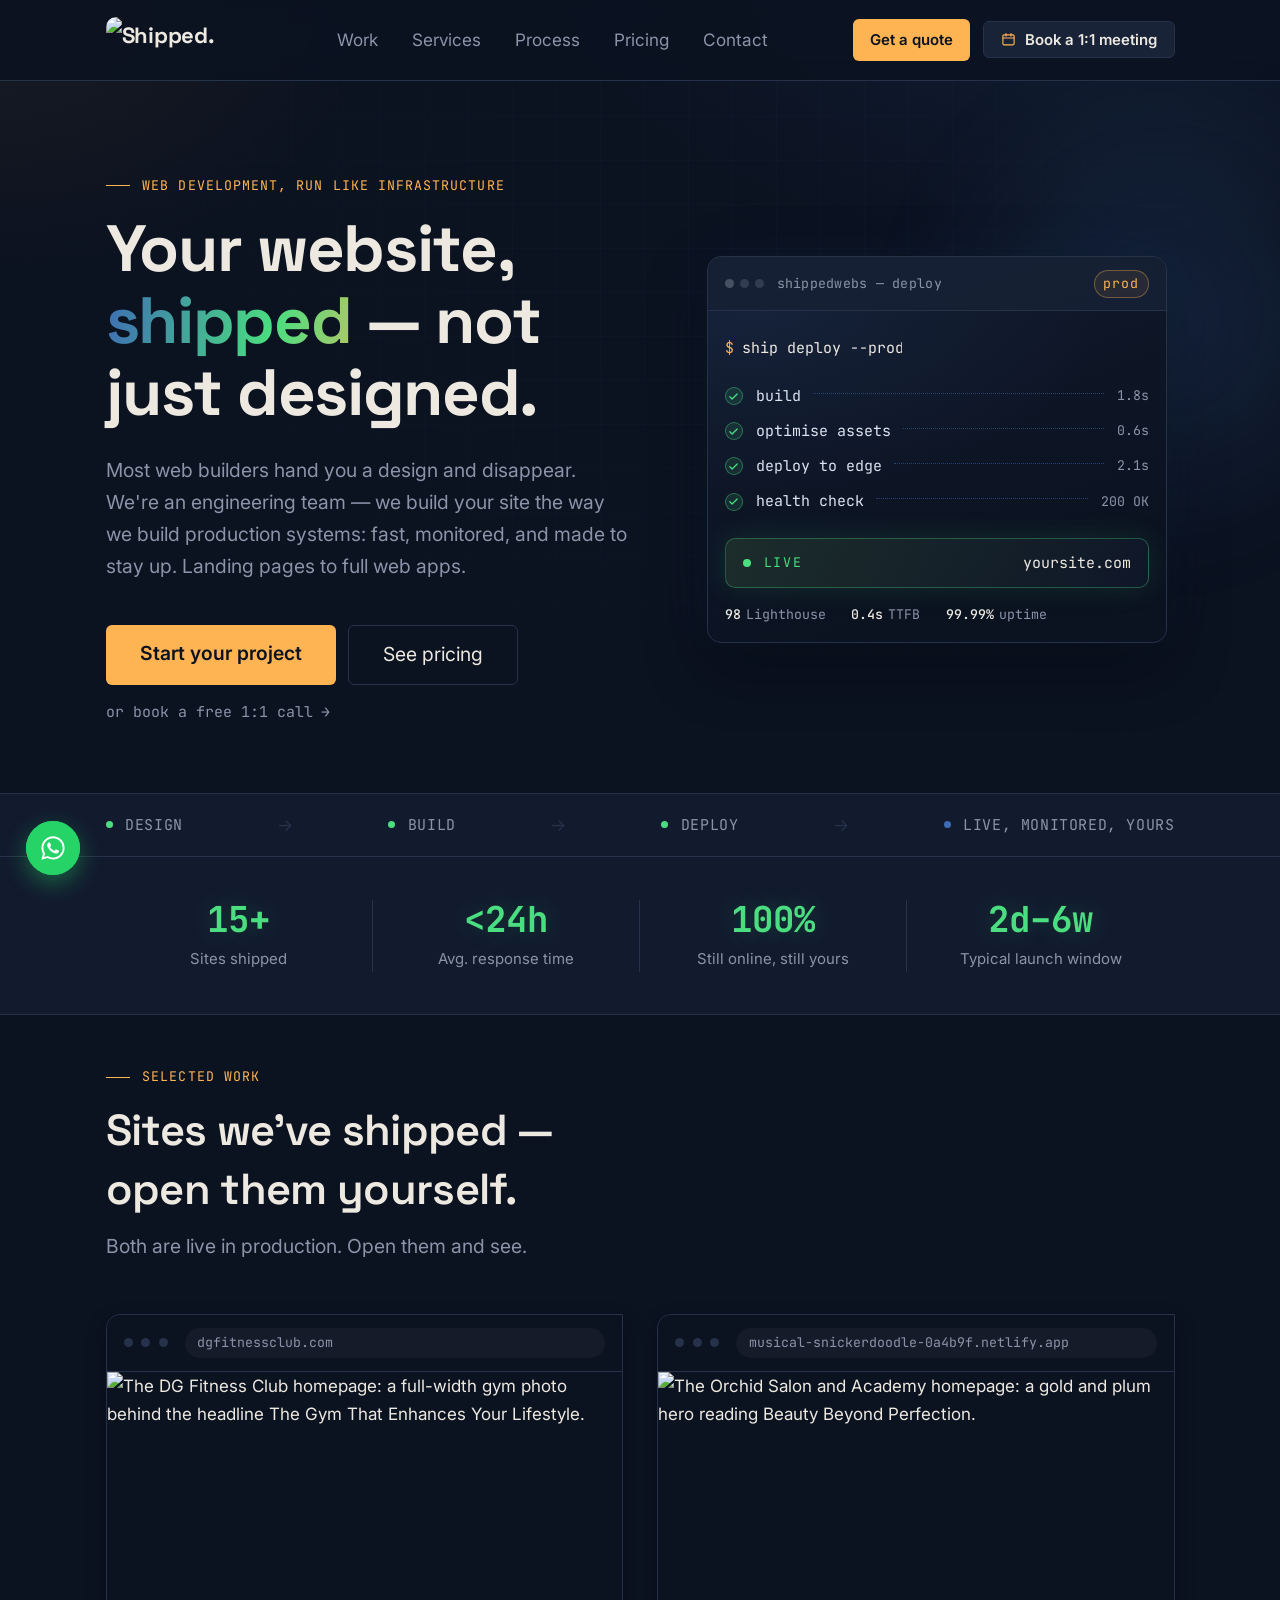
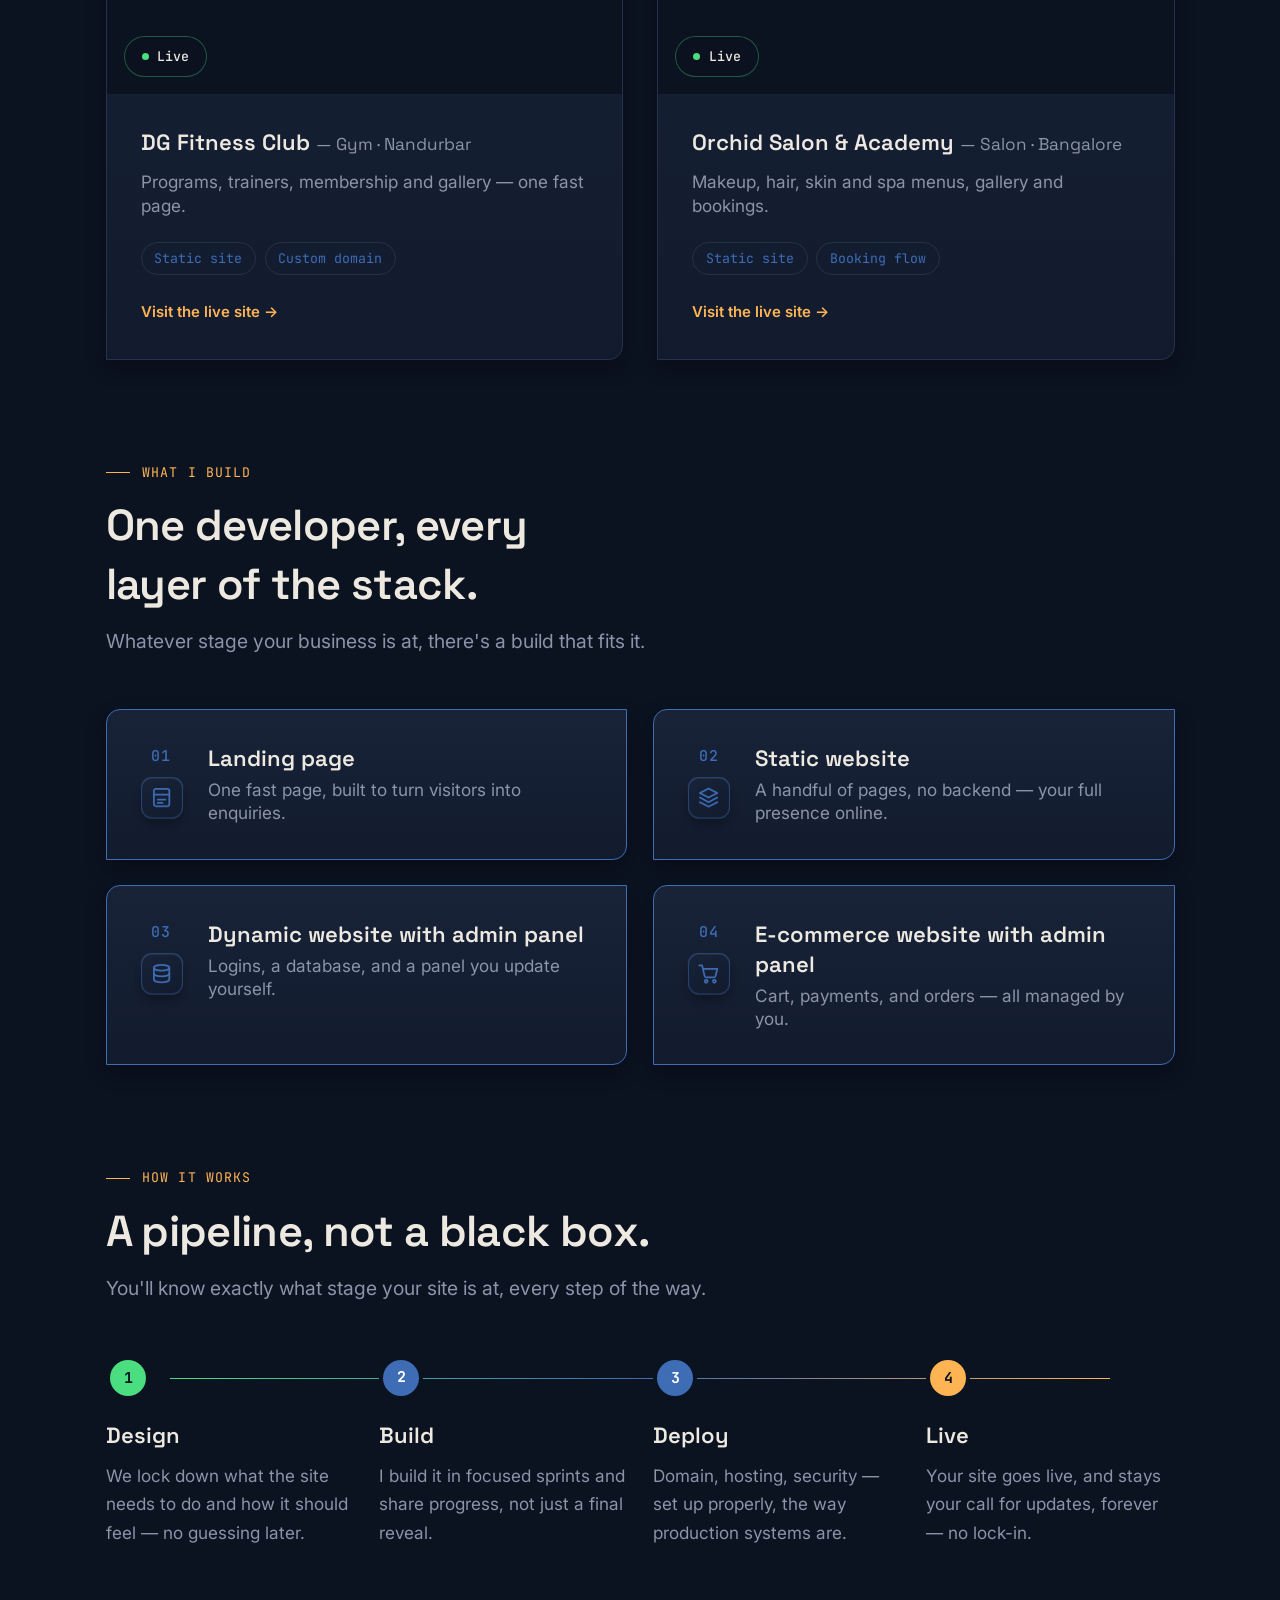
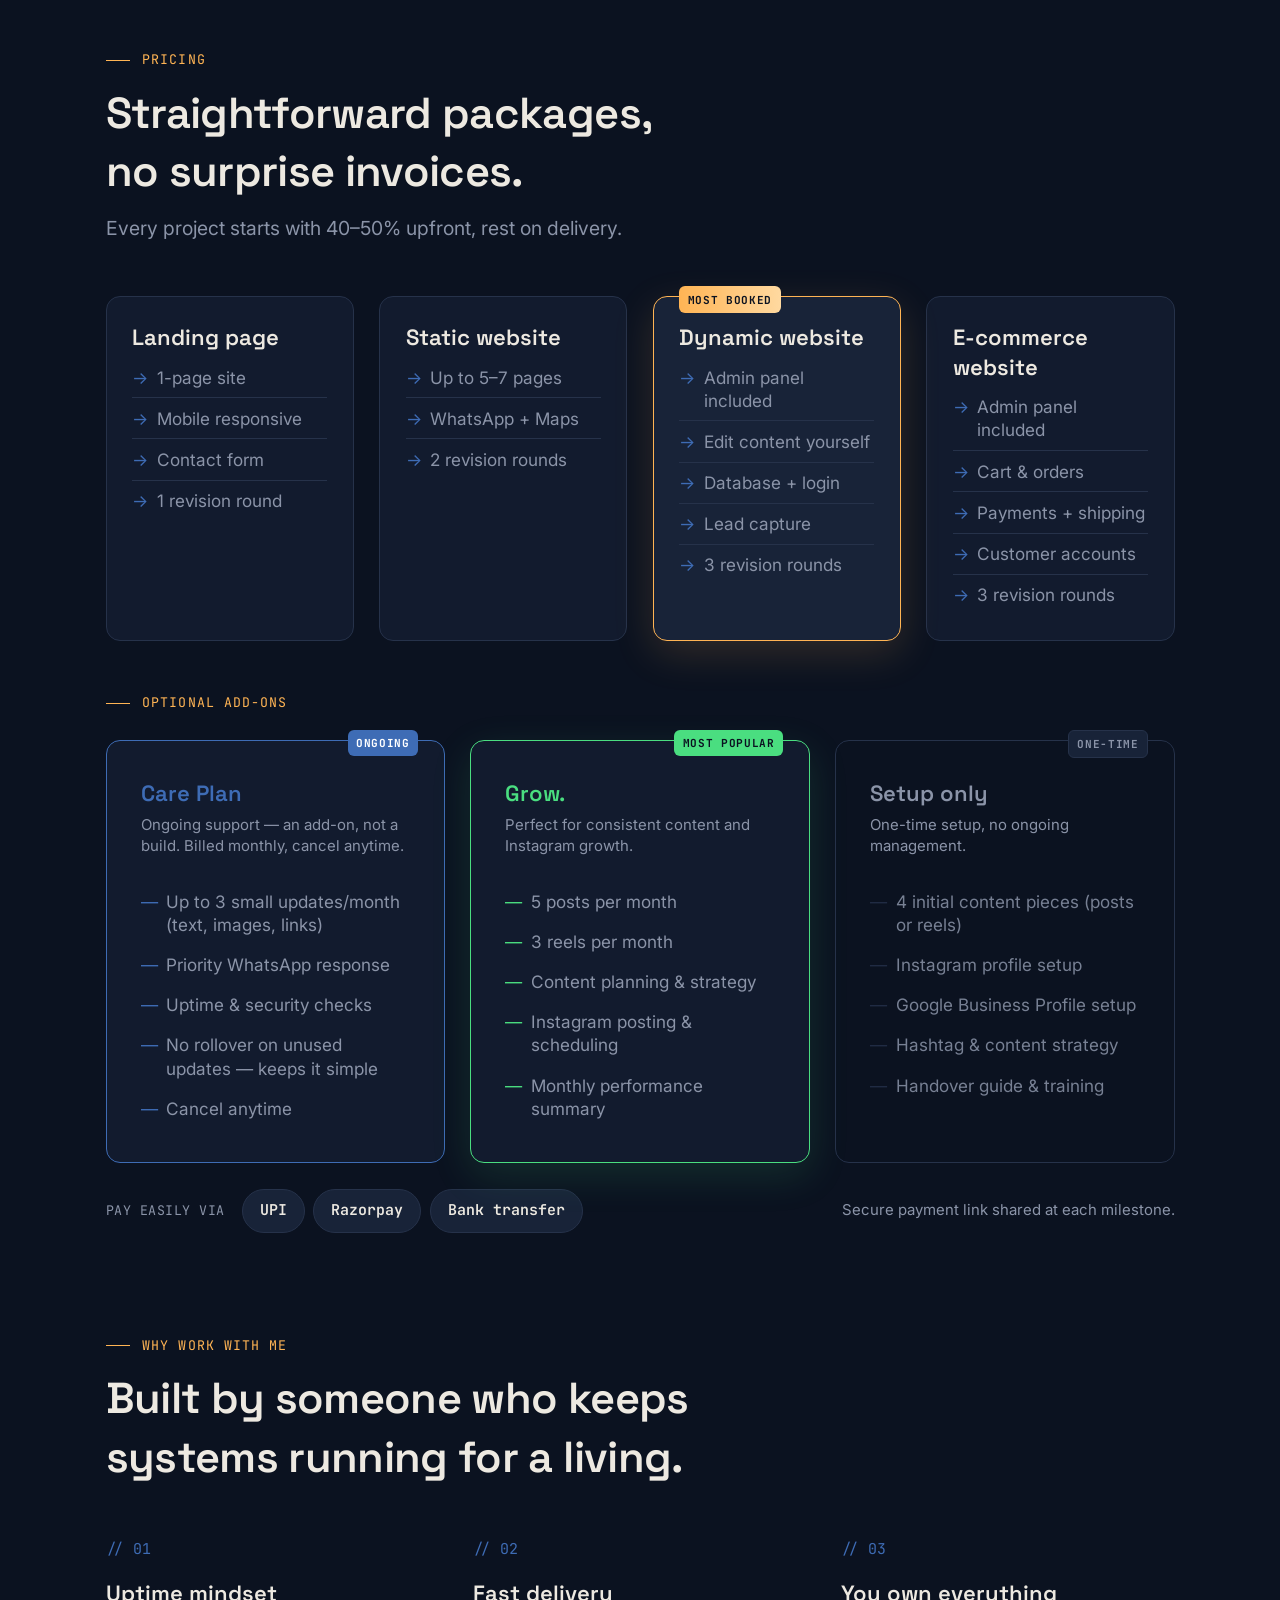
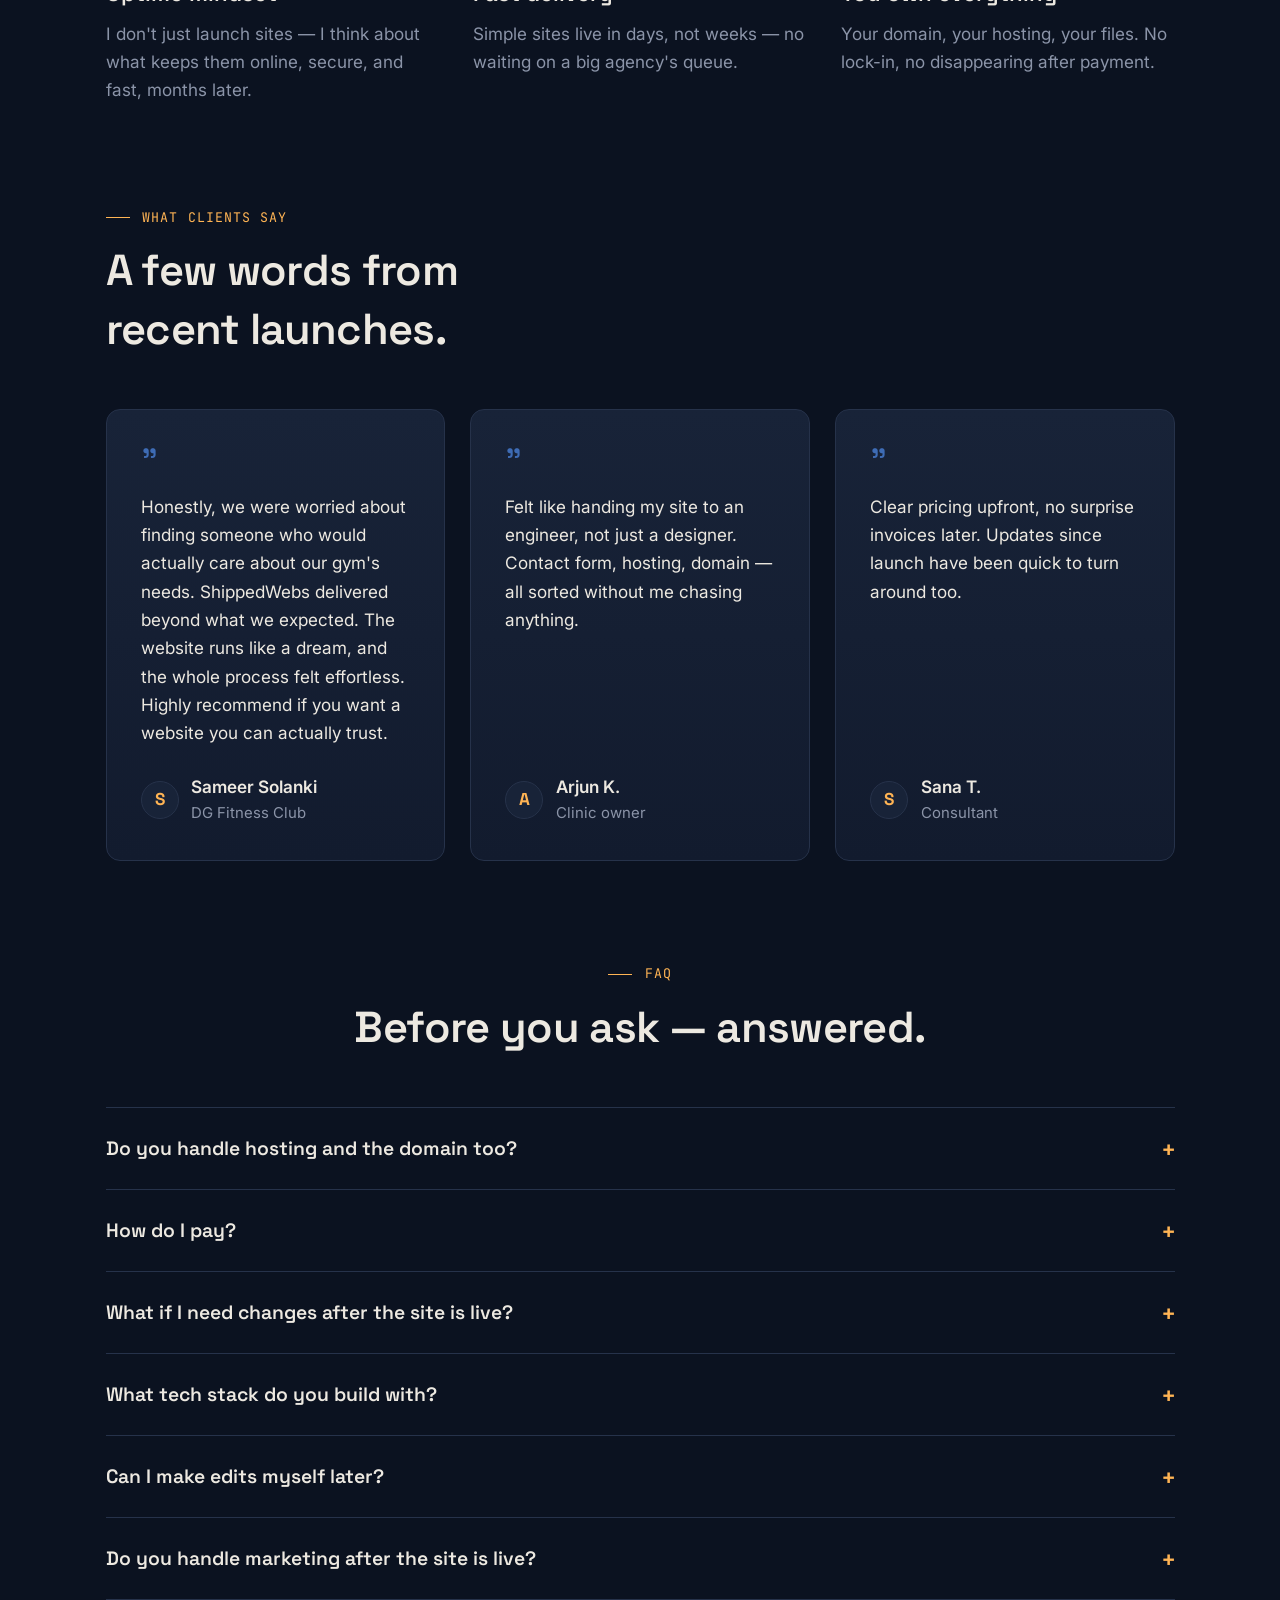
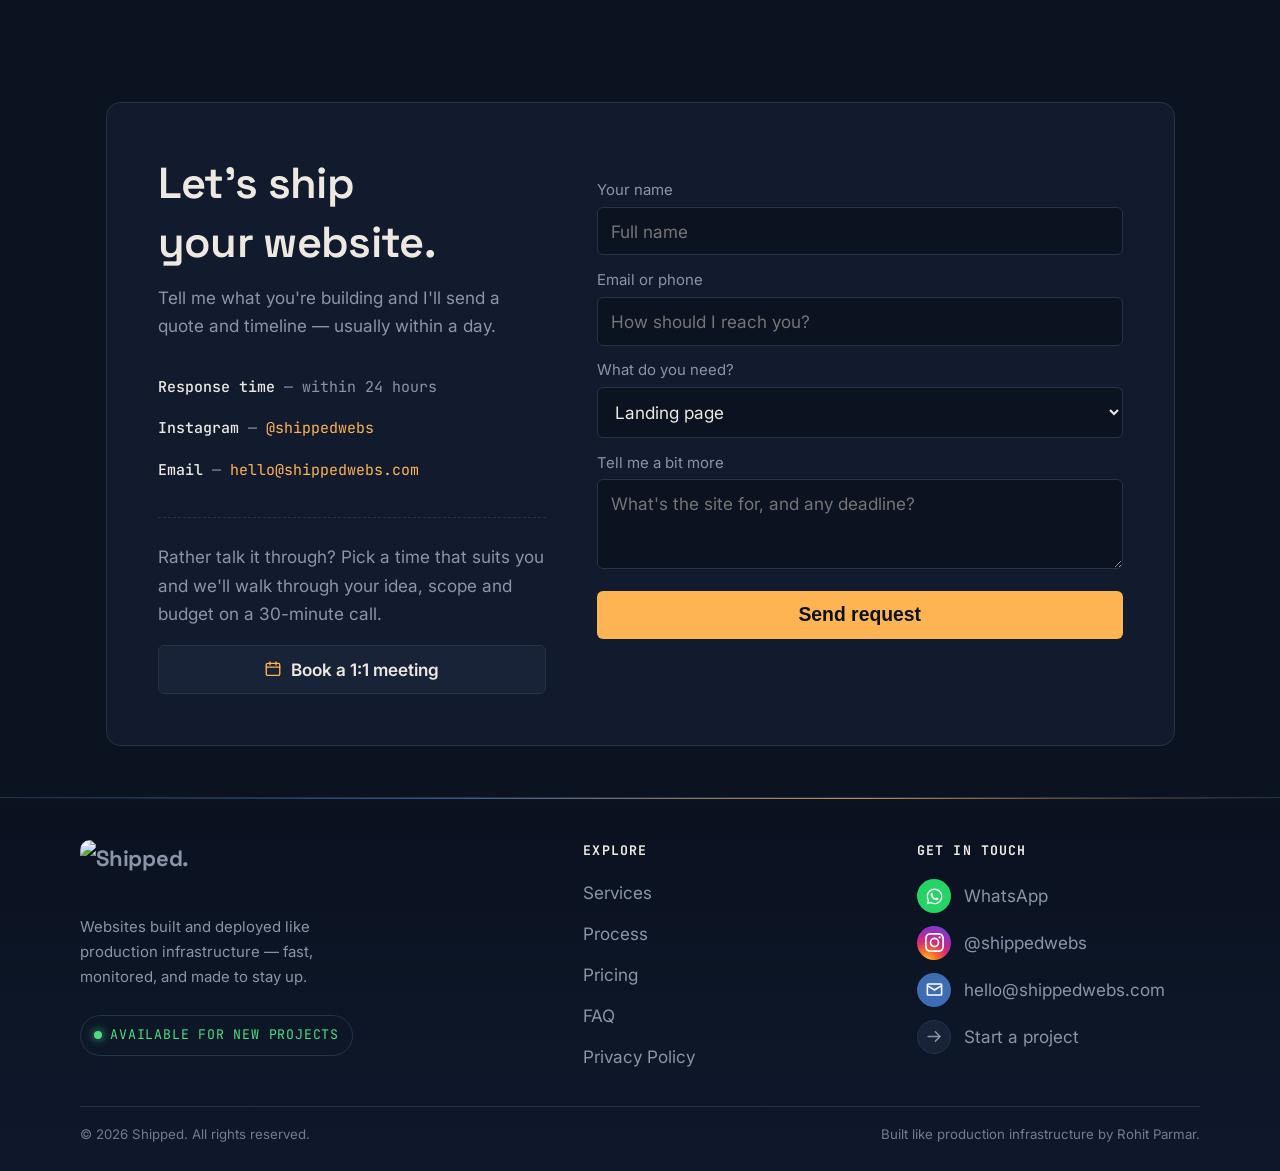
==== commit 48ba8db7: "Add files via upload" ====
--- a/index.html
+++ b/index.html
@@ -346,7 +346,6 @@
   <div class="pricing-grid">
     <div class="price-card">
       <h3>Landing page</h3>
-      <div class="range">₹6,000 – ₹10,000</div>
       <ul>
         <li>1-page site</li>
         <li>Mobile responsive</li>
@@ -356,7 +355,6 @@
     </div>
     <div class="price-card">
       <h3>Static website</h3>
-      <div class="range">₹15,000 – ₹30,000</div>
       <ul>
         <li>Up to 5–7 pages</li>
         <li>WhatsApp + Maps</li>
@@ -365,7 +363,6 @@
     </div>
     <div class="price-card featured">
       <h3>Dynamic website</h3>
-      <div class="range">₹35,000 – ₹70,000</div>
       <ul>
         <li>Admin panel included</li>
         <li>Edit content yourself</li>
@@ -376,7 +373,6 @@
     </div>
     <div class="price-card">
       <h3>E-commerce website</h3>
-      <div class="range">₹45,000 – ₹1,00,000</div>
       <ul>
         <li>Admin panel included</li>
         <li>Cart &amp; orders</li>
@@ -394,7 +390,6 @@
     <div class="mkt-card care reveal">
       <span class="mkt-badge">ONGOING</span>
       <h3>Care Plan</h3>
-      <div class="mkt-price">₹1,499<span class="per">/month</span></div>
       <p class="mkt-sub">Ongoing support — an add-on, not a build. Billed monthly, cancel anytime.</p>
       <ul>
         <li>Up to 3 small updates/month (text, images, links)</li>
@@ -407,7 +402,6 @@
     <div class="mkt-card grow reveal">
       <span class="mkt-badge">MOST POPULAR</span>
       <h3>Grow.</h3>
-      <div class="mkt-price">₹7,999<span class="per">/month</span></div>
       <p class="mkt-sub">Perfect for consistent content and Instagram growth.</p>
       <ul>
         <li>5 posts per month</li>
@@ -420,7 +414,6 @@
     <div class="mkt-card muted reveal">
       <span class="mkt-badge">ONE-TIME</span>
       <h3>Setup only</h3>
-      <div class="mkt-price">₹4,999<span class="per"> one-time</span></div>
       <p class="mkt-sub">One-time setup, no ongoing management.</p>
       <ul>
         <li>4 initial content pieces (posts or reels)</li>
@@ -742,10 +735,10 @@
             <label for="bkBudget">Budget <span class="req">*</span></label>
             <select id="bkBudget" name="Budget" required>
               <option value="">Select a range</option>
-              <option>Under ₹15,000</option>
-              <option>₹15,000 – ₹40,000</option>
-              <option>₹40,000 – ₹1,00,000</option>
-              <option>₹1,00,000+</option>
+              <option>Small</option>
+              <option>Medium</option>
+              <option>Large</option>
+              <option>Enterprise</option>
               <option>Not sure yet</option>
             </select>
           </div>
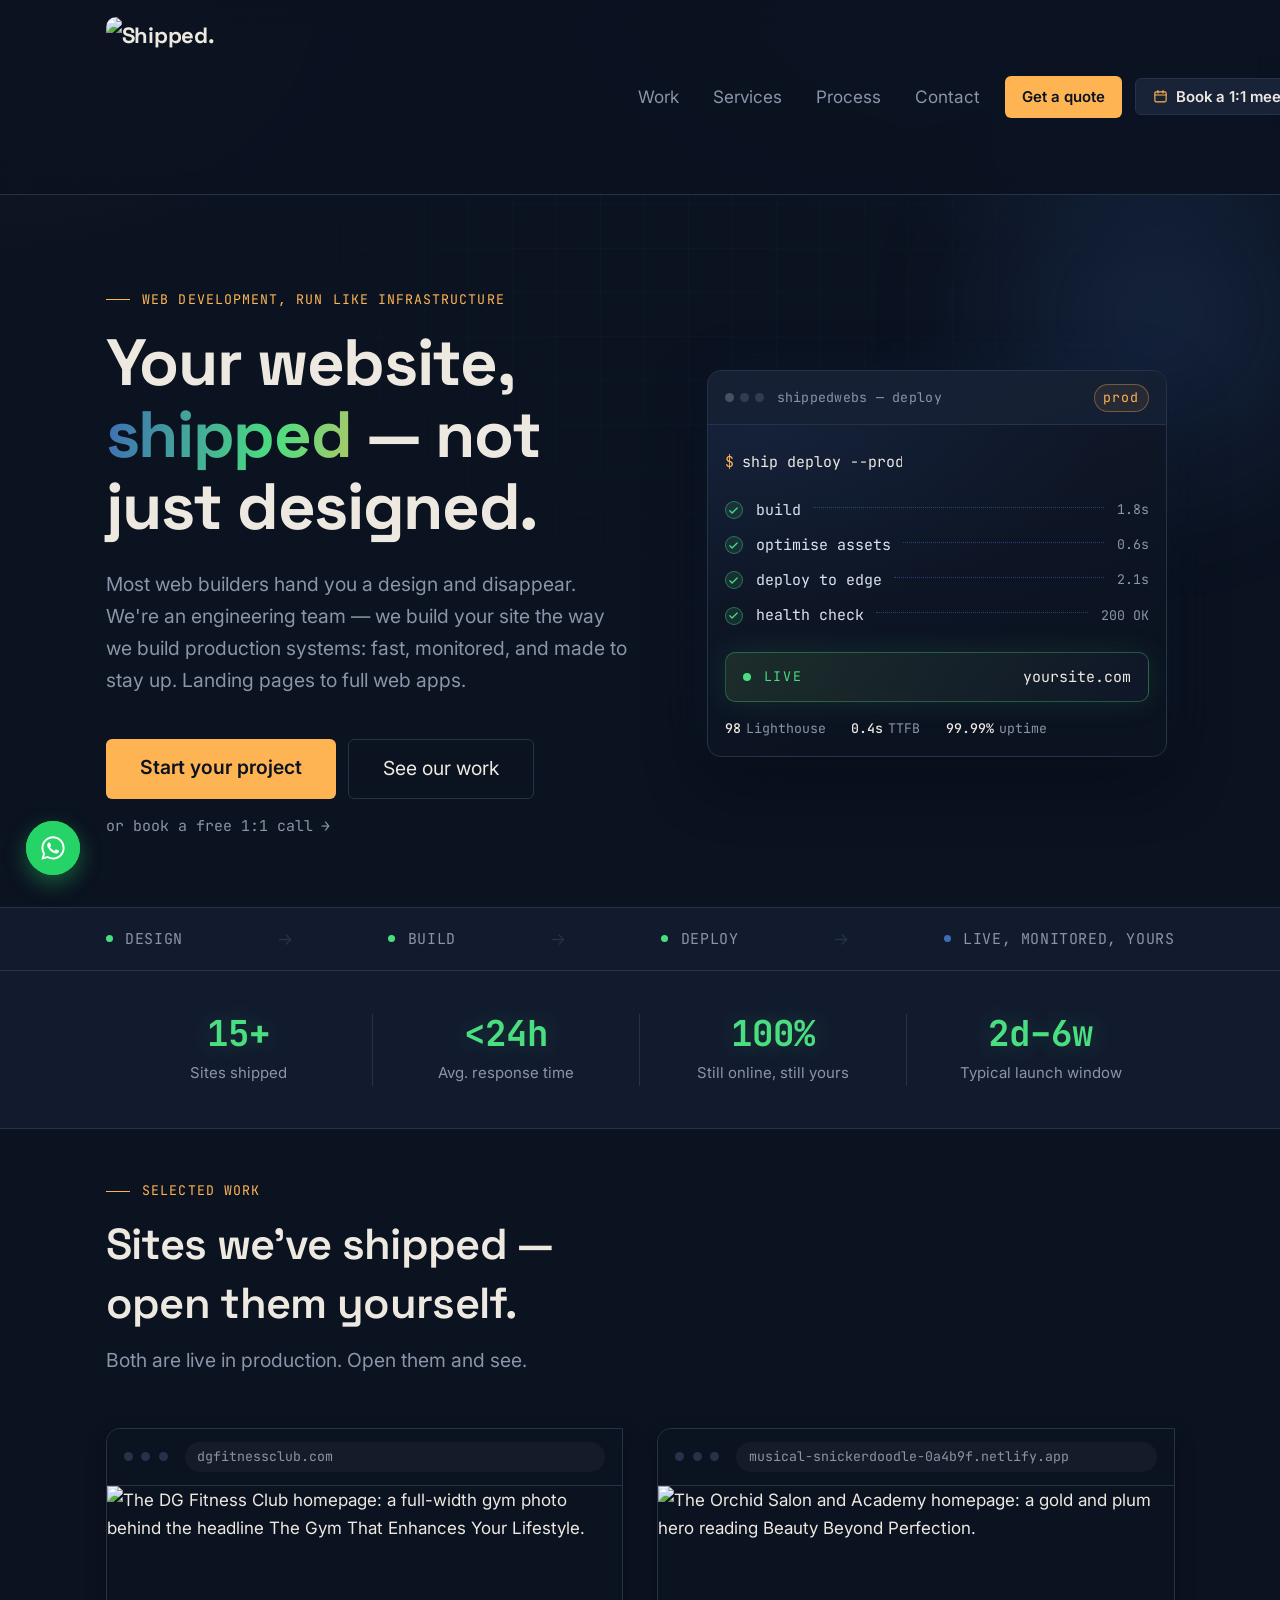
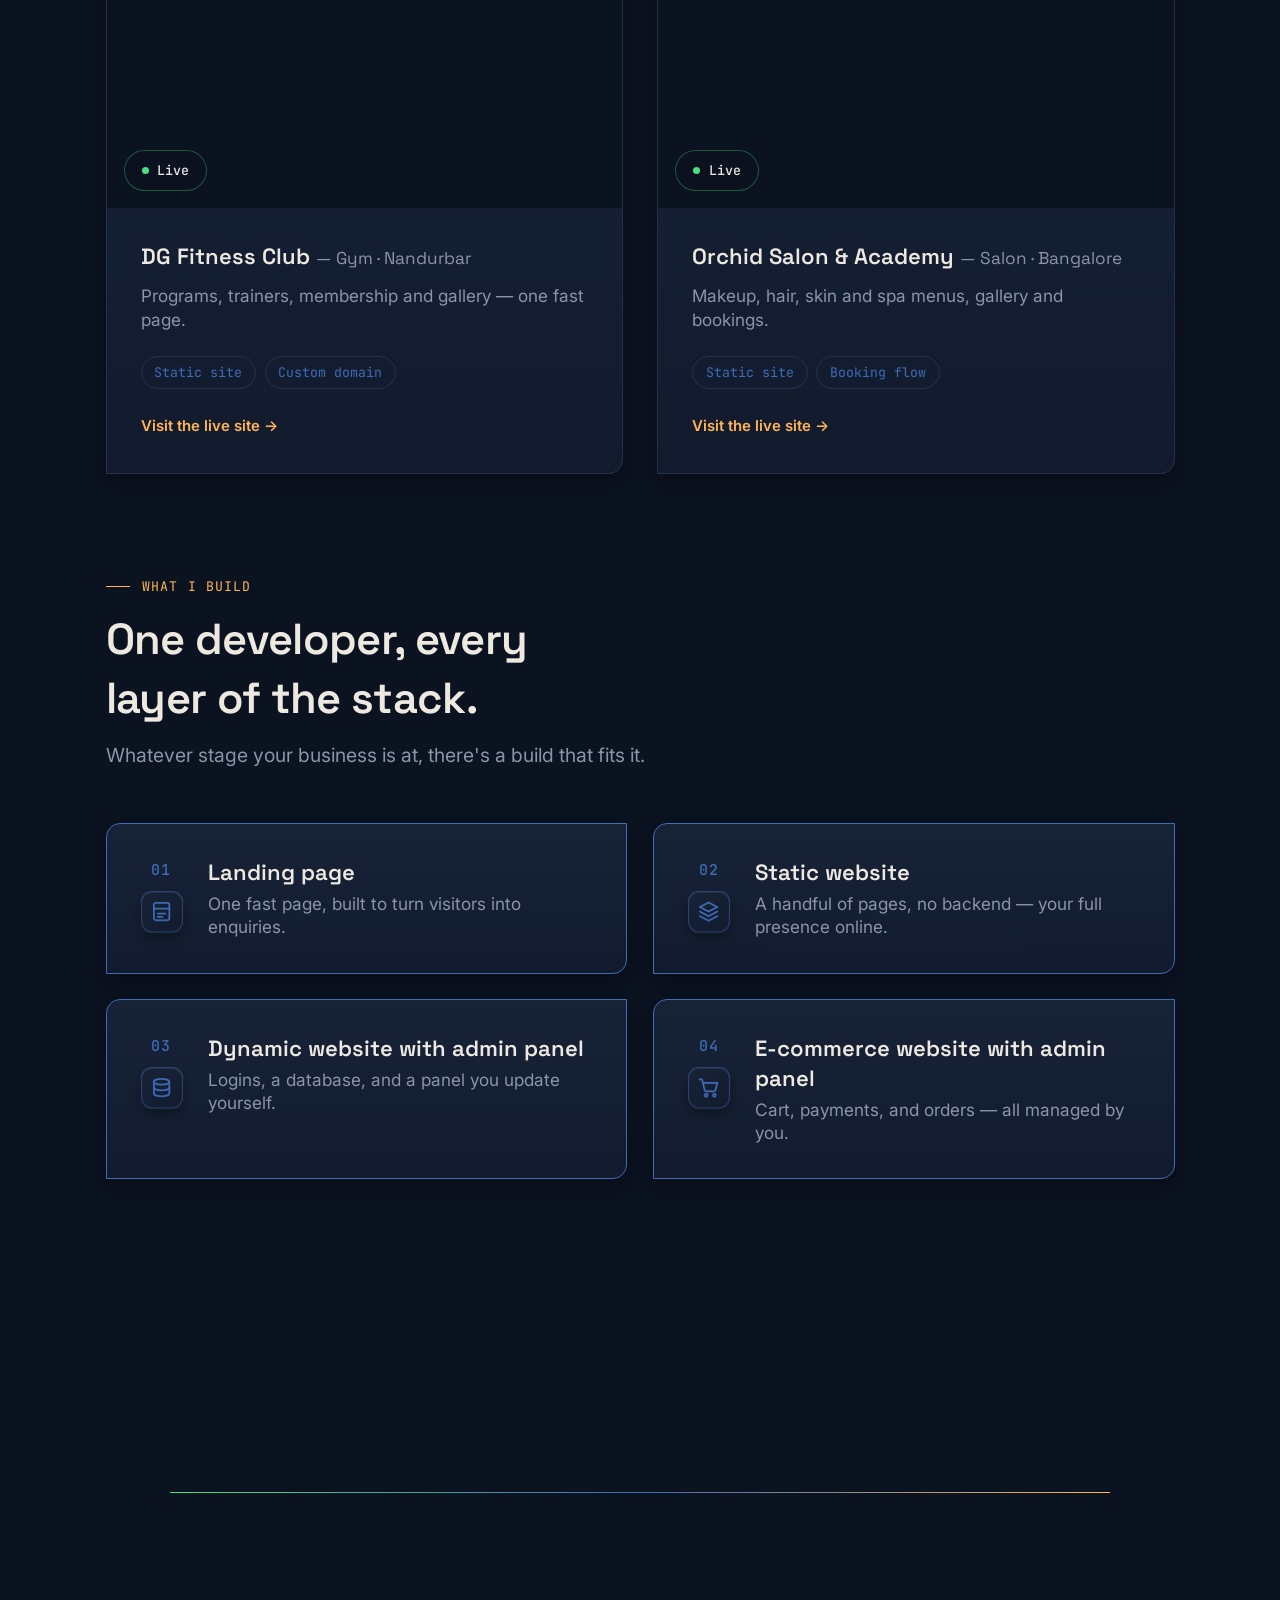
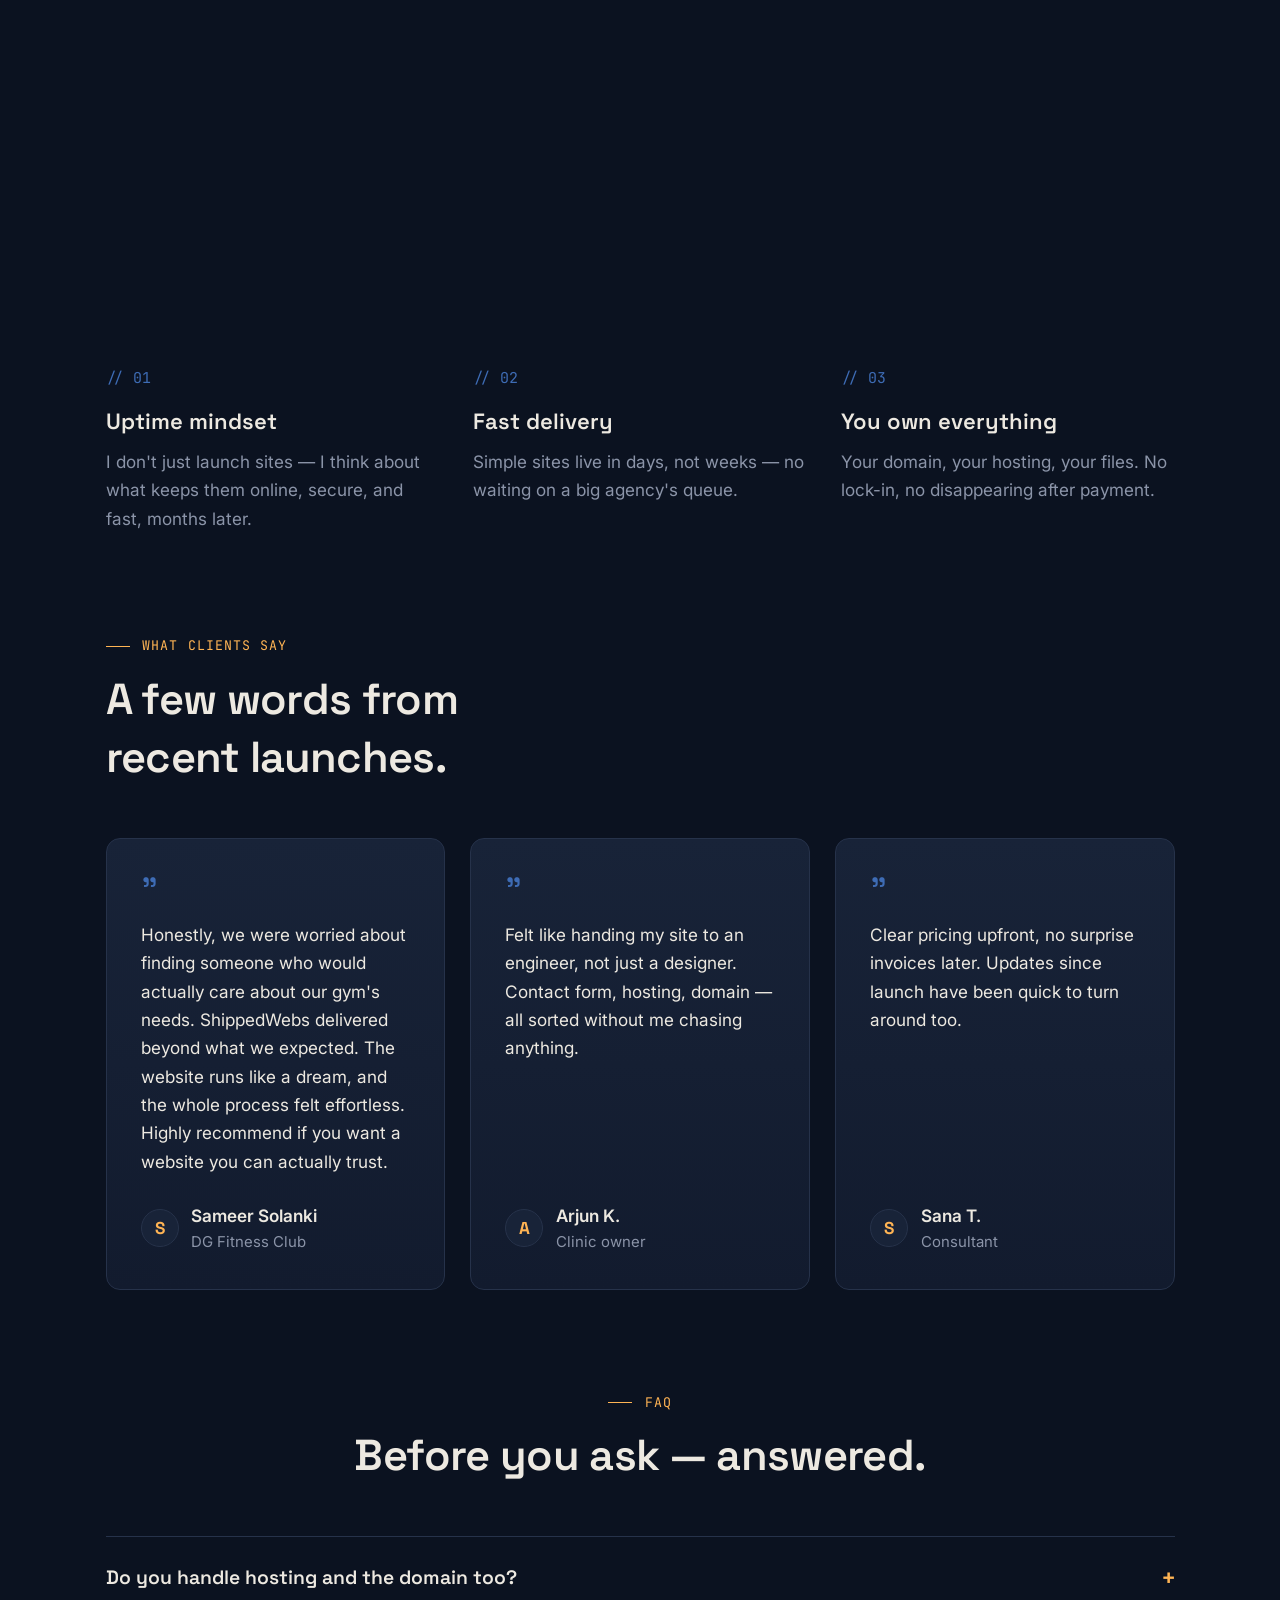
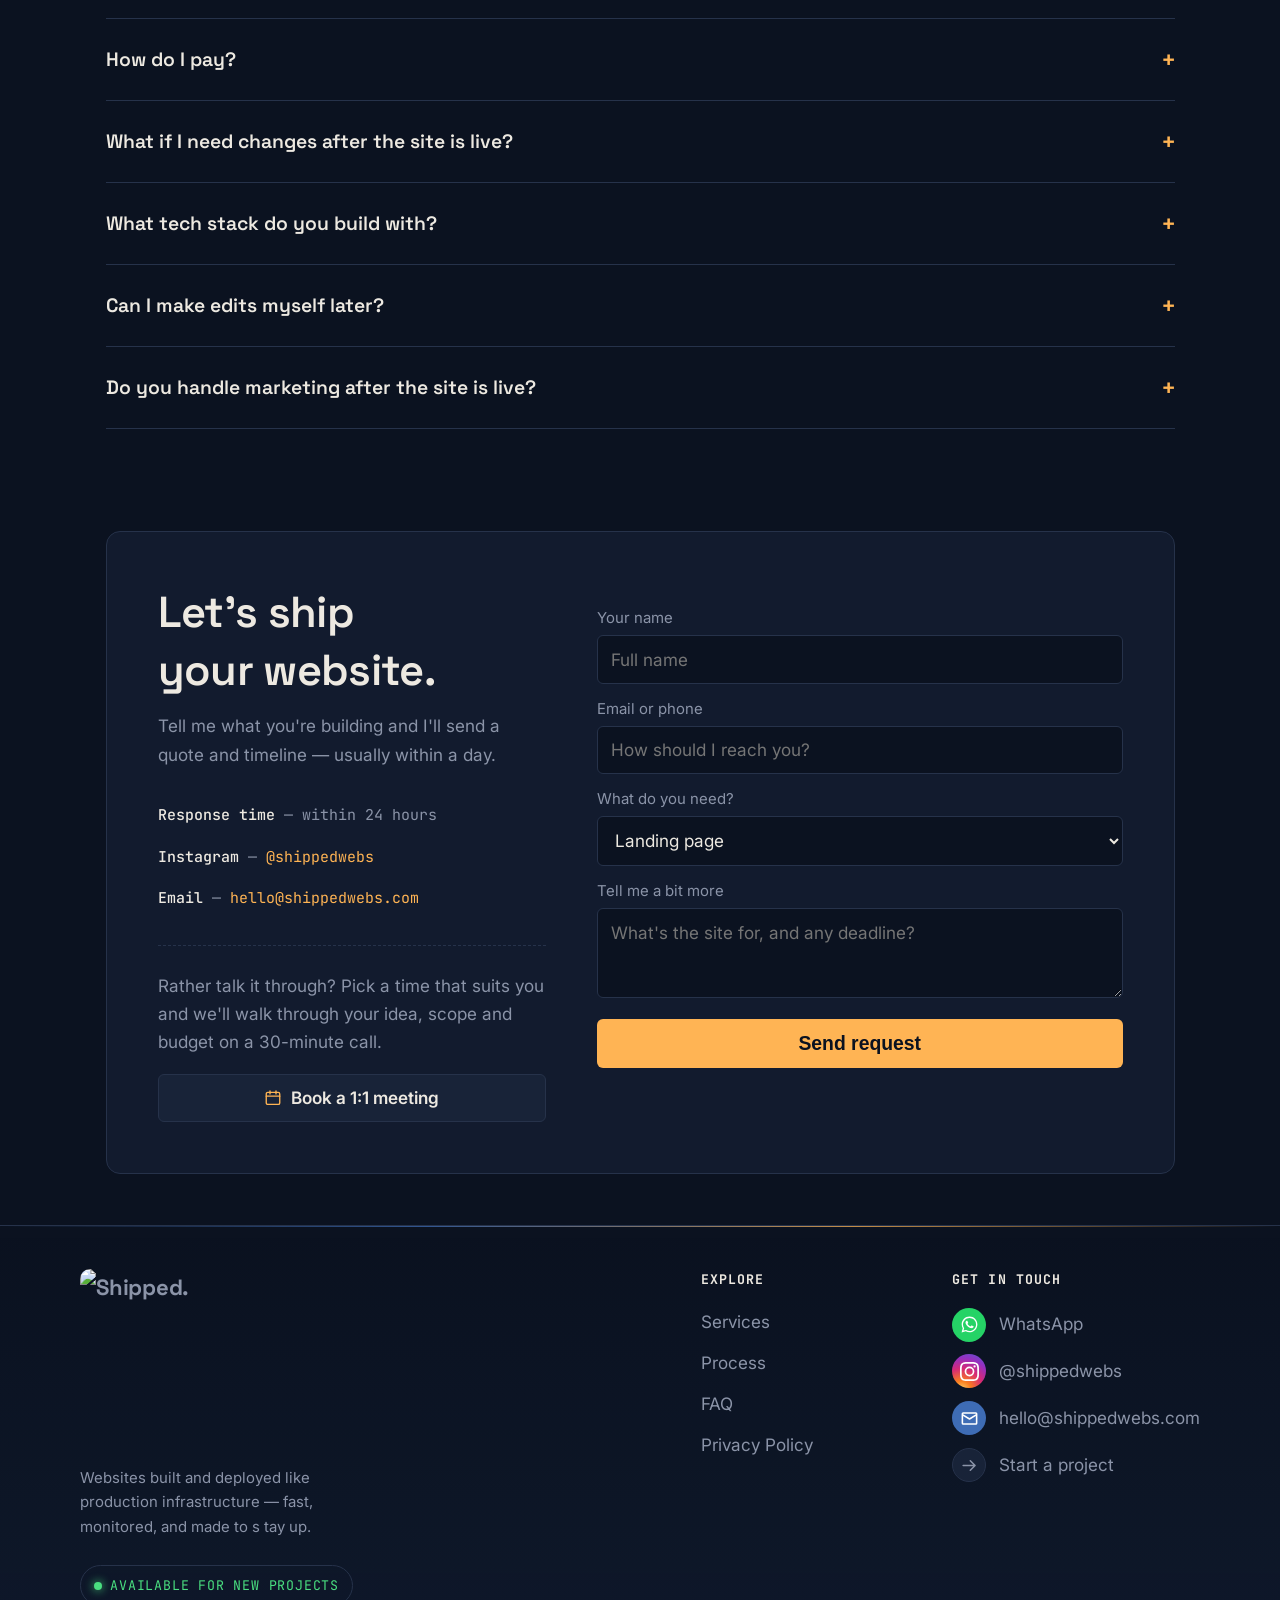
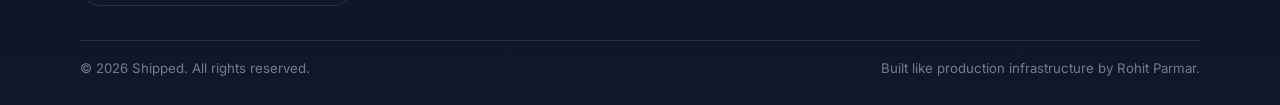
==== commit bd9868ae: "Add files via upload" ====
--- a/index.html
+++ b/index.html
@@ -33,12 +33,11 @@
 
 <header>
   <nav>
-    <a class="logo" href="index.html" aria-label="Shipped."><img class="logo-img" src="images/logo-transparent.png" alt="Shipped." width="760" height="240"></a>
+    <a class="logo" href="index.html" aria-label="Shipped."><img class="logo-img" src="images/logo.png" alt="Shipped." width="760" height="240"></a>
     <div class="nav-links">
       <a href="#work">Work</a>
       <a href="#services">Services</a>
       <a href="#process">Process</a>
-      <a href="#pricing">Pricing</a>
       <a href="#contact">Contact</a>
     </div>
     <div class="nav-right">
@@ -56,7 +55,6 @@
     <a href="#work">Work</a>
     <a href="#services">Services</a>
     <a href="#process">Process</a>
-    <a href="#pricing">Pricing</a>
     <a href="#contact">Contact</a>
     <a href="#contact" class="nav-cta">Get a quote</a>
     <button type="button" class="btn-book menu-book" data-book>
@@ -75,7 +73,7 @@
     <p class="lede">Most web builders hand you a design and disappear. We're an engineering team — we build your site the way we build production systems: fast, monitored, and made to stay up. Landing pages to full web apps.</p>
     <div class="cta-row">
       <a href="#contact" class="btn-primary">Start your project</a>
-      <a href="#pricing" class="btn-ghost">See pricing</a>
+      <a href="#work" class="btn-ghost">See our work</a>
     </div>
     <button type="button" class="cta-alt" data-book>
       or book a free 1:1 call <span class="arrow" aria-hidden="true">→</span>
@@ -337,105 +335,6 @@
   </div>
 </section>
 
-<section id="pricing">
-  <div class="section-head">
-    <div class="eyebrow"><span class="dash"></span>PRICING</div>
-    <h2>Straightforward packages, no surprise invoices.</h2>
-    <p>Every project starts with 40–50% upfront, rest on delivery.</p>
-  </div>
-  <div class="pricing-grid">
-    <div class="price-card">
-      <h3>Landing page</h3>
-      <ul>
-        <li>1-page site</li>
-        <li>Mobile responsive</li>
-        <li>Contact form</li>
-        <li>1 revision round</li>
-      </ul>
-    </div>
-    <div class="price-card">
-      <h3>Static website</h3>
-      <ul>
-        <li>Up to 5–7 pages</li>
-        <li>WhatsApp + Maps</li>
-        <li>2 revision rounds</li>
-      </ul>
-    </div>
-    <div class="price-card featured">
-      <h3>Dynamic website</h3>
-      <ul>
-        <li>Admin panel included</li>
-        <li>Edit content yourself</li>
-        <li>Database + login</li>
-        <li>Lead capture</li>
-        <li>3 revision rounds</li>
-      </ul>
-    </div>
-    <div class="price-card">
-      <h3>E-commerce website</h3>
-      <ul>
-        <li>Admin panel included</li>
-        <li>Cart &amp; orders</li>
-        <li>Payments + shipping</li>
-        <li>Customer accounts</li>
-        <li>3 revision rounds</li>
-      </ul>
-    </div>
-  </div>
-
-  <div class="marketing-head reveal">
-    <div class="eyebrow"><span class="dash"></span>OPTIONAL ADD-ONS</div>
-  </div>
-  <div class="marketing-grid">
-    <div class="mkt-card care reveal">
-      <span class="mkt-badge">ONGOING</span>
-      <h3>Care Plan</h3>
-      <p class="mkt-sub">Ongoing support — an add-on, not a build. Billed monthly, cancel anytime.</p>
-      <ul>
-        <li>Up to 3 small updates/month (text, images, links)</li>
-        <li>Priority WhatsApp response</li>
-        <li>Uptime &amp; security checks</li>
-        <li>No rollover on unused updates — keeps it simple</li>
-        <li>Cancel anytime</li>
-      </ul>
-    </div>
-    <div class="mkt-card grow reveal">
-      <span class="mkt-badge">MOST POPULAR</span>
-      <h3>Grow.</h3>
-      <p class="mkt-sub">Perfect for consistent content and Instagram growth.</p>
-      <ul>
-        <li>5 posts per month</li>
-        <li>3 reels per month</li>
-        <li>Content planning &amp; strategy</li>
-        <li>Instagram posting &amp; scheduling</li>
-        <li>Monthly performance summary</li>
-      </ul>
-    </div>
-    <div class="mkt-card muted reveal">
-      <span class="mkt-badge">ONE-TIME</span>
-      <h3>Setup only</h3>
-      <p class="mkt-sub">One-time setup, no ongoing management.</p>
-      <ul>
-        <li>4 initial content pieces (posts or reels)</li>
-        <li>Instagram profile setup</li>
-        <li>Google Business Profile setup</li>
-        <li>Hashtag &amp; content strategy</li>
-        <li>Handover guide &amp; training</li>
-      </ul>
-    </div>
-  </div>
-
-  <div class="pay-methods reveal">
-    <span class="pay-label">Pay easily via</span>
-    <ul class="pay-list">
-      <li class="pay-chip">UPI</li>
-      <li class="pay-chip">Razorpay</li>
-      <li class="pay-chip">Bank transfer</li>
-    </ul>
-    <span class="pay-note">Secure payment link shared at each milestone.</span>
-  </div>
-</section>
-
 <section>
   <div class="section-head">
     <div class="eyebrow"><span class="dash"></span>WHY WORK WITH ME</div>
@@ -584,8 +483,9 @@
 <footer>
   <div class="footer-inner">
     <div class="footer-brand">
-      <a class="logo" href="index.html" aria-label="Shipped."><img class="logo-img" src="images/logo-transparent.png" alt="Shipped." width="760" height="240"></a>
-      <p>Websites built and deployed like production infrastructure — fast, monitored, and made to stay up.</p>
+      <a class="logo" href="index.html" aria-label="Shipped."><img class="logo-img" src="images/logo.png" alt="Shipped." width="760" height="240"></a>
+      <p>Websites built and deployed like production infrastructure — fast, monitored, and made to s
+        tay up.</p>
       <span class="footer-status"><span class="dot"></span>AVAILABLE FOR NEW PROJECTS</span>
     </div>
 
@@ -594,7 +494,6 @@
       <ul>
         <li><a href="#services">Services</a></li>
         <li><a href="#process">Process</a></li>
-        <li><a href="#pricing">Pricing</a></li>
         <li><a href="#faq">FAQ</a></li>
         <li><a href="privacy.html">Privacy Policy</a></li>
       </ul>
@@ -664,8 +563,9 @@
     <button class="booking-close" id="bookingClose" aria-label="Close booking">✕</button>
 
     <aside class="booking-aside">
-      <img class="logo-img" src="images/logo-transparent.png" alt="Shipped." width="760" height="240">
-      <h3 id="bookingTitle">Project discovery call</h3>
+      <img class="logo-img" src="images/logo.jpeg" alt="Shipped." width="760" height="240">
+      <h3 id="bookingTitle">Project discovery
+         call</h3>
       <p>A 1:1 call where we go through what you're building, what it needs to do, and what it'll cost. No pitch deck.</p>
       <ul class="booking-meta">
         <li>
@@ -735,10 +635,10 @@
             <label for="bkBudget">Budget <span class="req">*</span></label>
             <select id="bkBudget" name="Budget" required>
               <option value="">Select a range</option>
-              <option>Small</option>
-              <option>Medium</option>
-              <option>Large</option>
-              <option>Enterprise</option>
+              <option>Under ₹15,000</option>
+              <option>₹15,000 – ₹40,000</option>
+              <option>₹40,000 – ₹1,00,000</option>
+              <option>₹1,00,000+</option>
               <option>Not sure yet</option>
             </select>
           </div>
--- a/style.css
+++ b/style.css
@@ -201,11 +201,11 @@
 /* image logo replaces the text wordmark + pulse dot */
 .logo:has(.logo-img)::before { display: none; }
 .logo-img {
-  height: 46px; width: auto; display: block;
+  height: 160px; width: auto; display: block;
   border-radius: 10px;
 }
-@media (max-width: 640px) { .logo-img { height: 40px; } }
-.footer-brand .logo-img { height: 58px; }
+@media (max-width: 640px) { .logo-img { height: 110px; } }
+.footer-brand .logo-img { height: 180px; }
 .nav-links { display: flex; gap: var(--s-6); font-size: var(--fs-base); color: var(--muted); }
 .nav-links a {
   position: relative; padding: var(--s-1) 0;
